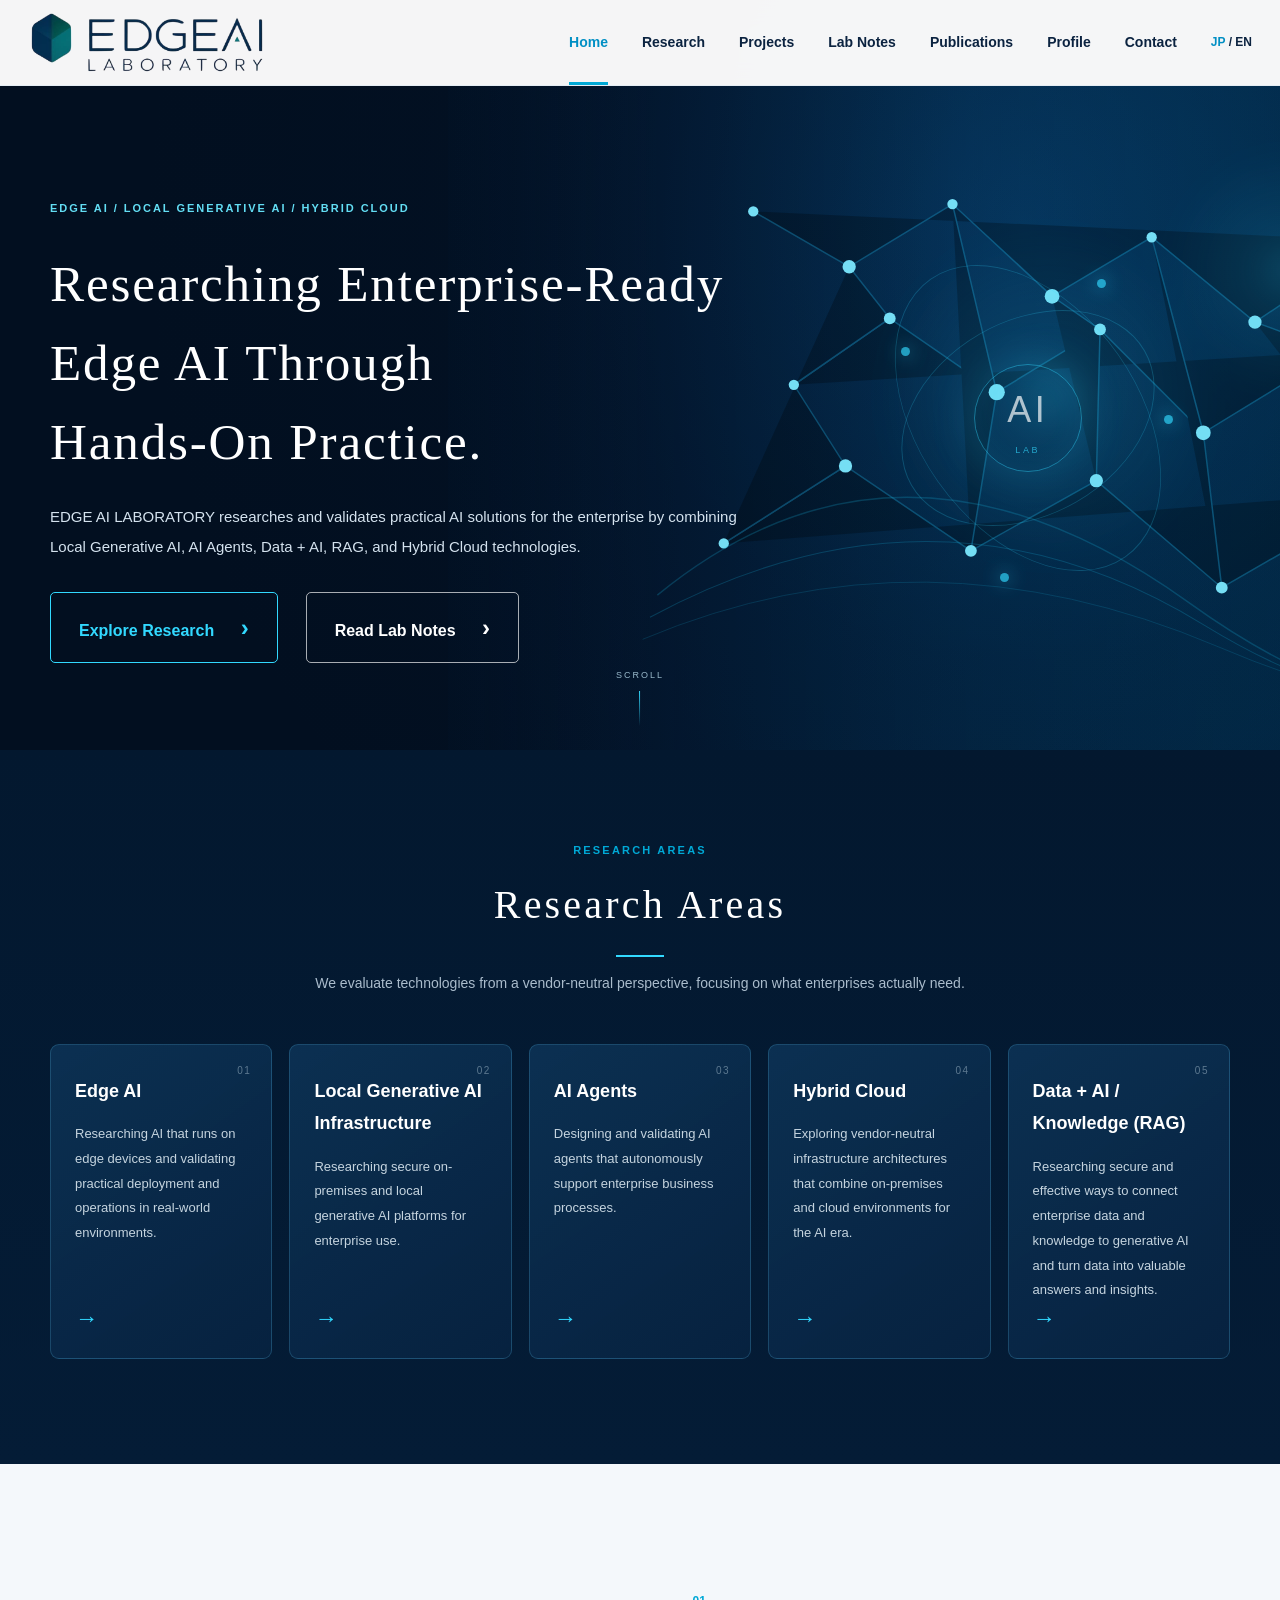
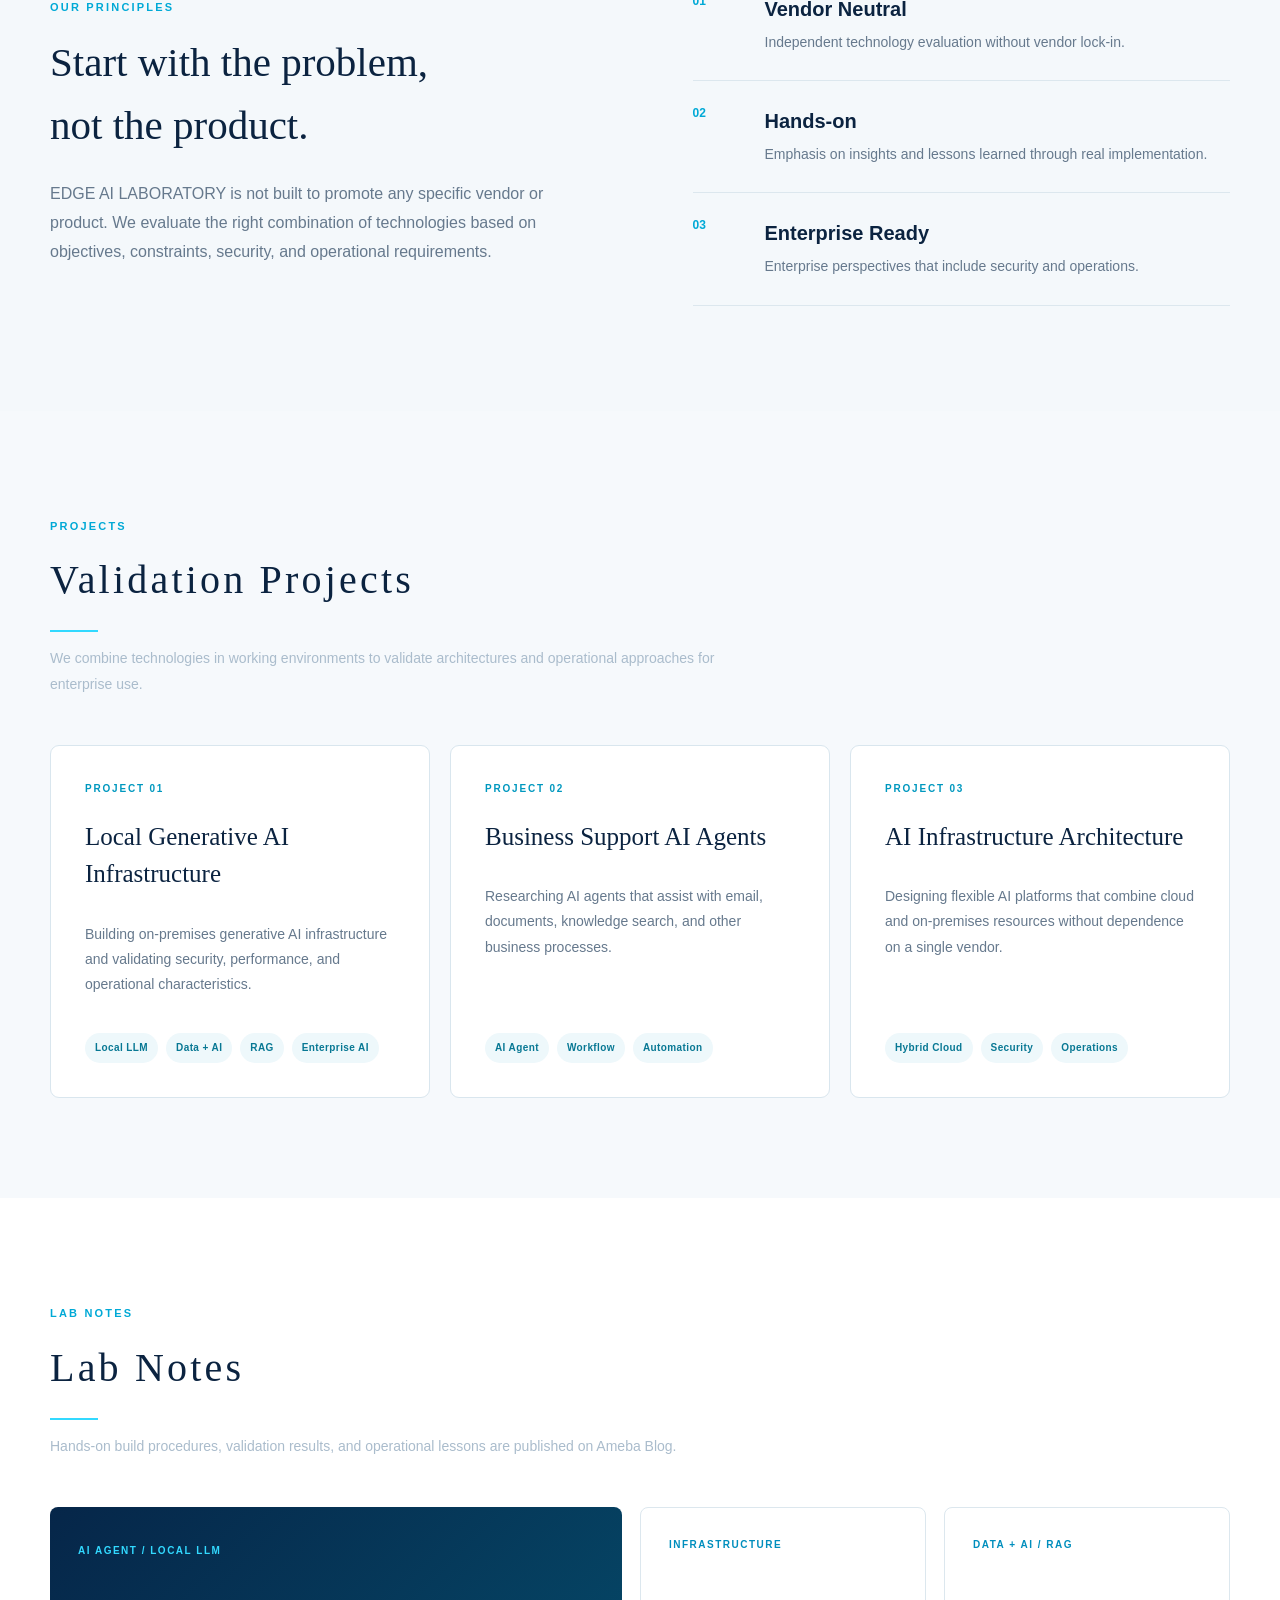
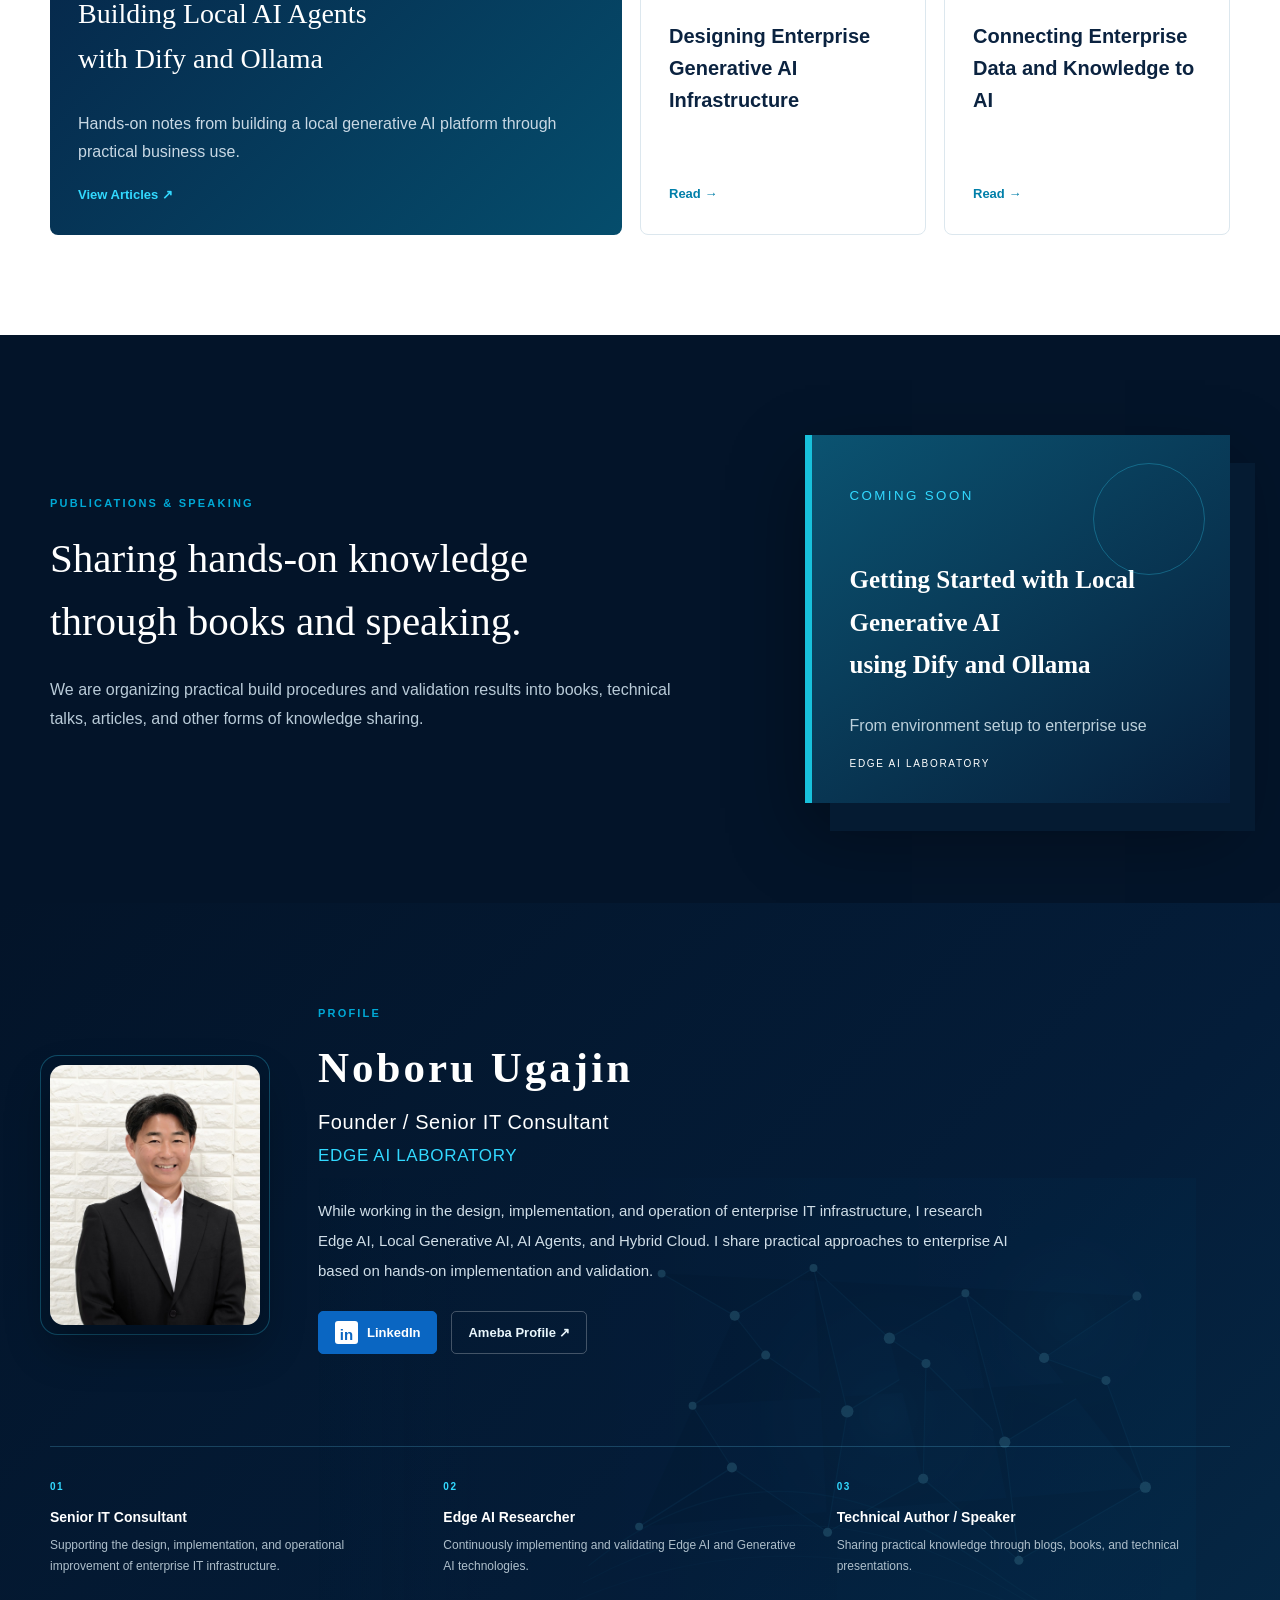
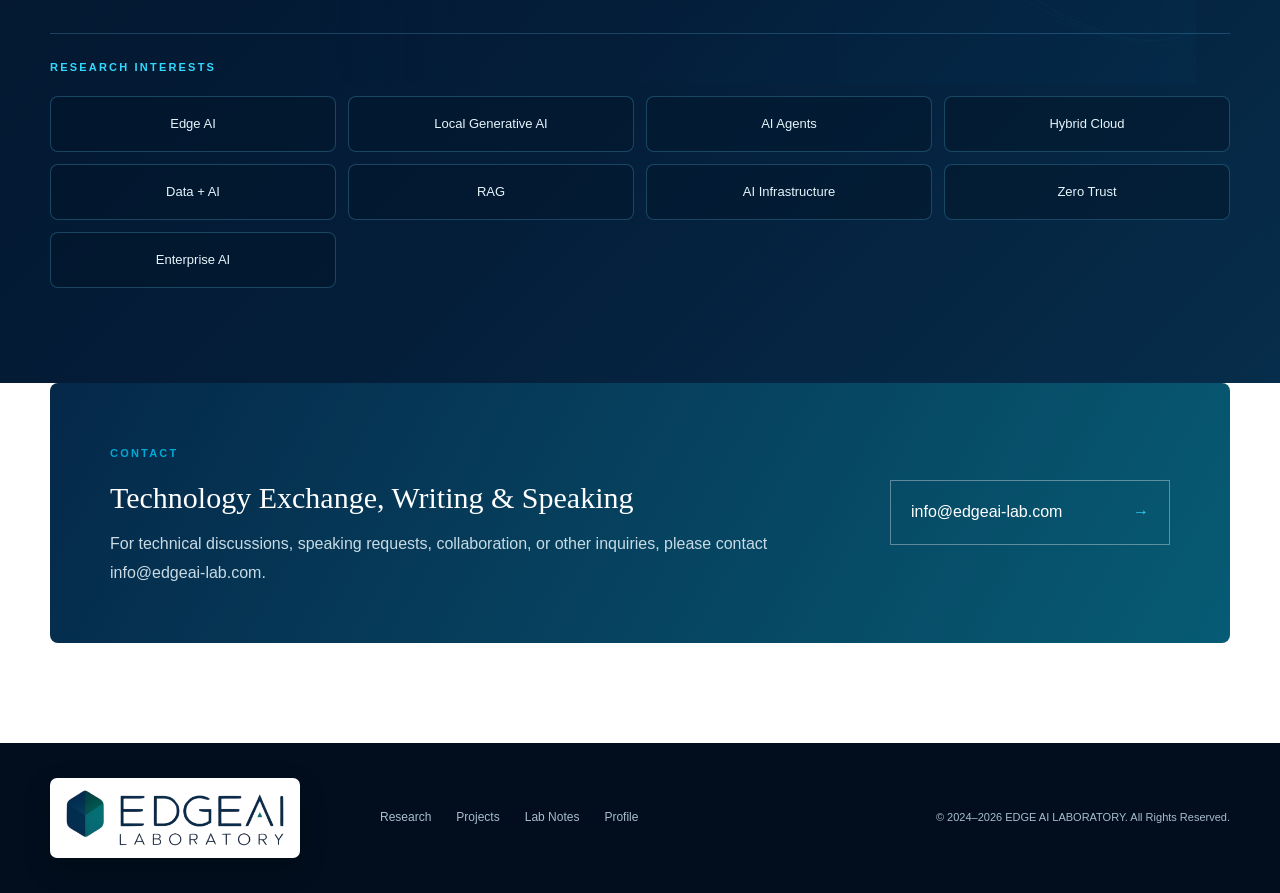
==== en/index.html @ ee23498b "feat: add English website" ====
<!doctype html>
<html lang="en">
<head>
  <meta charset="utf-8">
  <script async src="https://www.googletagmanager.com/gtag/js?id=G-TET77L7Z8R"></script>
  <script>window.dataLayer=window.dataLayer||[];function gtag(){dataLayer.push(arguments)}gtag('js',new Date());gtag('config','G-TET77L7Z8R');</script>
  <meta name="viewport" content="width=device-width,initial-scale=1">
  <title>EDGE AI LABORATORY | Practical Enterprise Edge AI Research</title>
  <meta name="description" content="EDGE AI LABORATORY researches and validates enterprise-ready Edge AI, Local Generative AI, AI Agents, Data + AI, RAG, and Hybrid Cloud through hands-on practice.">
  <meta name="keywords" content="Edge AI, Enterprise AI, Hybrid Cloud, AI Infrastructure, Generative AI, AI Agent, Data + AI, RAG, Dify, Ollama">
  <meta name="author" content="EDGE AI LABORATORY"><meta name="robots" content="index, follow, max-image-preview:large"><meta name="theme-color" content="#031429">
  <link rel="canonical" href="https://edgeai-lab.com/en/"><link rel="alternate" hreflang="ja" href="https://edgeai-lab.com/"><link rel="alternate" hreflang="en" href="https://edgeai-lab.com/en/"><link rel="alternate" hreflang="x-default" href="https://edgeai-lab.com/">
  <meta property="og:locale" content="en_US"><meta property="og:type" content="website"><meta property="og:site_name" content="EDGE AI LABORATORY"><meta property="og:title" content="EDGE AI LABORATORY | Practical Enterprise Edge AI Research"><meta property="og:description" content="Researching enterprise-ready Edge AI through hands-on practice."><meta property="og:url" content="https://edgeai-lab.com/en/"><meta property="og:image" content="https://edgeai-lab.com/assets/og-image.png">
  <meta name="twitter:card" content="summary_large_image"><meta name="twitter:title" content="EDGE AI LABORATORY | Practical Enterprise Edge AI Research"><meta name="twitter:description" content="Researching enterprise-ready Edge AI through hands-on practice."><meta name="twitter:image" content="https://edgeai-lab.com/assets/og-image.png">
  <link rel="icon" href="/favicon.ico" sizes="any"><link rel="icon" type="image/png" href="/assets/favicon-512.png"><link rel="apple-touch-icon" href="/assets/apple-touch-icon.png"><link rel="stylesheet" href="../style.css">
  <style>body{font-family:Arial,"Helvetica Neue",sans-serif}.hero h1,.section-heading h2,.principles-copy h2,.book-copy h2,.profile-copy h2,.article-card.featured h3,.book-mock h3,.project-card h3,.contact-panel h2{font-family:Georgia,"Times New Roman",serif}.language-switch{font-size:12px;font-weight:800;white-space:nowrap}.language-switch a{color:#008fc4}@media(max-width:1100px){.language-switch{margin-left:auto}}</style>
</head>
<body>
<header class="site-header"><div class="header-shell"><a class="brand" href="#home"><img src="../assets/edgeai-logo.png" alt="EDGE AI LABORATORY"></a><button class="menu-toggle" aria-expanded="false" aria-controls="main-nav"><span></span><span></span><span></span><b>MENU</b></button><nav id="main-nav" class="main-nav"><a class="active" href="#home">Home</a><a href="#research">Research</a><a href="#projects">Projects</a><a href="#articles">Lab Notes</a><a href="#publications">Publications</a><a href="#profile">Profile</a><a href="#contact">Contact</a></nav><div class="language-switch"><a href="/">JP</a> / <strong>EN</strong></div></div></header>
<main>
<section id="home" class="hero"><div class="hero-network" aria-hidden="true"></div><div class="hero-grid container"><div class="hero-copy reveal"><p class="hero-label">EDGE AI / LOCAL GENERATIVE AI / HYBRID CLOUD</p><h1>Researching Enterprise-Ready<br>Edge AI Through<br><em>Hands-On Practice.</em></h1><p>EDGE AI LABORATORY researches and validates practical AI solutions for the enterprise by combining Local Generative AI, AI Agents, Data + AI, RAG, and Hybrid Cloud technologies.</p><div class="hero-actions"><a href="#research" class="outline-button">Explore Research <span>›</span></a><a href="#articles" class="secondary-button">Read Lab Notes <span>›</span></a></div></div><div class="hero-orbit" aria-hidden="true"><div class="orbit orbit-a"></div><div class="orbit orbit-b"></div><div class="core"><span>AI</span><small>LAB</small></div><i class="node n1"></i><i class="node n2"></i><i class="node n3"></i><i class="node n4"></i></div></div><a class="scroll-guide" href="#research"><span>SCROLL</span><i></i></a></section>
<section id="research" class="research-section"><div class="container"><div class="section-heading reveal"><span>RESEARCH AREAS</span><h2>Research Areas</h2><p>We evaluate technologies from a vendor-neutral perspective, focusing on what enterprises actually need.</p></div><div class="research-grid"><article class="research-card reveal"><span class="card-no">01</span><h3>Edge AI</h3><p>Researching AI that runs on edge devices and validating practical deployment and operations in real-world environments.</p><a href="#articles">→</a></article><article class="research-card reveal"><span class="card-no">02</span><h3>Local Generative AI Infrastructure</h3><p>Researching secure on-premises and local generative AI platforms for enterprise use.</p><a href="#articles">→</a></article><article class="research-card reveal"><span class="card-no">03</span><h3>AI Agents</h3><p>Designing and validating AI agents that autonomously support enterprise business processes.</p><a href="#articles">→</a></article><article class="research-card reveal"><span class="card-no">04</span><h3>Hybrid Cloud</h3><p>Exploring vendor-neutral infrastructure architectures that combine on-premises and cloud environments for the AI era.</p><a href="#articles">→</a></article><article class="research-card reveal"><span class="card-no">05</span><h3>Data + AI / Knowledge (RAG)</h3><p>Researching secure and effective ways to connect enterprise data and knowledge to generative AI and turn data into valuable answers and insights.</p><a href="#articles">→</a></article></div></div></section>
<section class="principles"><div class="container principles-grid"><div class="principles-copy reveal"><span class="eyebrow">OUR PRINCIPLES</span><h2>Start with the problem,<br>not the product.</h2><p>EDGE AI LABORATORY is not built to promote any specific vendor or product. We evaluate the right combination of technologies based on objectives, constraints, security, and operational requirements.</p></div><div class="principle-list"><div class="reveal"><b>01</b><h3>Vendor Neutral</h3><p>Independent technology evaluation without vendor lock-in.</p></div><div class="reveal"><b>02</b><h3>Hands-on</h3><p>Emphasis on insights and lessons learned through real implementation.</p></div><div class="reveal"><b>03</b><h3>Enterprise Ready</h3><p>Enterprise perspectives that include security and operations.</p></div></div></div></section>
<section id="projects" class="projects-section"><div class="container"><div class="section-heading left reveal"><span>PROJECTS</span><h2>Validation Projects</h2><p>We combine technologies in working environments to validate architectures and operational approaches for enterprise use.</p></div><div class="project-grid"><article class="project-card reveal"><span>PROJECT 01</span><h3>Local Generative AI Infrastructure</h3><p>Building on-premises generative AI infrastructure and validating security, performance, and operational characteristics.</p><div><b>Local LLM</b><b>Data + AI</b><b>RAG</b><b>Enterprise AI</b></div></article><article class="project-card reveal"><span>PROJECT 02</span><h3>Business Support AI Agents</h3><p>Researching AI agents that assist with email, documents, knowledge search, and other business processes.</p><div><b>AI Agent</b><b>Workflow</b><b>Automation</b></div></article><article class="project-card reveal"><span>PROJECT 03</span><h3>AI Infrastructure Architecture</h3><p>Designing flexible AI platforms that combine cloud and on-premises resources without dependence on a single vendor.</p><div><b>Hybrid Cloud</b><b>Security</b><b>Operations</b></div></article></div></div></section>
<section id="articles" class="articles-section"><div class="container"><div class="section-heading left reveal"><span>LAB NOTES</span><h2>Lab Notes</h2><p>Hands-on build procedures, validation results, and operational lessons are published on Ameba Blog.</p></div><div class="article-grid"><a class="article-card featured reveal" href="https://www.ameba.jp/profile/general/ugajinnoboru/" target="_blank" rel="noopener"><div><span>AI AGENT / LOCAL LLM</span><h3>Building Local AI Agents<br>with Dify and Ollama</h3><p>Hands-on notes from building a local generative AI platform through practical business use.</p></div><b>View Articles ↗</b></a><a class="article-card reveal" href="https://www.ameba.jp/profile/general/ugajinnoboru/" target="_blank" rel="noopener"><span>INFRASTRUCTURE</span><h3>Designing Enterprise Generative AI Infrastructure</h3><b>Read →</b></a><a class="article-card reveal" href="https://www.ameba.jp/profile/general/ugajinnoboru/" target="_blank" rel="noopener"><span>DATA + AI / RAG</span><h3>Connecting Enterprise Data and Knowledge to AI</h3><b>Read →</b></a></div></div></section>
<section id="publications" class="book-section"><div class="container book-layout"><div class="book-copy reveal"><span class="eyebrow">PUBLICATIONS &amp; SPEAKING</span><h2>Sharing hands-on knowledge<br>through books and speaking.</h2><p>We are organizing practical build procedures and validation results into books, technical talks, articles, and other forms of knowledge sharing.</p></div><div class="book-mock reveal"><small>COMING SOON</small><h3>Getting Started with Local Generative AI<br>using Dify and Ollama</h3><p>From environment setup to enterprise use</p><i>EDGE AI LABORATORY</i></div></div></section>
<section id="profile" class="profile-section"><div class="container"><div class="profile-compact"><div class="profile-photo-small reveal"><img src="../assets/noboru-ugajin-profile.jpg" alt="Noboru Ugajin, Founder of EDGE AI LABORATORY"></div><div class="profile-copy reveal"><span class="eyebrow">PROFILE</span><h2>Noboru Ugajin</h2><h3>Founder / Senior IT Consultant</h3><h4>EDGE AI LABORATORY</h4><p>While working in the design, implementation, and operation of enterprise IT infrastructure, I research Edge AI, Local Generative AI, AI Agents, and Hybrid Cloud. I share practical approaches to enterprise AI based on hands-on implementation and validation.</p><div class="profile-links"><a class="linkedin-link" href="https://www.linkedin.com/in/%E7%99%BB-%E5%AE%87%E8%B3%80%E7%A5%9E-218330296/" target="_blank" rel="noopener"><span class="linkedin-icon">in</span> LinkedIn</a><a href="https://www.ameba.jp/profile/general/ugajinnoboru/" target="_blank" rel="noopener">Ameba Profile ↗</a></div></div></div><div class="role-grid compact-roles"><div class="reveal"><b>01</b><h5>Senior IT Consultant</h5><p>Supporting the design, implementation, and operational improvement of enterprise IT infrastructure.</p></div><div class="reveal"><b>02</b><h5>Edge AI Researcher</h5><p>Continuously implementing and validating Edge AI and Generative AI technologies.</p></div><div class="reveal"><b>03</b><h5>Technical Author / Speaker</h5><p>Sharing practical knowledge through blogs, books, and technical presentations.</p></div></div><div class="research-interests reveal"><span>RESEARCH INTERESTS</span><div class="interest-tags"><b>Edge AI</b><b>Local Generative AI</b><b>AI Agents</b><b>Hybrid Cloud</b><b>Data + AI</b><b>RAG</b><b>AI Infrastructure</b><b>Zero Trust</b><b>Enterprise AI</b></div></div></div></section>
<section id="contact" class="contact-section"><div class="container contact-panel reveal"><div><span class="eyebrow">CONTACT</span><h2>Technology Exchange, Writing &amp; Speaking</h2><p>For technical discussions, speaking requests, collaboration, or other inquiries, please contact <a href="mailto:info@edgeai-lab.com">info@edgeai-lab.com</a>.</p></div><a href="mailto:info@edgeai-lab.com">info@edgeai-lab.com <span>→</span></a></div></section>
</main>
<footer><div class="container footer-grid"><div class="footer-logo-plate"><img src="../assets/edgeai-logo.png" alt="EDGE AI LABORATORY"></div><div class="footer-nav" aria-label="Footer navigation"><a href="#research">Research</a><a href="#projects">Projects</a><a href="#articles">Lab Notes</a><a href="#profile">Profile</a></div><p class="footer-copyright">© <span id="year">2024–2026</span> EDGE AI LABORATORY. All Rights Reserved.</p></div></footer><script src="../script.js"></script></body></html>
---- style.css ----
:root{--navy:#031429;--navy2:#061e3a;--panel:#092746;--cyan:#32d9ff;--cyan2:#00a9d6;--white:#f6fbff;--text:#0b2340;--muted:#66798d;--line:rgba(50,217,255,.18)}
*{box-sizing:border-box}html{scroll-behavior:smooth}body{margin:0;font-family:"Yu Gothic","Hiragino Kaku Gothic ProN",Meiryo,sans-serif;color:var(--text);background:#fff;line-height:1.8}a{text-decoration:none;color:inherit}img{max-width:100%}.container{width:min(1180px,calc(100% - 48px));margin:auto}
.site-header{height:86px;position:fixed;z-index:30;top:0;left:0;right:0;background:rgba(255,255,255,.96);border-bottom:1px solid #e5edf4;backdrop-filter:blur(12px)}.header-shell{height:100%;width:min(1430px,calc(100% - 56px));margin:auto;display:flex;align-items:center;gap:34px}.brand{width:238px;display:block}.brand img{display:block;width:100%}.main-nav{margin-left:auto;height:100%;display:flex;align-items:center;gap:34px;font-size:14px;font-weight:700;white-space:nowrap}.main-nav a{height:100%;display:flex;align-items:center;position:relative}.main-nav a:after{content:"";position:absolute;left:50%;right:50%;bottom:0;height:3px;background:var(--cyan2);transition:.25s}.main-nav a:hover,.main-nav a.active{color:#008fc4}.main-nav a:hover:after,.main-nav a.active:after{left:0;right:0}.ameblo-button{background:#06264c;color:#fff;border-radius:7px;padding:12px 18px;font-size:13px;font-weight:700;box-shadow:0 8px 24px rgba(3,20,41,.14)}.ameblo-button span{color:var(--cyan)}.menu-toggle{display:none}
.hero{min-height:750px;padding-top:86px;position:relative;overflow:hidden;background:radial-gradient(circle at 80% 30%,#083762 0,#031a33 38%,#020f20 76%);color:#fff}.hero:before{content:"";position:absolute;inset:0;background:linear-gradient(90deg,rgba(2,15,32,.95) 0%,rgba(2,15,32,.83) 40%,rgba(2,15,32,.23) 75%,rgba(2,15,32,.38) 100%)}.hero-network{position:absolute;inset:86px 0 0 35%;background:url("assets/network-bg.svg") center/cover no-repeat;opacity:.95}.hero-grid{position:relative;z-index:2;min-height:664px;display:grid;grid-template-columns:1.15fr .65fr;align-items:center;gap:60px}.hero-copy{padding:62px 0}.hero-logo{width:455px;max-width:80%;filter:brightness(0) invert(1);opacity:.96;margin-bottom:14px}.hero-label{font-size:11px;letter-spacing:.18em;color:#63def4;font-weight:700}.hero h1{font-family:"Yu Mincho","Hiragino Mincho ProN",serif;font-size:clamp(36px,4vw,55px);line-height:1.55;letter-spacing:.035em;font-weight:500;margin:25px 0 20px}.hero h1 em{font-style:normal}.hero-copy>p:not(.hero-label){max-width:730px;color:#d4e2ee;font-size:15px;line-height:2}.hero-actions{margin-top:30px;display:flex;align-items:center;gap:28px;flex-wrap:wrap}.outline-button{border:1px solid var(--cyan);border-radius:5px;color:var(--cyan);padding:13px 28px;font-weight:700;transition:.25s}.outline-button:hover{background:var(--cyan);color:#02152a}.outline-button span{font-size:24px;margin-left:22px}.plain-link{font-size:13px;color:#dcebf4}.hero-orbit{width:340px;height:340px;position:relative;justify-self:center;opacity:.68}.core{position:absolute;left:50%;top:50%;transform:translate(-50%,-50%);width:108px;height:108px;border:1px solid rgba(50,217,255,.65);border-radius:50%;display:flex;flex-direction:column;align-items:center;justify-content:center;box-shadow:0 0 50px rgba(50,217,255,.25),inset 0 0 30px rgba(50,217,255,.1)}.core span{font-size:36px;font-weight:300;letter-spacing:.1em}.core small{font-size:9px;letter-spacing:.3em;color:var(--cyan)}.orbit{position:absolute;border:1px solid rgba(50,217,255,.32);border-radius:50%;inset:35px}.orbit-b{inset:0;transform:rotate(55deg) scaleY(.65)}.orbit-a{transform:rotate(-30deg) scaleY(.72)}.node{width:9px;height:9px;border-radius:50%;background:var(--cyan);position:absolute;box-shadow:0 0 18px var(--cyan)}.n1{left:43px;top:99px}.n2{right:25px;top:167px}.n3{left:142px;bottom:6px}.n4{right:92px;top:31px}.scroll-guide{position:absolute;z-index:3;bottom:24px;left:50%;transform:translateX(-50%);font-size:9px;letter-spacing:.22em;color:#98b8ca;display:flex;flex-direction:column;align-items:center}.scroll-guide i{width:1px;height:35px;margin-top:8px;background:linear-gradient(var(--cyan),transparent)}
.research-section{padding:85px 0 105px;color:#fff;background:linear-gradient(180deg,#03182f,#041c36)}.section-heading{text-align:center;max-width:720px;margin:0 auto 48px}.section-heading span,.eyebrow{font-size:11px;letter-spacing:.2em;color:var(--cyan2);font-weight:800}.section-heading h2{font-family:"Yu Mincho","Hiragino Mincho ProN",serif;font-size:40px;font-weight:500;letter-spacing:.08em;margin:5px 0 12px}.section-heading h2:after{content:"";display:block;width:48px;height:2px;background:var(--cyan);margin:14px auto}.section-heading p{color:#aabccc;font-size:14px}.research-grid{display:grid;grid-template-columns:repeat(5,1fr);gap:17px}.research-card{min-height:315px;padding:30px 24px 25px;position:relative;border:1px solid rgba(85,185,225,.25);border-radius:9px;background:linear-gradient(145deg,rgba(13,52,87,.86),rgba(7,34,64,.93));transition:.3s}.research-card:hover{transform:translateY(-7px);border-color:rgba(50,217,255,.7);box-shadow:0 20px 45px rgba(0,0,0,.24)}.research-card img{width:53px;height:53px;filter:invert(82%) sepia(65%) saturate(1457%) hue-rotate(149deg) brightness(100%);margin-bottom:18px}.card-no{position:absolute;right:20px;top:17px;font-size:10px;letter-spacing:.15em;color:#5d7990}.research-card h3{font-size:18px;margin:0 0 15px}.research-card p{font-size:13px;color:#c5d4df;line-height:1.9;margin:0}.research-card a{position:absolute;bottom:19px;left:24px;color:var(--cyan);font-size:23px}
.principles{padding:105px 0;background:#f4f8fb}.principles-grid{display:grid;grid-template-columns:1fr 1fr;gap:105px;align-items:center}.principles-copy h2,.book-copy h2,.profile-copy h2{font-family:"Yu Mincho","Hiragino Mincho ProN",serif;font-size:41px;line-height:1.55;margin:10px 0 22px;font-weight:500}.principles-copy p,.book-copy p,.profile-copy p{color:var(--muted)}.principle-list>div{display:grid;grid-template-columns:54px 1fr;column-gap:18px;padding:22px 0;border-bottom:1px solid #dce7ee}.principle-list b{grid-row:1/3;font-size:12px;color:var(--cyan2)}.principle-list h3{margin:0;font-size:20px}.principle-list p{margin:3px 0;color:var(--muted);font-size:14px}
.articles-section{padding:100px 0}.section-heading.left{text-align:left;margin-left:0}.section-heading.left h2:after{margin-left:0}.article-grid{display:grid;grid-template-columns:1.5fr .75fr .75fr;gap:18px}.article-card{min-height:270px;padding:28px;border:1px solid #dce7ee;border-radius:8px;display:flex;flex-direction:column;justify-content:space-between;transition:.3s;background:#fff}.article-card:hover{transform:translateY(-5px);box-shadow:0 18px 45px rgba(4,28,54,.1)}.article-card span{color:#008ebd;font-size:10px;letter-spacing:.15em;font-weight:800}.article-card h3{font-size:20px;line-height:1.6}.article-card p{color:var(--muted)}.article-card b{font-size:13px;color:#007fa9}.article-card.featured{color:#fff;border:0;background:linear-gradient(135deg,#062649,#054d6c)}.article-card.featured span,.article-card.featured b{color:var(--cyan)}.article-card.featured h3{font-family:"Yu Mincho",serif;font-size:28px;font-weight:500}.article-card.featured p{color:#c8d8e4}
.book-section{padding:100px 0;color:#fff;background:#031429}.book-layout{display:grid;grid-template-columns:1fr .65fr;gap:100px;align-items:center}.book-copy p{color:#b9cbd8}.book-mock{min-height:360px;padding:46px 38px;position:relative;background:linear-gradient(145deg,#0b5371,#061e3a);box-shadow:25px 28px 0 #051b32,0 30px 70px rgba(0,0,0,.35);border-left:7px solid #18c1dc}.book-mock:before{content:"";position:absolute;right:25px;top:28px;width:110px;height:110px;border-radius:50%;border:1px solid rgba(50,217,255,.28)}.book-mock small{color:var(--cyan);letter-spacing:.18em}.book-mock h3{font-family:"Yu Mincho",serif;font-size:25px;line-height:1.7;margin-top:50px}.book-mock p{color:#bcd0db}.book-mock i{position:absolute;bottom:30px;font-style:normal;font-size:10px;letter-spacing:.17em}
.profile-section{padding:105px 0}.profile-layout{display:grid;grid-template-columns:250px 1fr;gap:75px;align-items:center;max-width:930px}.profile-mark{width:215px;height:215px;background:linear-gradient(145deg,#06395d,#008e9d);clip-path:polygon(25% 0,75% 0,100% 25%,100% 75%,75% 100%,25% 100%,0 75%,0 25%);display:grid;place-items:center;color:#fff;font-family:serif;font-size:56px;letter-spacing:.08em}.profile-copy h2{margin-bottom:0}.profile-copy h3{font-size:14px;color:#33728d;margin:0 0 20px}.profile-copy a{color:#008fbf;font-weight:700;font-size:13px}
.contact-section{padding:0 0 100px}.contact-panel{padding:55px 60px;background:linear-gradient(120deg,#052849,#075b74);color:#fff;display:flex;justify-content:space-between;align-items:center;gap:30px;border-radius:8px}.contact-panel h2{font-family:"Yu Mincho",serif;font-size:30px;font-weight:500;margin:5px 0}.contact-panel p{color:#c7dbe5;margin:0}.contact-panel>a{min-width:280px;padding:17px 20px;border:1px solid rgba(255,255,255,.35);display:flex;justify-content:space-between}.contact-panel>a span{color:var(--cyan)}
footer{padding:35px 0;background:#020e1d;color:#a9bdcc}.footer-grid{display:grid;grid-template-columns:280px 1fr auto;gap:50px;align-items:center}.footer-grid img{width:230px;filter:brightness(0) invert(1);opacity:.88}.footer-grid div{display:flex;gap:25px;font-size:12px}.footer-grid p{font-size:11px}
.reveal{opacity:0;transform:translateY(22px);transition:opacity .7s ease,transform .7s ease}.reveal.visible{opacity:1;transform:none}
@media(max-width:1100px){.main-nav{gap:18px}.ameblo-button{display:none}.research-grid{grid-template-columns:repeat(3,1fr)}.article-grid{grid-template-columns:1fr 1fr}.article-card.featured{grid-column:1/3}.hero-orbit{display:none}.hero-grid{grid-template-columns:1fr}.hero-copy{max-width:820px}.hero-network{left:25%;opacity:.58}}
@media(max-width:780px){.container{width:min(100% - 30px,1180px)}.site-header{height:72px}.header-shell{width:calc(100% - 28px)}.brand{width:190px}.menu-toggle{display:flex;margin-left:auto;border:0;background:none;flex-direction:column;gap:4px;align-items:flex-end}.menu-toggle span{display:block;width:26px;height:2px;background:#073052}.menu-toggle b{font-size:8px;color:#47667c}.main-nav{position:absolute;display:none;top:72px;left:0;right:0;height:auto;padding:22px;background:#fff;flex-direction:column;align-items:stretch;box-shadow:0 14px 30px rgba(0,0,0,.12)}.main-nav.open{display:flex}.main-nav a{height:auto;padding:8px}.hero{padding-top:72px;min-height:720px}.hero-grid{min-height:648px}.hero-copy{padding:55px 0}.hero-logo{max-width:95%}.hero h1{font-size:34px}.hero-network{inset:72px -250px 0 20%;opacity:.4}.research-grid{grid-template-columns:1fr 1fr}.principles-grid,.book-layout,.profile-layout{grid-template-columns:1fr;gap:45px}.profile-mark{width:160px;height:160px}.article-grid{grid-template-columns:1fr}.article-card.featured{grid-column:auto}.contact-panel{padding:38px 27px;align-items:flex-start;flex-direction:column}.contact-panel>a{min-width:0;width:100%}.footer-grid{grid-template-columns:1fr}.footer-grid div{flex-wrap:wrap}}
@media(max-width:520px){.research-grid{grid-template-columns:1fr}.hero-label{font-size:9px}.hero h1{font-size:29px}.hero-copy>p:not(.hero-label){font-size:14px}.hero-actions{align-items:flex-start;flex-direction:column}.section-heading h2,.principles-copy h2,.book-copy h2,.profile-copy h2{font-size:32px}.book-mock{min-height:330px}.profile-layout{text-align:center}.profile-mark{margin:auto}.footer-grid{text-align:center}.footer-grid img{margin:auto}.footer-grid div{justify-content:center}}


/* v3: Projects, enhanced profile and social links */
.projects-section{padding:100px 0;background:#f6f9fc}
.project-grid{display:grid;grid-template-columns:repeat(3,1fr);gap:20px}
.project-card{min-height:320px;padding:34px;border:1px solid #d9e6ee;border-radius:9px;background:#fff;display:flex;flex-direction:column;transition:.3s}
.project-card:hover{transform:translateY(-6px);box-shadow:0 20px 50px rgba(4,28,54,.10);border-color:#71cce2}
.project-card>span{font-size:10px;letter-spacing:.18em;color:#0098bf;font-weight:800}
.project-card h3{font-family:"Yu Mincho","Hiragino Mincho ProN",serif;font-size:25px;font-weight:500;line-height:1.5;margin:20px 0 15px}
.project-card p{color:var(--muted);font-size:14px;flex:1}
.project-card div{display:flex;gap:8px;flex-wrap:wrap;margin-top:22px}
.project-card div b{font-size:10px;letter-spacing:.04em;padding:6px 10px;border-radius:20px;background:#eef8fb;color:#087894}

.profile-section{position:relative;padding:105px 0;background:linear-gradient(135deg,#031429 0%,#041d39 58%,#062d4b 100%);color:#fff;overflow:hidden}
.profile-section:before{content:"";position:absolute;inset:0;background:url("assets/network-bg.svg") 72% 40%/1050px auto no-repeat;opacity:.24}
.profile-section .container{position:relative;z-index:1}
.profile-hero{display:grid;grid-template-columns:1.05fr .75fr;gap:85px;align-items:center}
.profile-copy h2{font-family:"Yu Gothic","Hiragino Kaku Gothic ProN",sans-serif;font-size:51px;letter-spacing:.08em;font-weight:700;margin:9px 0 4px}
.profile-copy h3{font-size:22px;color:#fff;font-weight:500;margin:0 0 2px;letter-spacing:.03em}
.profile-copy h4{font-size:19px;color:var(--cyan);font-weight:500;margin:0 0 30px;letter-spacing:.04em}
.profile-copy>p{max-width:690px;color:#d0dee8;font-size:15px;line-height:2}
.profile-links{display:flex;gap:14px;align-items:center;margin:30px 0 38px;flex-wrap:wrap}
.profile-links a{display:inline-flex;align-items:center;gap:9px;min-height:45px;padding:9px 17px;border:1px solid rgba(255,255,255,.25);border-radius:5px;color:#e9f6fc;font-size:13px;font-weight:700;transition:.25s}
.profile-links a:hover{border-color:var(--cyan);color:var(--cyan)}
.profile-links .linkedin-link{background:#0a66c2;border-color:#0a66c2;color:#fff}
.linkedin-icon{display:grid;place-items:center;width:23px;height:23px;border-radius:3px;background:#fff;color:#0a66c2;font-family:Arial,sans-serif;font-weight:800;font-size:15px}
.role-grid{display:grid;grid-template-columns:repeat(3,1fr);gap:0;border-top:1px solid rgba(85,185,225,.26)}
.role-grid>div{padding:24px 22px 0 0}
.role-grid b{font-size:10px;color:var(--cyan);letter-spacing:.15em}
.role-grid h5{font-size:14px;margin:5px 0;color:#fff}
.role-grid p{font-size:12px;line-height:1.75;color:#aebfcb;margin:0}
.profile-photo-wrap{height:610px;position:relative;display:flex;align-items:flex-end;justify-content:center}
.profile-photo-wrap:before{content:"";position:absolute;inset:45px 0 0;border:1px solid rgba(50,217,255,.25);border-radius:32px;background:linear-gradient(180deg,rgba(3,27,52,.08),rgba(3,20,41,.48));box-shadow:inset 0 0 70px rgba(50,217,255,.05)}
.profile-photo-wrap img{position:relative;z-index:2;width:min(100%,455px);height:570px;object-fit:cover;object-position:center 20%;border-radius:26px 26px 12px 12px;box-shadow:0 30px 70px rgba(0,0,0,.35)}
.profile-photo-grid{position:absolute;z-index:1;inset:15% -8% 0 18%;border-radius:50%;background:radial-gradient(circle,rgba(50,217,255,.18),transparent 66%);filter:blur(7px)}
.research-interests{margin-top:68px;padding-top:27px;border-top:1px solid rgba(85,185,225,.25)}
.research-interests>span{display:block;font-size:11px;letter-spacing:.2em;color:var(--cyan);font-weight:800;margin-bottom:18px}
.interest-tags{display:grid;grid-template-columns:repeat(4,1fr);gap:12px}
.interest-tags b{min-height:60px;display:flex;align-items:center;justify-content:center;text-align:center;padding:11px;border:1px solid rgba(85,185,225,.28);border-radius:8px;background:rgba(3,23,44,.54);font-size:13px;font-weight:500;color:#e6f5fb;transition:.25s}
.interest-tags b:hover{border-color:var(--cyan);background:rgba(5,55,82,.72)}

@media(max-width:1100px){
  .project-grid{grid-template-columns:1fr 1fr}
  .profile-hero{grid-template-columns:1fr .72fr;gap:45px}
  .role-grid{grid-template-columns:1fr}
  .role-grid>div{padding-bottom:16px}
}
@media(max-width:780px){
  .project-grid{grid-template-columns:1fr}
  .profile-hero{grid-template-columns:1fr}
  .profile-photo-wrap{height:520px;order:-1}
  .profile-photo-wrap img{height:500px;width:min(100%,400px)}
  .profile-copy{text-align:left}
  .role-grid{grid-template-columns:1fr}
  .interest-tags{grid-template-columns:1fr 1fr}
}
@media(max-width:520px){
  .profile-section{padding:78px 0}
  .profile-photo-wrap{height:430px}
  .profile-photo-wrap img{height:410px}
  .profile-copy h2{font-size:38px}
  .profile-copy h3{font-size:17px}
  .profile-copy h4{font-size:16px}
  .profile-links{align-items:stretch;flex-direction:column}
  .profile-links a{justify-content:center}
  .interest-tags{grid-template-columns:1fr}
}


/* v5: V3 color palette, clean hero, compact profile */
.hero-copy{padding-top:88px}
.hero-copy .hero-label{margin-top:0}
.secondary-button{
  border:1px solid rgba(255,255,255,.66);
  border-radius:5px;
  color:#fff;
  padding:13px 28px;
  font-weight:700;
  transition:.25s
}
.secondary-button:hover{
  border-color:var(--cyan);
  color:var(--cyan);
  background:rgba(3,31,55,.45)
}
.secondary-button span{font-size:24px;margin-left:22px}

.profile-section{
  position:relative;
  padding:95px 0;
  background:linear-gradient(135deg,#031429 0%,#041d39 58%,#062d4b 100%);
  color:#fff;
  overflow:hidden
}
.profile-section:before{
  content:"";
  position:absolute;
  inset:0;
  background:url("assets/network-bg.svg") 78% 48%/900px auto no-repeat;
  opacity:.16
}
.profile-section .container{position:relative;z-index:1}
.profile-compact{
  display:grid;
  grid-template-columns:220px 1fr;
  gap:48px;
  align-items:center;
  max-width:980px
}
.profile-photo-small{
  width:210px;
  height:260px;
  position:relative
}
.profile-photo-small:before{
  content:"";
  position:absolute;
  inset:-10px;
  border:1px solid rgba(50,217,255,.28);
  border-radius:18px;
  background:rgba(3,24,46,.35)
}
.profile-photo-small img{
  position:relative;
  z-index:1;
  width:100%;
  height:100%;
  object-fit:cover;
  object-position:center 18%;
  border-radius:14px;
  box-shadow:0 20px 45px rgba(0,0,0,.32)
}
.profile-copy h2{
  font-family:"Yu Gothic","Hiragino Kaku Gothic ProN",sans-serif;
  font-size:43px;
  letter-spacing:.07em;
  font-weight:700;
  margin:8px 0 3px
}
.profile-copy h3{
  font-size:20px;
  color:#fff;
  font-weight:500;
  margin:0 0 1px
}
.profile-copy h4{
  font-size:17px;
  color:var(--cyan);
  font-weight:500;
  margin:0 0 24px
}
.profile-copy>p{
  color:#d0dee8;
  font-size:15px;
  line-height:2;
  max-width:700px
}
.profile-links{
  display:flex;
  gap:14px;
  align-items:center;
  margin-top:25px;
  flex-wrap:wrap
}
.profile-links a{
  display:inline-flex;
  align-items:center;
  gap:9px;
  min-height:43px;
  padding:8px 16px;
  border:1px solid rgba(255,255,255,.25);
  border-radius:5px;
  color:#e9f6fc;
  font-size:13px;
  font-weight:700;
  transition:.25s
}
.profile-links a:hover{border-color:var(--cyan);color:var(--cyan)}
.profile-links .linkedin-link{
  background:#0a66c2;
  border-color:#0a66c2;
  color:#fff
}
.linkedin-icon{
  display:grid;
  place-items:center;
  width:23px;
  height:23px;
  border-radius:3px;
  background:#fff;
  color:#0a66c2;
  font-family:Arial,sans-serif;
  font-weight:800;
  font-size:15px
}
.compact-roles{
  margin-top:54px;
  border-top:1px solid rgba(85,185,225,.26);
  display:grid;
  grid-template-columns:repeat(3,1fr)
}
.compact-roles>div{
  padding:24px 28px 0 0
}
.compact-roles b{
  font-size:10px;
  color:var(--cyan);
  letter-spacing:.15em
}
.compact-roles h5{
  font-size:14px;
  margin:5px 0;
  color:#fff
}
.compact-roles p{
  font-size:12px;
  line-height:1.75;
  color:#aebfcb;
  margin:0
}
.research-interests{
  margin-top:56px;
  padding-top:24px;
  border-top:1px solid rgba(85,185,225,.25)
}
.research-interests>span{
  display:block;
  font-size:11px;
  letter-spacing:.2em;
  color:var(--cyan);
  font-weight:800;
  margin-bottom:18px
}
.interest-tags{
  display:grid;
  grid-template-columns:repeat(4,1fr);
  gap:12px
}
.interest-tags b{
  min-height:56px;
  display:flex;
  align-items:center;
  justify-content:center;
  text-align:center;
  padding:10px;
  border:1px solid rgba(85,185,225,.28);
  border-radius:8px;
  background:rgba(3,23,44,.54);
  font-size:13px;
  font-weight:500;
  color:#e6f5fb
}

@media(max-width:780px){
  .profile-compact{
    grid-template-columns:1fr;
    gap:30px
  }
  .profile-photo-small{
    width:170px;
    height:210px
  }
  .compact-roles{
    grid-template-columns:1fr
  }
  .interest-tags{
    grid-template-columns:1fr 1fr
  }
}
@media(max-width:520px){
  .hero-copy{padding-top:56px}
  .outline-button,.secondary-button{
    width:100%;
    display:flex;
    justify-content:space-between;
    align-items:center
  }
  .profile-photo-small{
    width:145px;
    height:180px
  }
  .profile-copy h2{font-size:36px}
  .profile-copy h3{font-size:17px}
  .profile-copy h4{font-size:15px}
  .profile-links{
    align-items:stretch;
    flex-direction:column
  }
  .profile-links a{justify-content:center}
  .interest-tags{grid-template-columns:1fr}
}


/* v5.1 footer refinements */
.footer-logo-plate{
  width:250px;
  padding:9px 13px;
  border-radius:7px;
  background:#fff;
  box-shadow:0 10px 28px rgba(0,0,0,.18);
}
.footer-logo-plate img{
  display:block;
  width:100%;
  filter:none!important;
  opacity:1!important;
}
.footer-grid p{
  white-space:nowrap;
}
@media(max-width:780px){
  .footer-logo-plate{
    width:230px;
  }
  .footer-grid p{
    white-space:normal;
  }
}
@media(max-width:520px){
  .footer-logo-plate{
    margin:auto;
    width:215px;
  }
}


/* v1.1.1 footer restoration */
.footer-logo-plate{
  width:250px;
  padding:9px 13px;
  border-radius:7px;
  background:#fff;
  box-shadow:0 10px 28px rgba(0,0,0,.18);
}
.footer-logo-plate img{
  display:block;
  width:100%;
  height:auto;
  filter:none!important;
  opacity:1!important;
}
.footer-nav{
  display:flex;
  flex-wrap:wrap;
  gap:10px 22px;
}
.footer-nav a{
  display:inline-block;
}
.footer-copyright{
  white-space:nowrap;
}
@media(max-width:780px){
  .footer-logo-plate{width:230px}
  .footer-nav{justify-content:center}
  .footer-copyright{white-space:normal}
}
@media(max-width:520px){
  .footer-logo-plate{
    width:215px;
    margin-inline:auto;
  }
}


/* 2026-08-14 brand/content refinements */
.profile-name-en{
  font-size:.62em;
  font-weight:500;
  letter-spacing:.025em;
  color:#d5e5ed;
  white-space:nowrap;
}
@media(max-width:780px){
  .profile-name-en{
    display:block;
    margin-top:6px;
    font-size:.52em;
  }
}
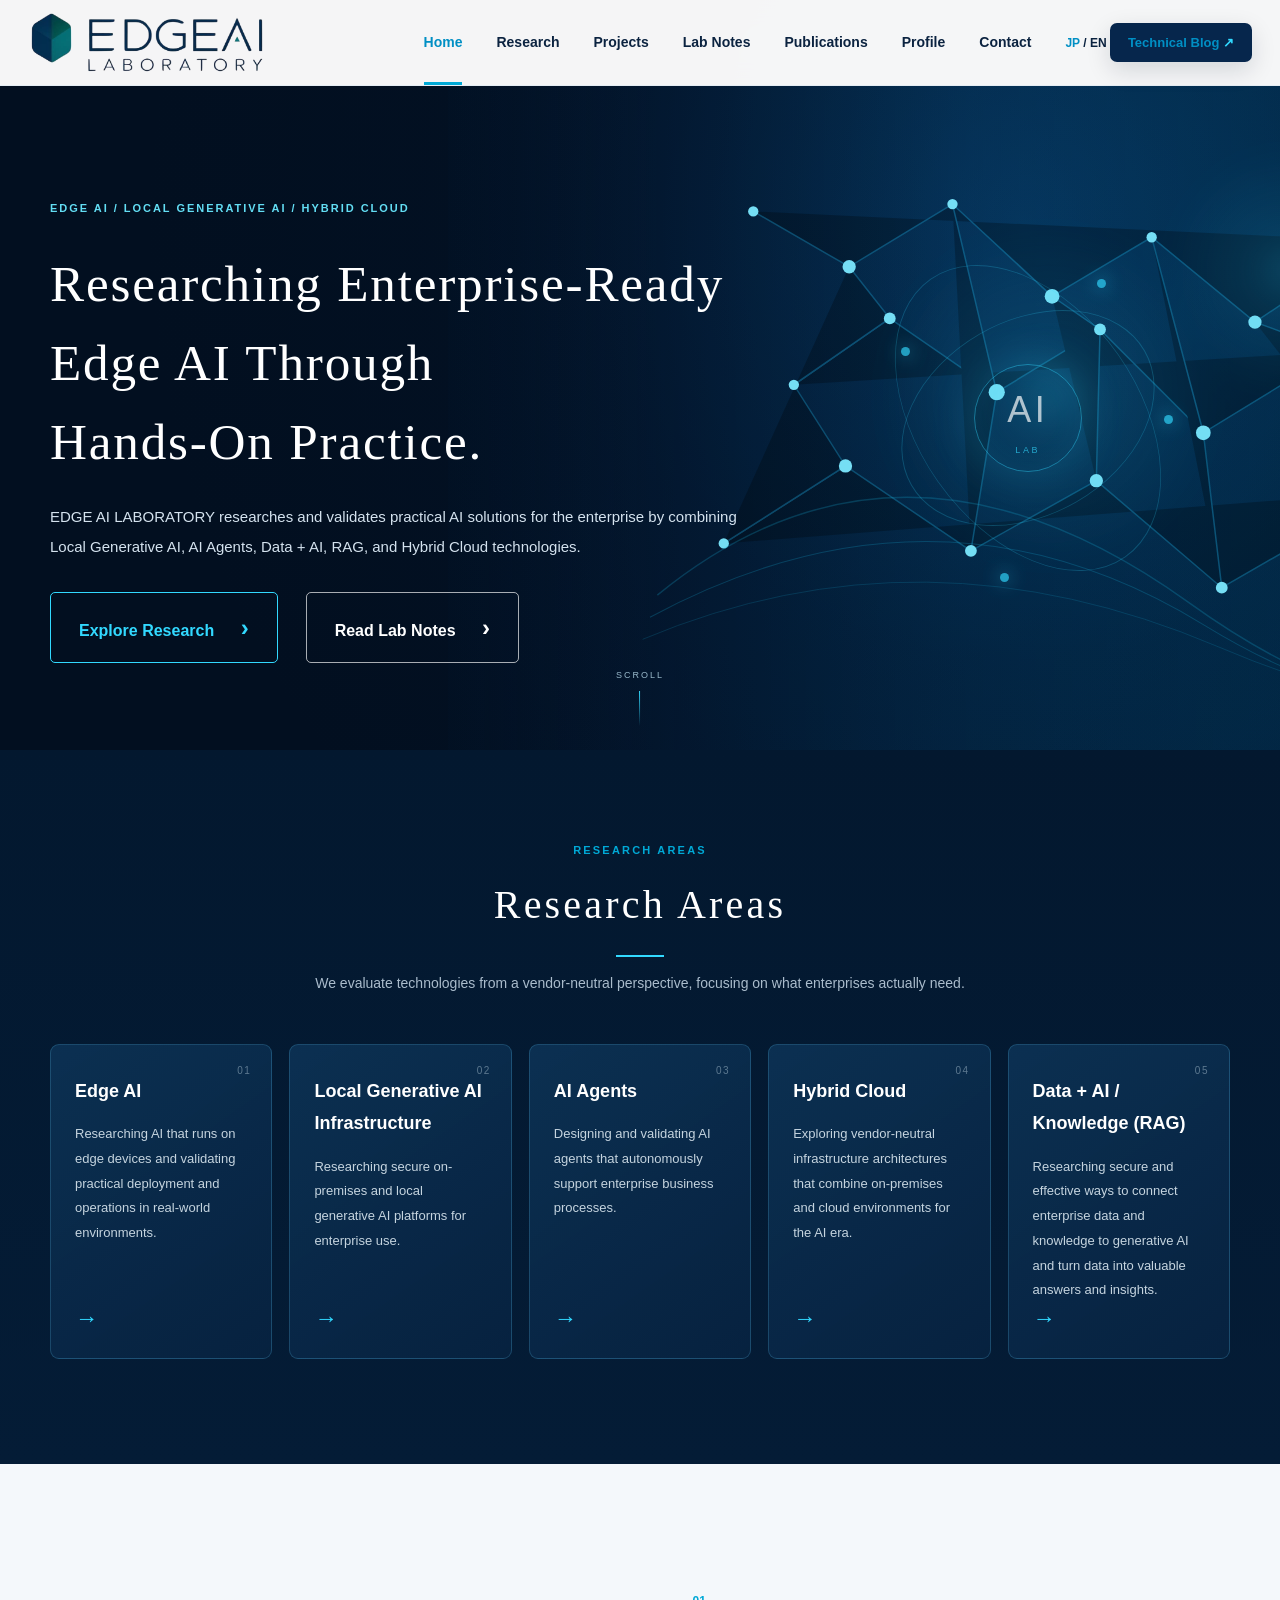
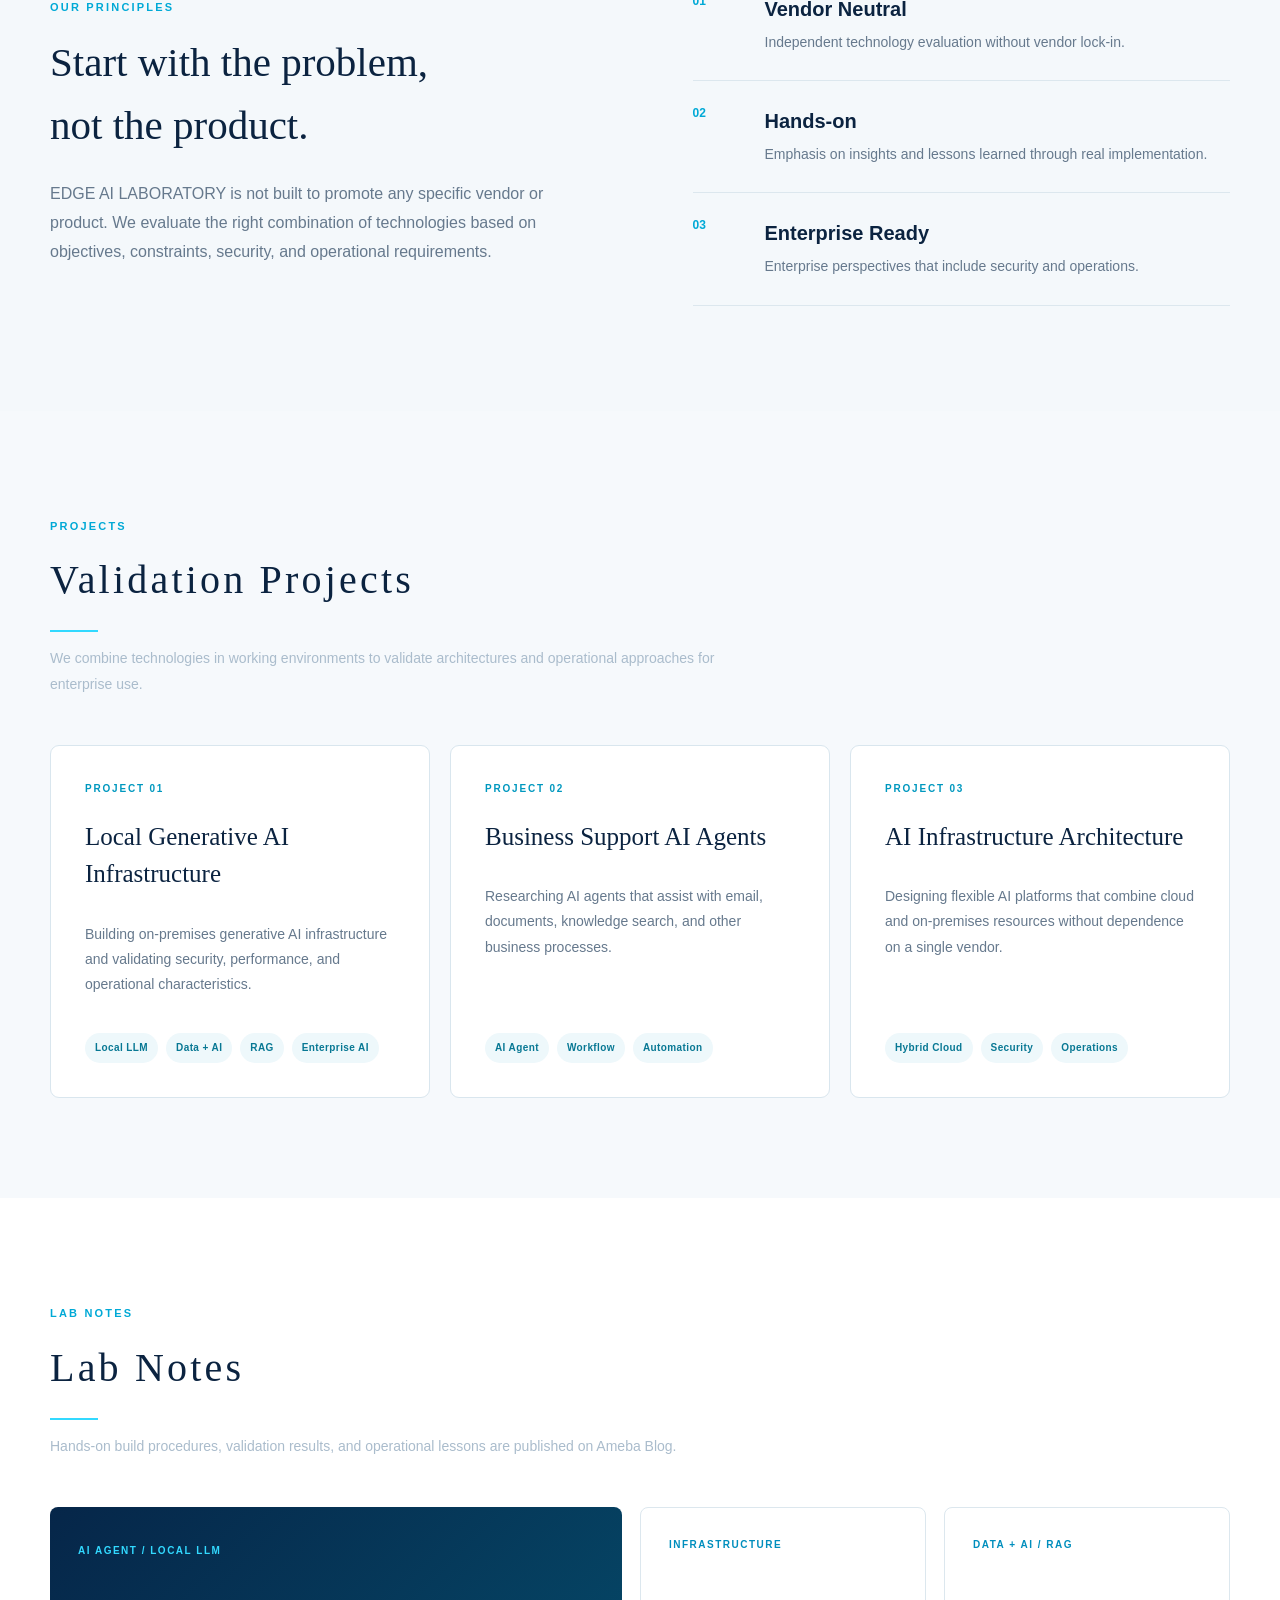
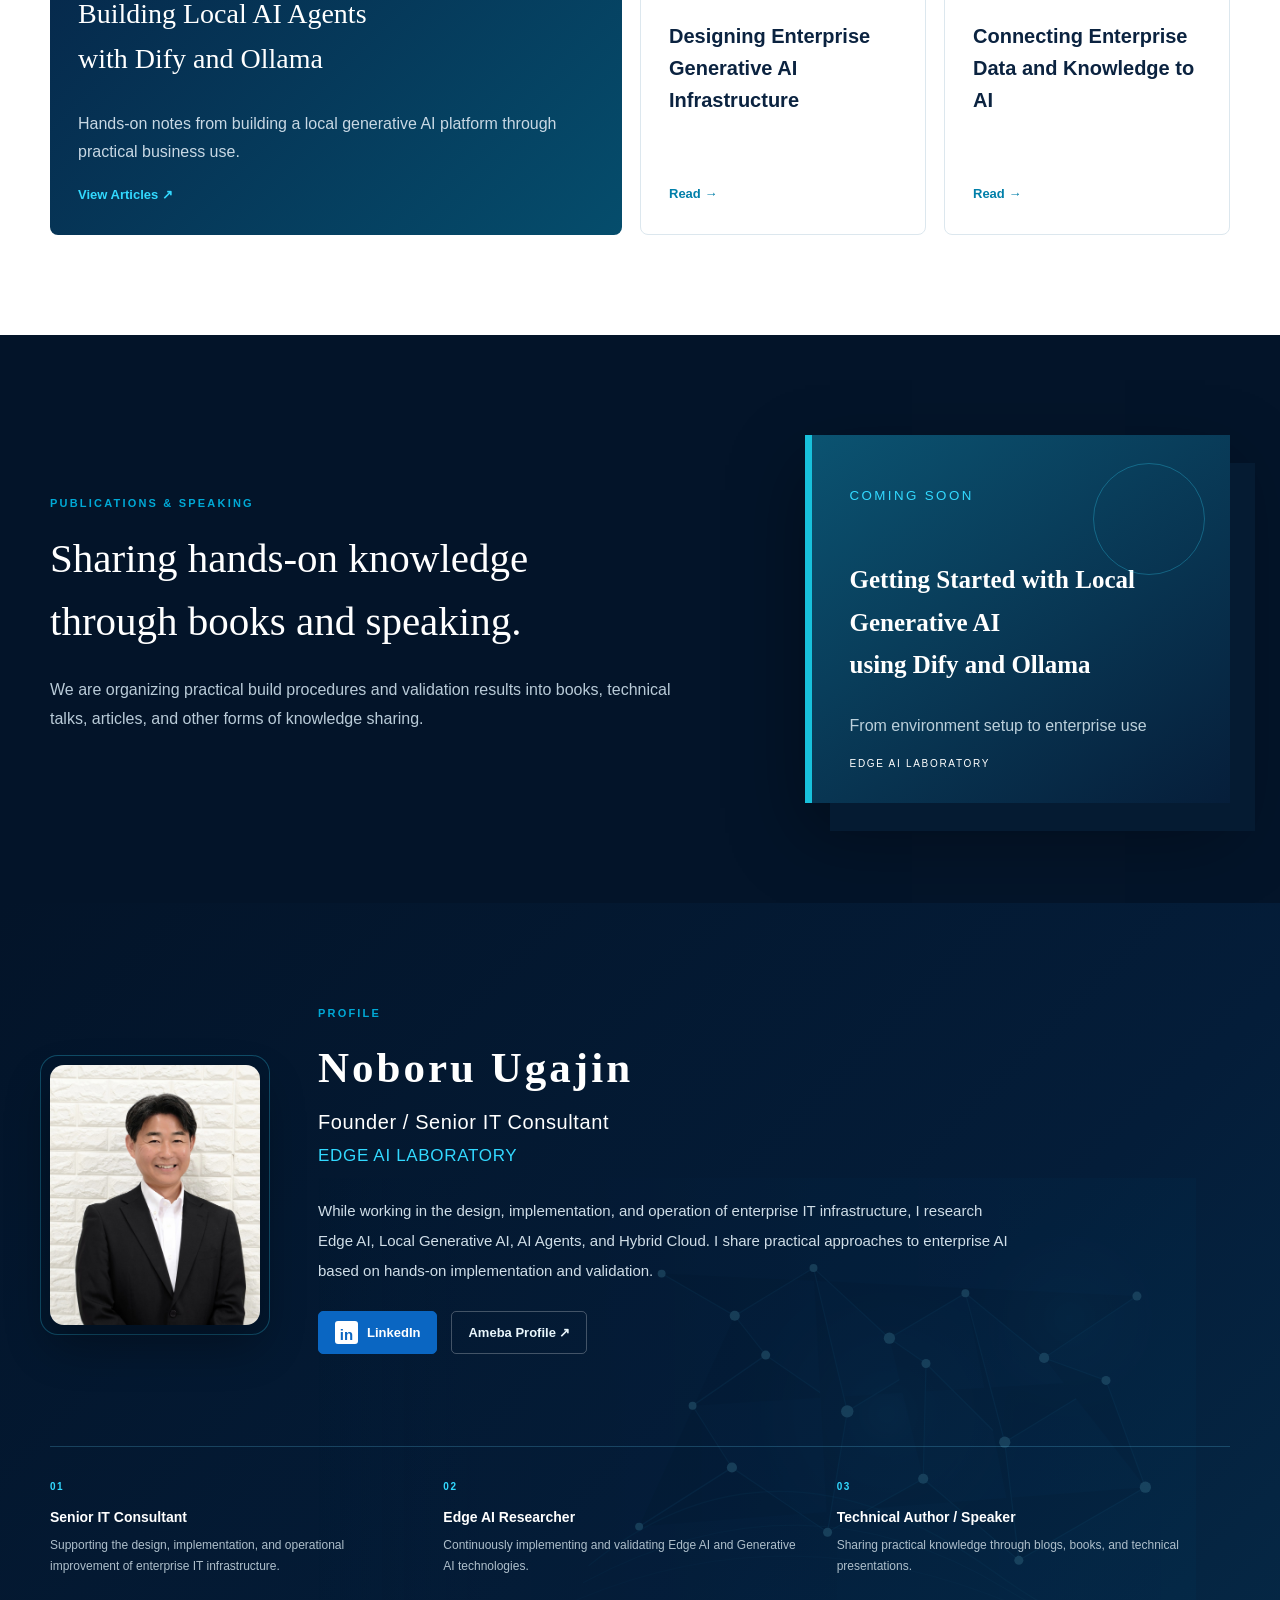
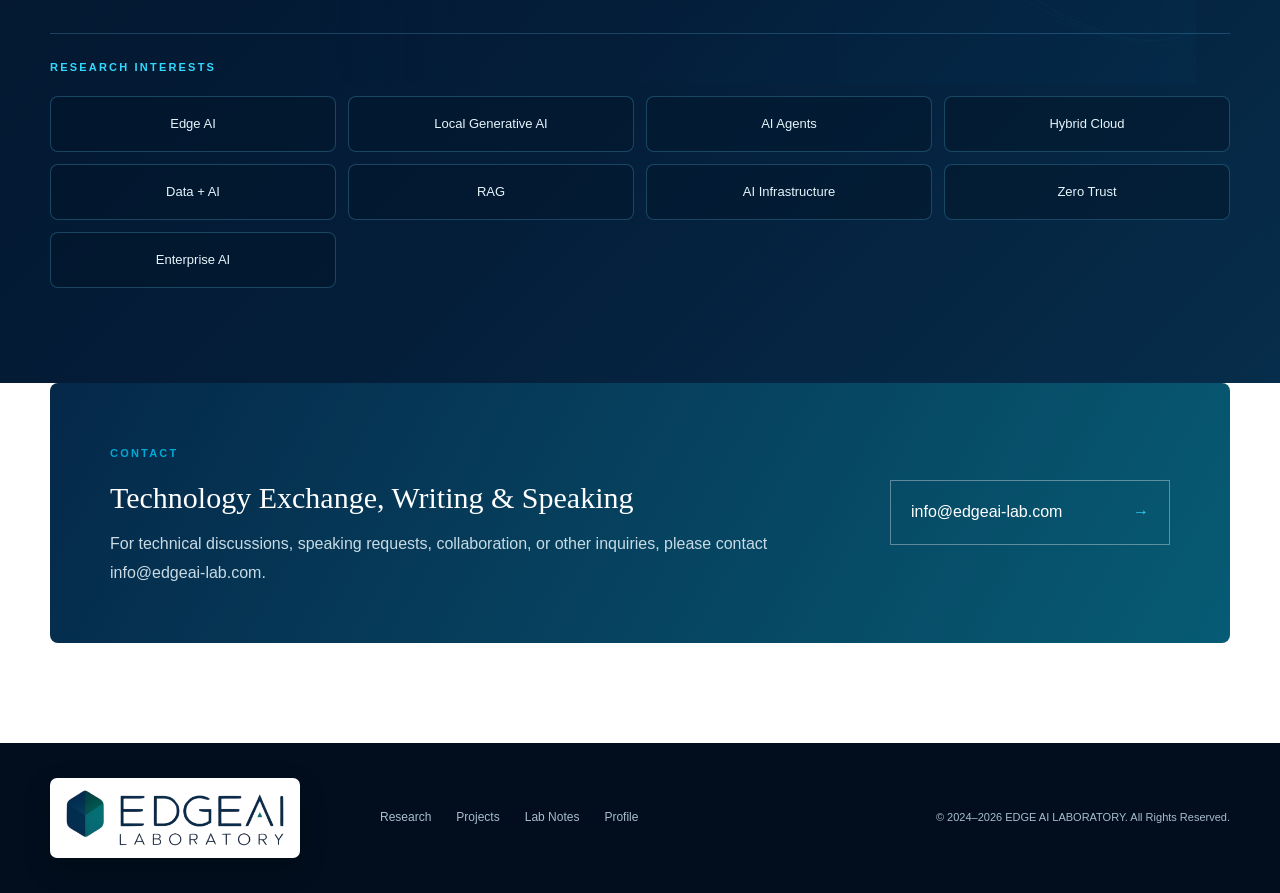
==== commit 16db2051: "feat: add Technical Blog link to English site" ====
--- a/en/index.html
+++ b/en/index.html
@@ -16,7 +16,14 @@
   <style>body{font-family:Arial,"Helvetica Neue",sans-serif}.hero h1,.section-heading h2,.principles-copy h2,.book-copy h2,.profile-copy h2,.article-card.featured h3,.book-mock h3,.project-card h3,.contact-panel h2{font-family:Georgia,"Times New Roman",serif}.language-switch{font-size:12px;font-weight:800;white-space:nowrap}.language-switch a{color:#008fc4}@media(max-width:1100px){.language-switch{margin-left:auto}}</style>
 </head>
 <body>
-<header class="site-header"><div class="header-shell"><a class="brand" href="#home"><img src="../assets/edgeai-logo.png" alt="EDGE AI LABORATORY"></a><button class="menu-toggle" aria-expanded="false" aria-controls="main-nav"><span></span><span></span><span></span><b>MENU</b></button><nav id="main-nav" class="main-nav"><a class="active" href="#home">Home</a><a href="#research">Research</a><a href="#projects">Projects</a><a href="#articles">Lab Notes</a><a href="#publications">Publications</a><a href="#profile">Profile</a><a href="#contact">Contact</a></nav><div class="language-switch"><a href="/">JP</a> / <strong>EN</strong></div></div></header>
+<header class="site-header"><div class="header-shell"><a class="brand" href="#home"><img src="../assets/edgeai-logo.png" alt="EDGE AI LABORATORY"></a><button class="menu-toggle" aria-expanded="false" aria-controls="main-nav"><span></span><span></span><span></span><b>MENU</b></button><nav id="main-nav" class="main-nav"><a class="active" href="#home">Home</a><a href="#research">Research</a><a href="#projects">Projects</a><a href="#articles">Lab Notes</a><a href="#publications">Publications</a><a href="#profile">Profile</a><a href="#contact">Contact</a></nav><div class="language-switch"><a href="/">JP</a> / <strong>EN</strong>
+<a class="ameblo-button"
+   href="https://www.ameba.jp/profile/general/ugajinnoboru/"
+   target="_blank"
+   rel="noopener">
+  Technical Blog <span>↗</span>
+</a>
+</div></div></header>
 <main>
 <section id="home" class="hero"><div class="hero-network" aria-hidden="true"></div><div class="hero-grid container"><div class="hero-copy reveal"><p class="hero-label">EDGE AI / LOCAL GENERATIVE AI / HYBRID CLOUD</p><h1>Researching Enterprise-Ready<br>Edge AI Through<br><em>Hands-On Practice.</em></h1><p>EDGE AI LABORATORY researches and validates practical AI solutions for the enterprise by combining Local Generative AI, AI Agents, Data + AI, RAG, and Hybrid Cloud technologies.</p><div class="hero-actions"><a href="#research" class="outline-button">Explore Research <span>›</span></a><a href="#articles" class="secondary-button">Read Lab Notes <span>›</span></a></div></div><div class="hero-orbit" aria-hidden="true"><div class="orbit orbit-a"></div><div class="orbit orbit-b"></div><div class="core"><span>AI</span><small>LAB</small></div><i class="node n1"></i><i class="node n2"></i><i class="node n3"></i><i class="node n4"></i></div></div><a class="scroll-guide" href="#research"><span>SCROLL</span><i></i></a></section>
 <section id="research" class="research-section"><div class="container"><div class="section-heading reveal"><span>RESEARCH AREAS</span><h2>Research Areas</h2><p>We evaluate technologies from a vendor-neutral perspective, focusing on what enterprises actually need.</p></div><div class="research-grid"><article class="research-card reveal"><span class="card-no">01</span><h3>Edge AI</h3><p>Researching AI that runs on edge devices and validating practical deployment and operations in real-world environments.</p><a href="#articles">→</a></article><article class="research-card reveal"><span class="card-no">02</span><h3>Local Generative AI Infrastructure</h3><p>Researching secure on-premises and local generative AI platforms for enterprise use.</p><a href="#articles">→</a></article><article class="research-card reveal"><span class="card-no">03</span><h3>AI Agents</h3><p>Designing and validating AI agents that autonomously support enterprise business processes.</p><a href="#articles">→</a></article><article class="research-card reveal"><span class="card-no">04</span><h3>Hybrid Cloud</h3><p>Exploring vendor-neutral infrastructure architectures that combine on-premises and cloud environments for the AI era.</p><a href="#articles">→</a></article><article class="research-card reveal"><span class="card-no">05</span><h3>Data + AI / Knowledge (RAG)</h3><p>Researching secure and effective ways to connect enterprise data and knowledge to generative AI and turn data into valuable answers and insights.</p><a href="#articles">→</a></article></div></div></section>
@@ -27,4 +34,4 @@
 <section id="profile" class="profile-section"><div class="container"><div class="profile-compact"><div class="profile-photo-small reveal"><img src="../assets/noboru-ugajin-profile.jpg" alt="Noboru Ugajin, Founder of EDGE AI LABORATORY"></div><div class="profile-copy reveal"><span class="eyebrow">PROFILE</span><h2>Noboru Ugajin</h2><h3>Founder / Senior IT Consultant</h3><h4>EDGE AI LABORATORY</h4><p>While working in the design, implementation, and operation of enterprise IT infrastructure, I research Edge AI, Local Generative AI, AI Agents, and Hybrid Cloud. I share practical approaches to enterprise AI based on hands-on implementation and validation.</p><div class="profile-links"><a class="linkedin-link" href="https://www.linkedin.com/in/%E7%99%BB-%E5%AE%87%E8%B3%80%E7%A5%9E-218330296/" target="_blank" rel="noopener"><span class="linkedin-icon">in</span> LinkedIn</a><a href="https://www.ameba.jp/profile/general/ugajinnoboru/" target="_blank" rel="noopener">Ameba Profile ↗</a></div></div></div><div class="role-grid compact-roles"><div class="reveal"><b>01</b><h5>Senior IT Consultant</h5><p>Supporting the design, implementation, and operational improvement of enterprise IT infrastructure.</p></div><div class="reveal"><b>02</b><h5>Edge AI Researcher</h5><p>Continuously implementing and validating Edge AI and Generative AI technologies.</p></div><div class="reveal"><b>03</b><h5>Technical Author / Speaker</h5><p>Sharing practical knowledge through blogs, books, and technical presentations.</p></div></div><div class="research-interests reveal"><span>RESEARCH INTERESTS</span><div class="interest-tags"><b>Edge AI</b><b>Local Generative AI</b><b>AI Agents</b><b>Hybrid Cloud</b><b>Data + AI</b><b>RAG</b><b>AI Infrastructure</b><b>Zero Trust</b><b>Enterprise AI</b></div></div></div></section>
 <section id="contact" class="contact-section"><div class="container contact-panel reveal"><div><span class="eyebrow">CONTACT</span><h2>Technology Exchange, Writing &amp; Speaking</h2><p>For technical discussions, speaking requests, collaboration, or other inquiries, please contact <a href="mailto:info@edgeai-lab.com">info@edgeai-lab.com</a>.</p></div><a href="mailto:info@edgeai-lab.com">info@edgeai-lab.com <span>→</span></a></div></section>
 </main>
-<footer><div class="container footer-grid"><div class="footer-logo-plate"><img src="../assets/edgeai-logo.png" alt="EDGE AI LABORATORY"></div><div class="footer-nav" aria-label="Footer navigation"><a href="#research">Research</a><a href="#projects">Projects</a><a href="#articles">Lab Notes</a><a href="#profile">Profile</a></div><p class="footer-copyright">© <span id="year">2024–2026</span> EDGE AI LABORATORY. All Rights Reserved.</p></div></footer><script src="../script.js"></script></body></html>+<footer><div class="container footer-grid"><div class="footer-logo-plate"><img src="../assets/edgeai-logo.png" alt="EDGE AI LABORATORY"></div><div class="footer-nav" aria-label="Footer navigation"><a href="#research">Research</a><a href="#projects">Projects</a><a href="#articles">Lab Notes</a><a href="#profile">Profile</a></div><p class="footer-copyright">© <span id="year">2024–2026</span> EDGE AI LABORATORY. All Rights Reserved.</p></div></footer><script src="../script.js"></script></body></html>
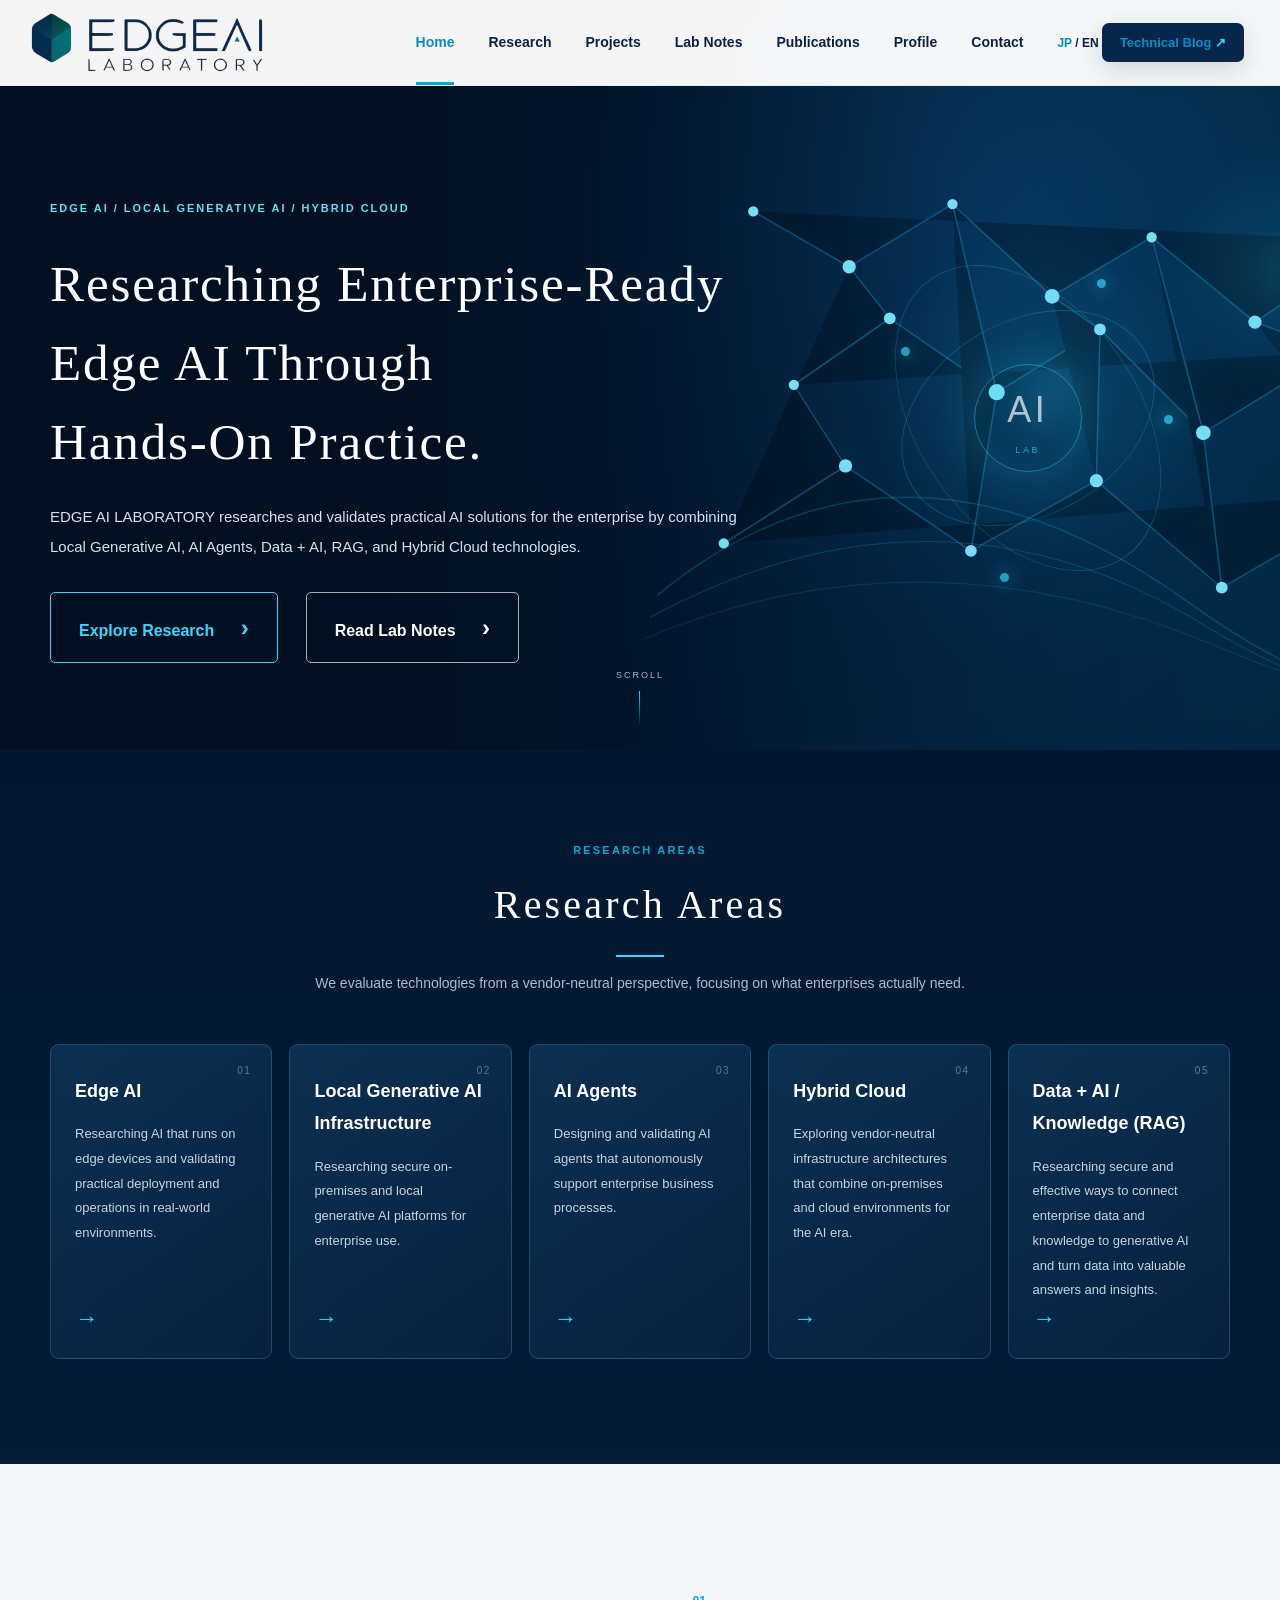
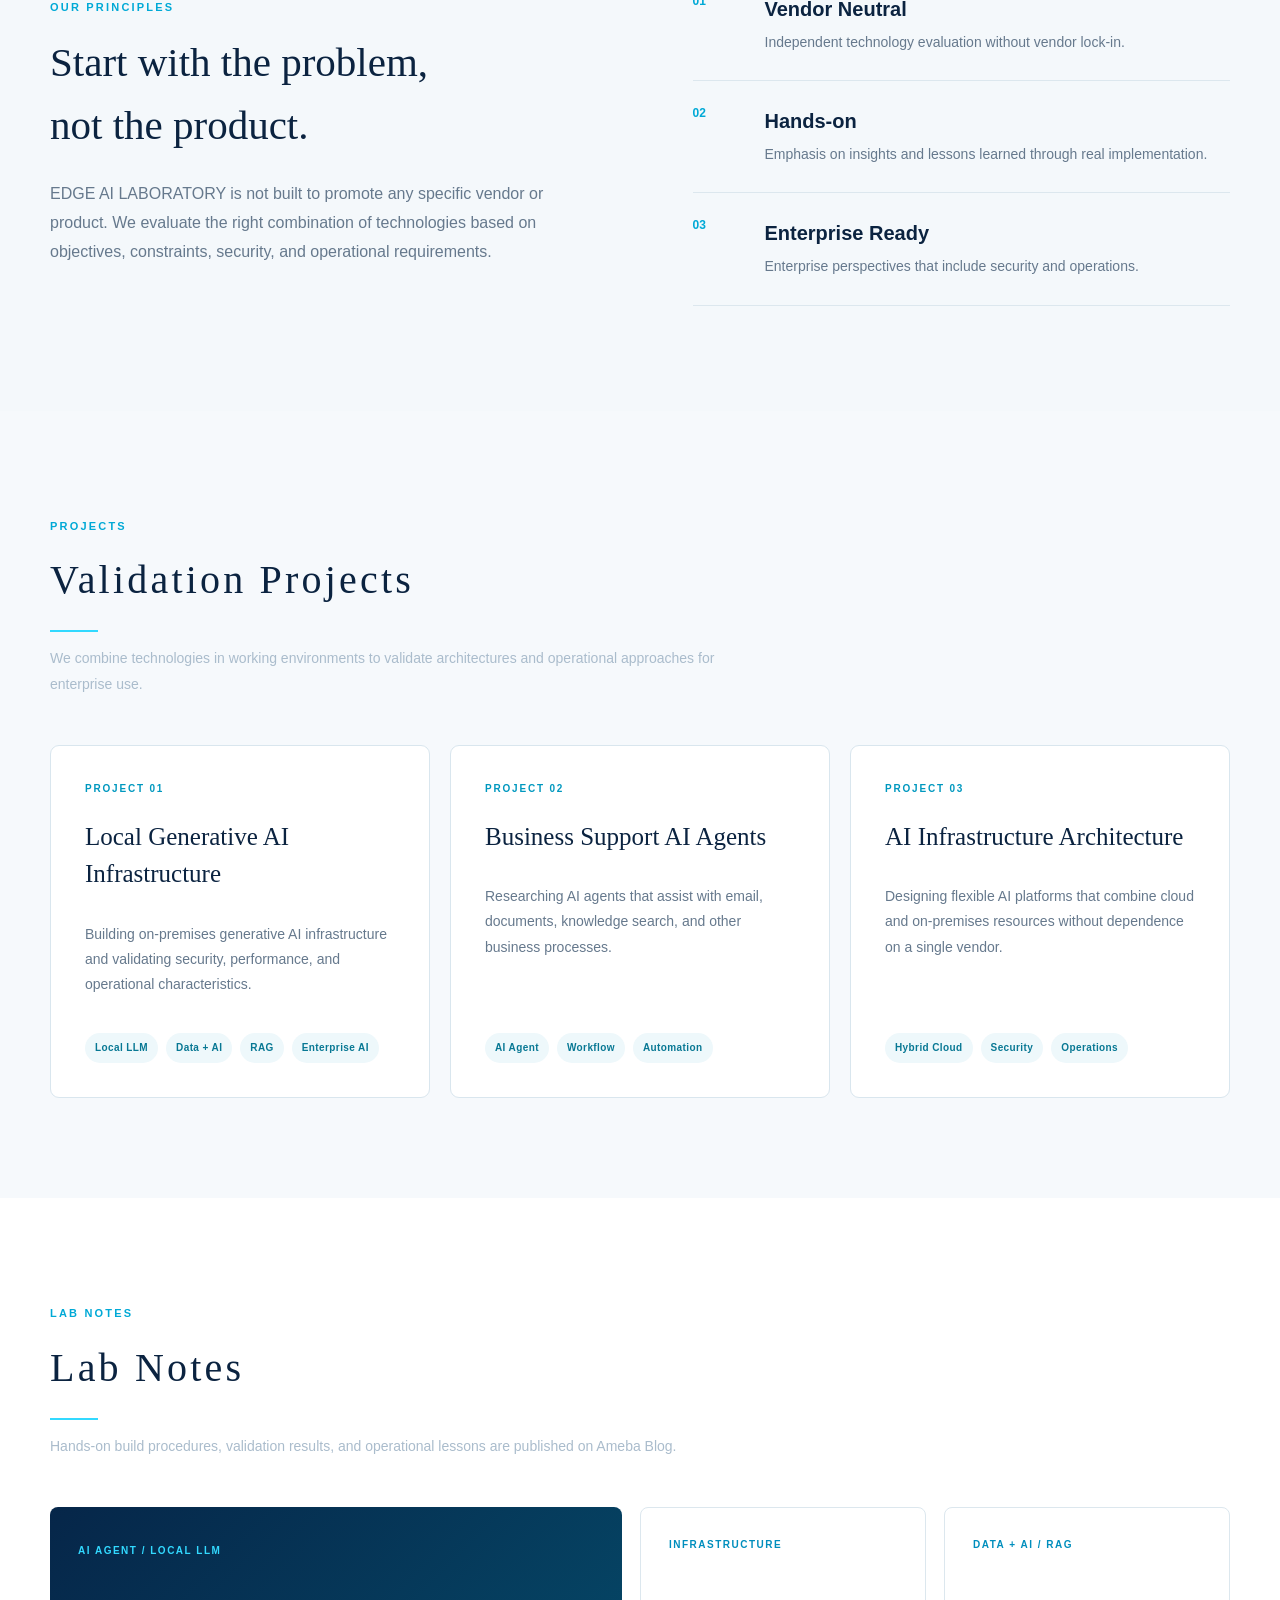
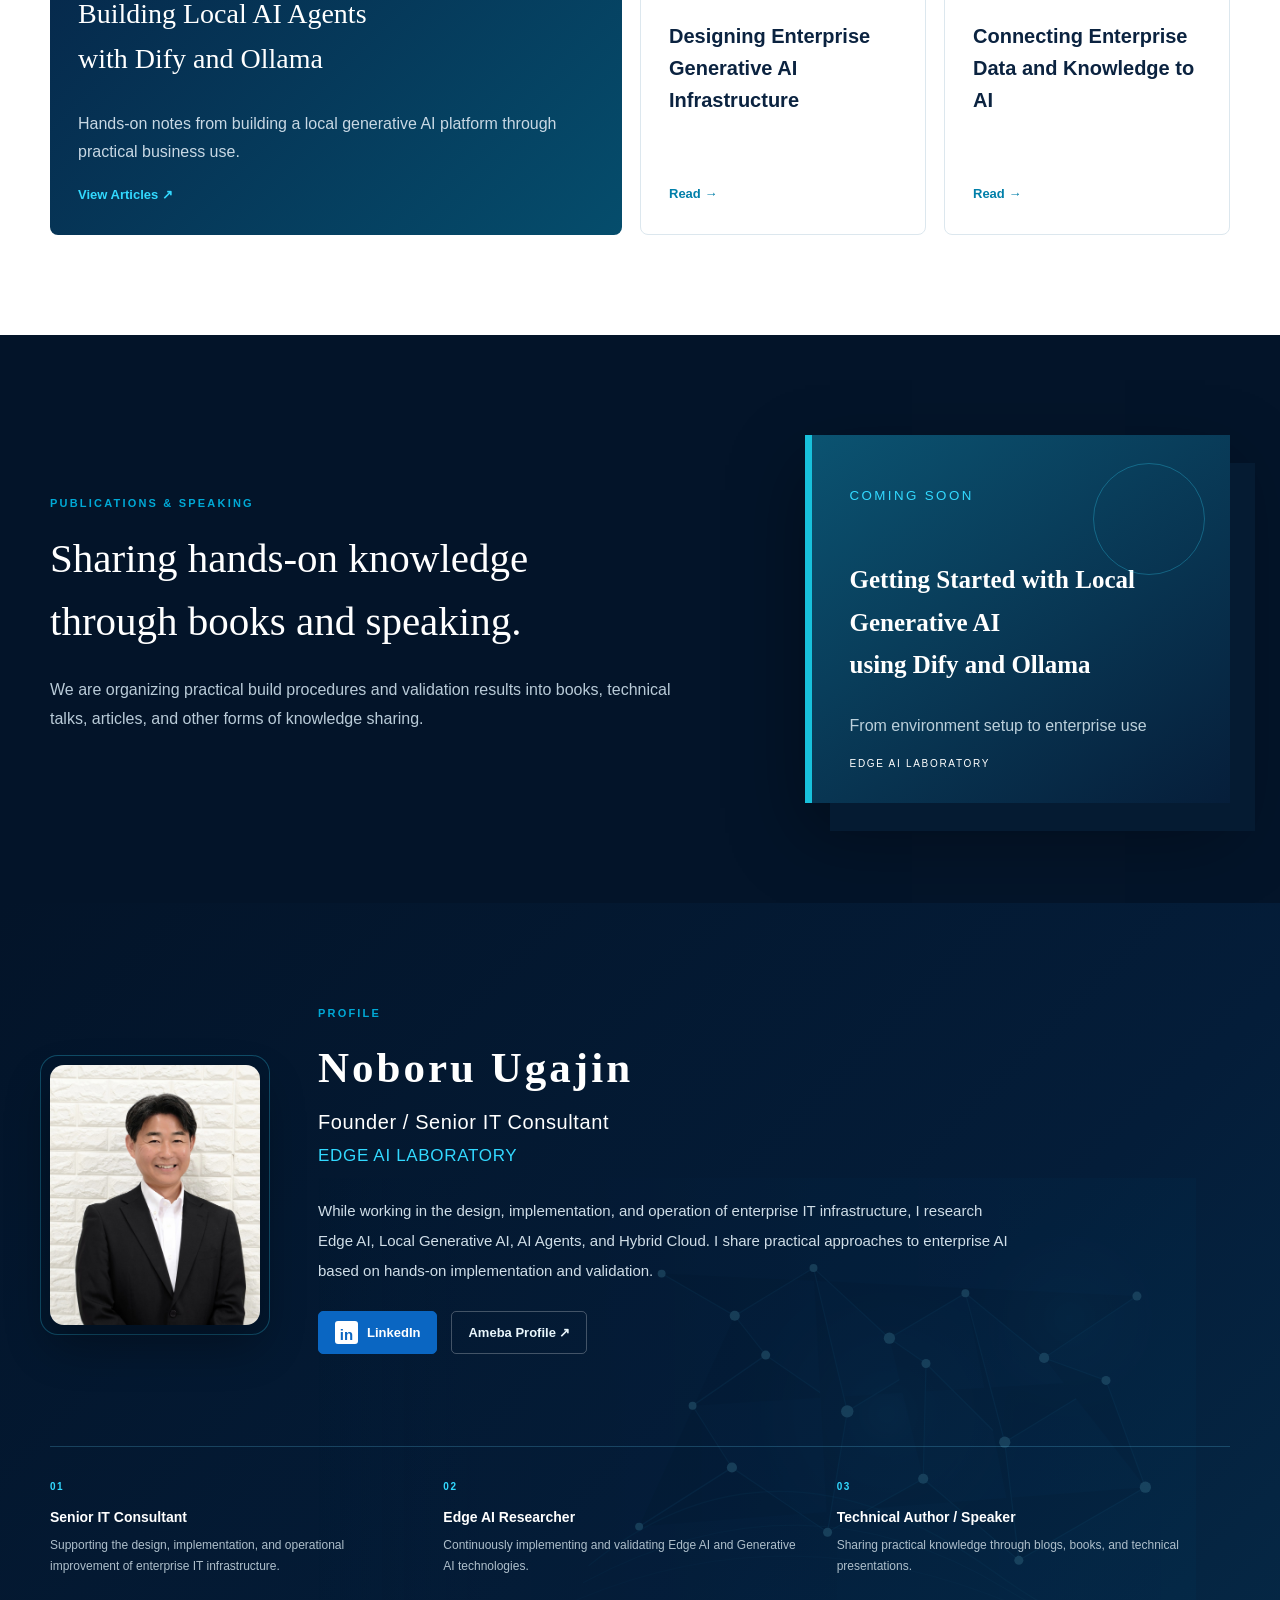
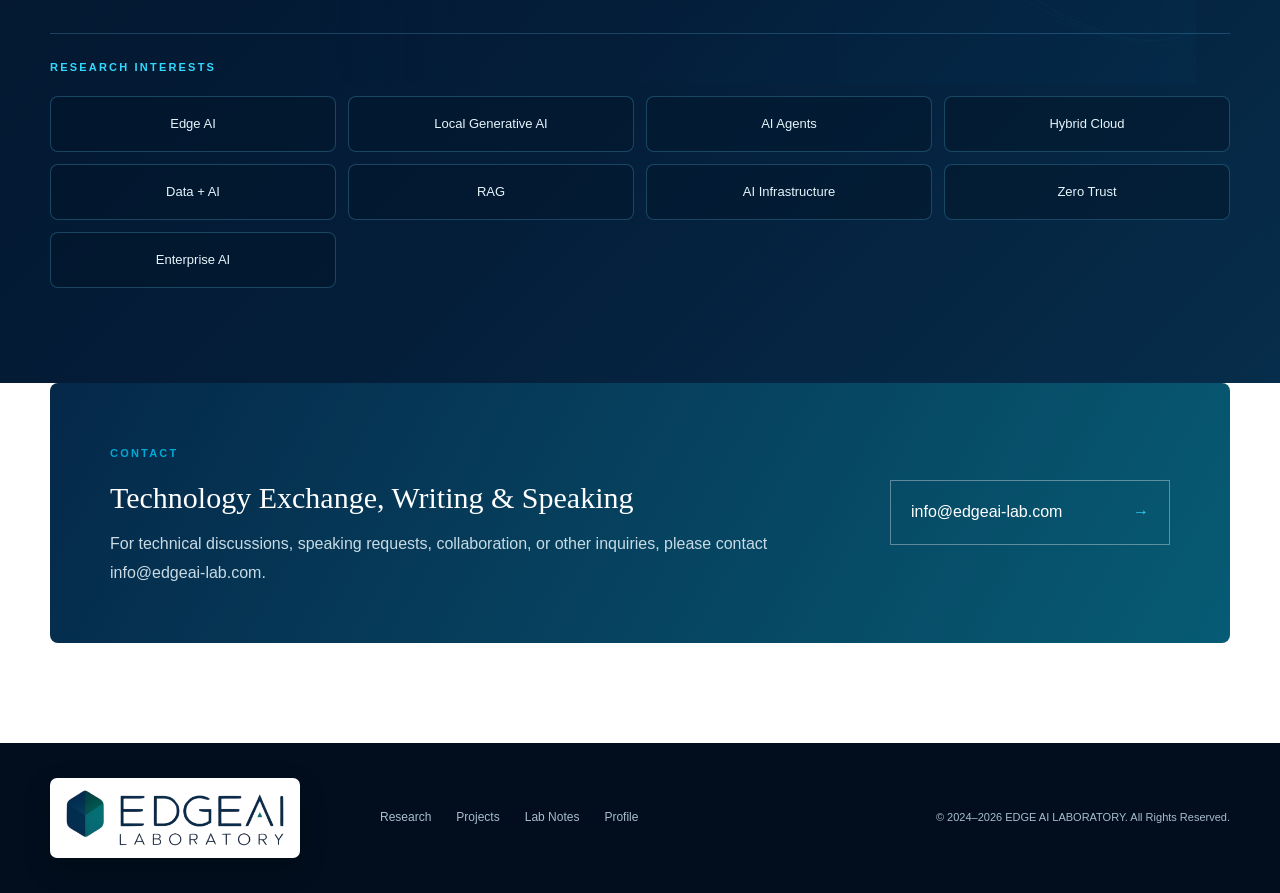
==== commit aa0ea06e: "fix: adjust English header spacing" ====
--- a/en/index.html
+++ b/en/index.html
@@ -13,7 +13,7 @@
   <meta property="og:locale" content="en_US"><meta property="og:type" content="website"><meta property="og:site_name" content="EDGE AI LABORATORY"><meta property="og:title" content="EDGE AI LABORATORY | Practical Enterprise Edge AI Research"><meta property="og:description" content="Researching enterprise-ready Edge AI through hands-on practice."><meta property="og:url" content="https://edgeai-lab.com/en/"><meta property="og:image" content="https://edgeai-lab.com/assets/og-image.png">
   <meta name="twitter:card" content="summary_large_image"><meta name="twitter:title" content="EDGE AI LABORATORY | Practical Enterprise Edge AI Research"><meta name="twitter:description" content="Researching enterprise-ready Edge AI through hands-on practice."><meta name="twitter:image" content="https://edgeai-lab.com/assets/og-image.png">
   <link rel="icon" href="/favicon.ico" sizes="any"><link rel="icon" type="image/png" href="/assets/favicon-512.png"><link rel="apple-touch-icon" href="/assets/apple-touch-icon.png"><link rel="stylesheet" href="../style.css">
-  <style>body{font-family:Arial,"Helvetica Neue",sans-serif}.hero h1,.section-heading h2,.principles-copy h2,.book-copy h2,.profile-copy h2,.article-card.featured h3,.book-mock h3,.project-card h3,.contact-panel h2{font-family:Georgia,"Times New Roman",serif}.language-switch{font-size:12px;font-weight:800;white-space:nowrap}.language-switch a{color:#008fc4}@media(max-width:1100px){.language-switch{margin-left:auto}}</style>
+  <style>body{font-family:Arial,"Helvetica Neue",sans-serif}.hero h1,.section-heading h2,.principles-copy h2,.book-copy h2,.profile-copy h2,.article-card.featured h3,.book-mock h3,.project-card h3,.contact-panel h2{font-family:Georgia,"Times New Roman",serif}.language-switch{font-size:12px;font-weight:800;white-space:nowrap;margin-right:8px;}.language-switch a{color:#008fc4}@media(max-width:1100px){.language-switch{margin-left:auto}}</style>
 </head>
 <body>
 <header class="site-header"><div class="header-shell"><a class="brand" href="#home"><img src="../assets/edgeai-logo.png" alt="EDGE AI LABORATORY"></a><button class="menu-toggle" aria-expanded="false" aria-controls="main-nav"><span></span><span></span><span></span><b>MENU</b></button><nav id="main-nav" class="main-nav"><a class="active" href="#home">Home</a><a href="#research">Research</a><a href="#projects">Projects</a><a href="#articles">Lab Notes</a><a href="#publications">Publications</a><a href="#profile">Profile</a><a href="#contact">Contact</a></nav><div class="language-switch"><a href="/">JP</a> / <strong>EN</strong>
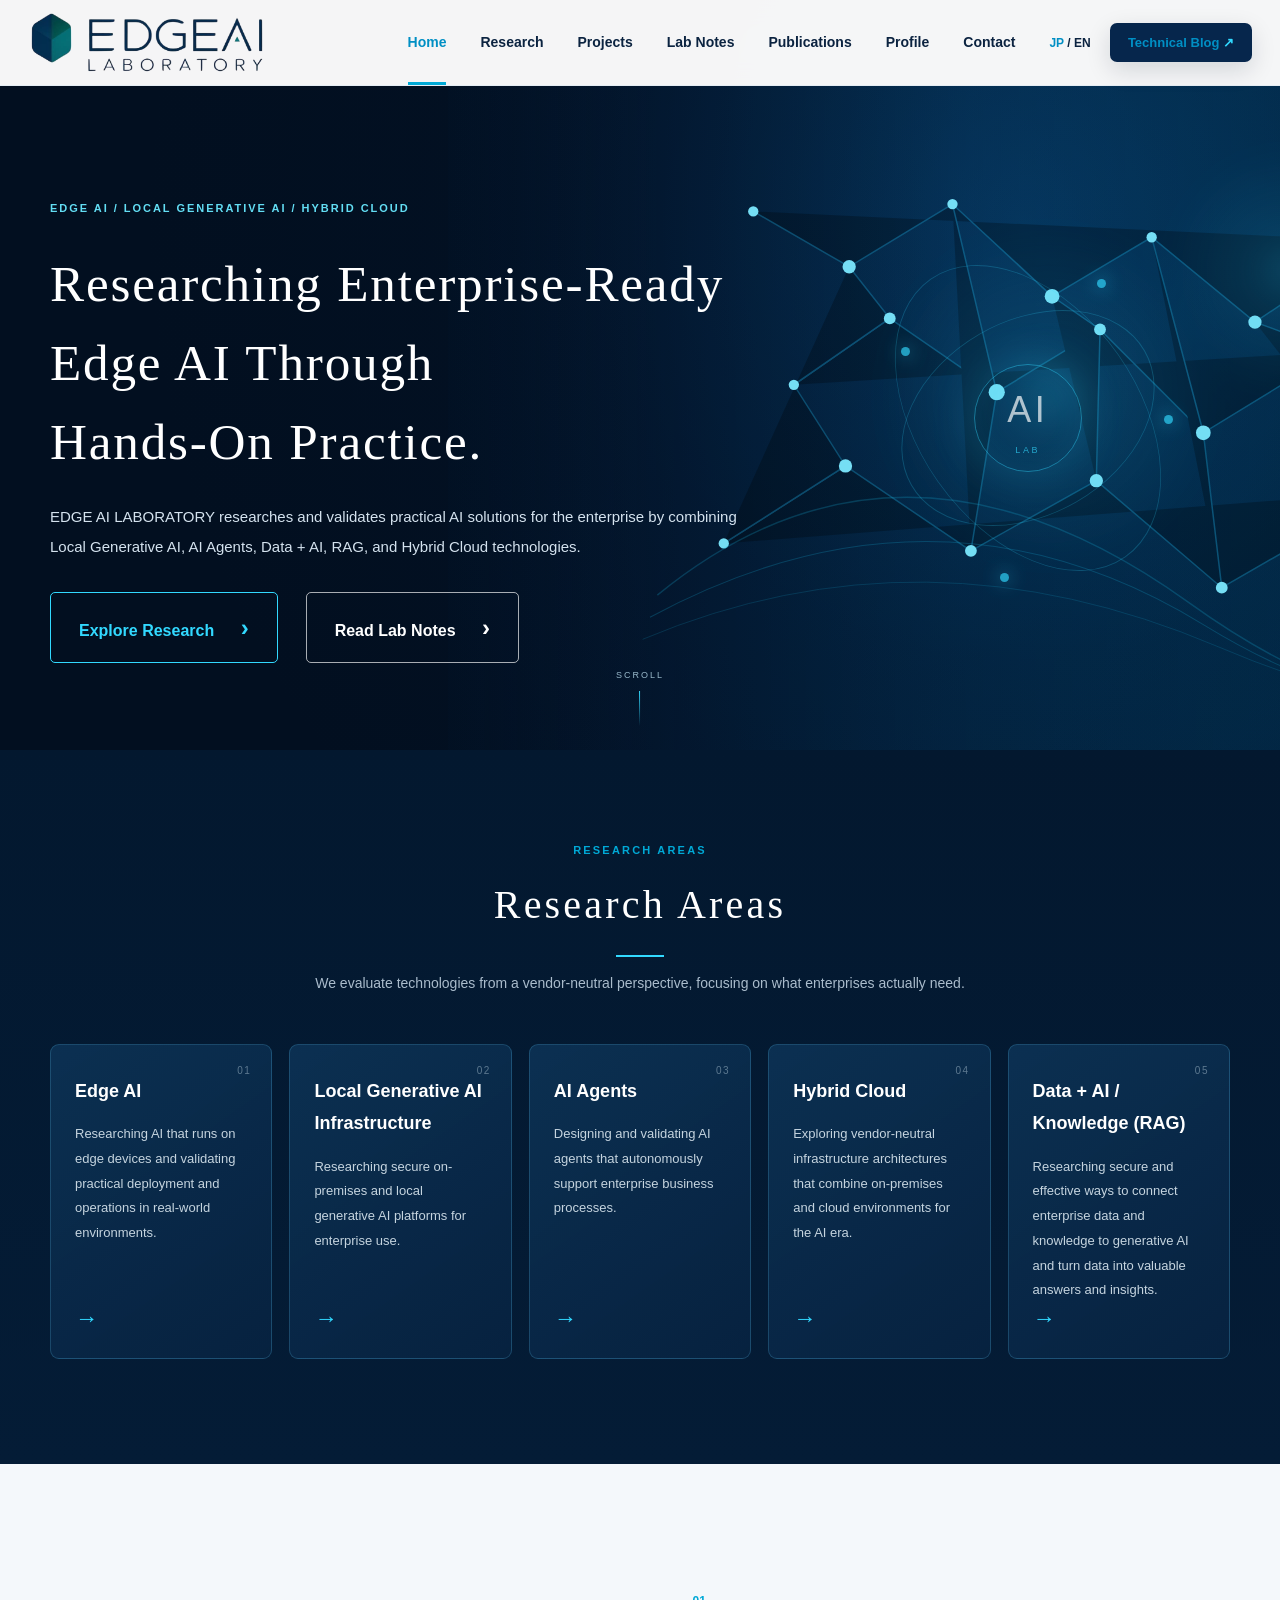
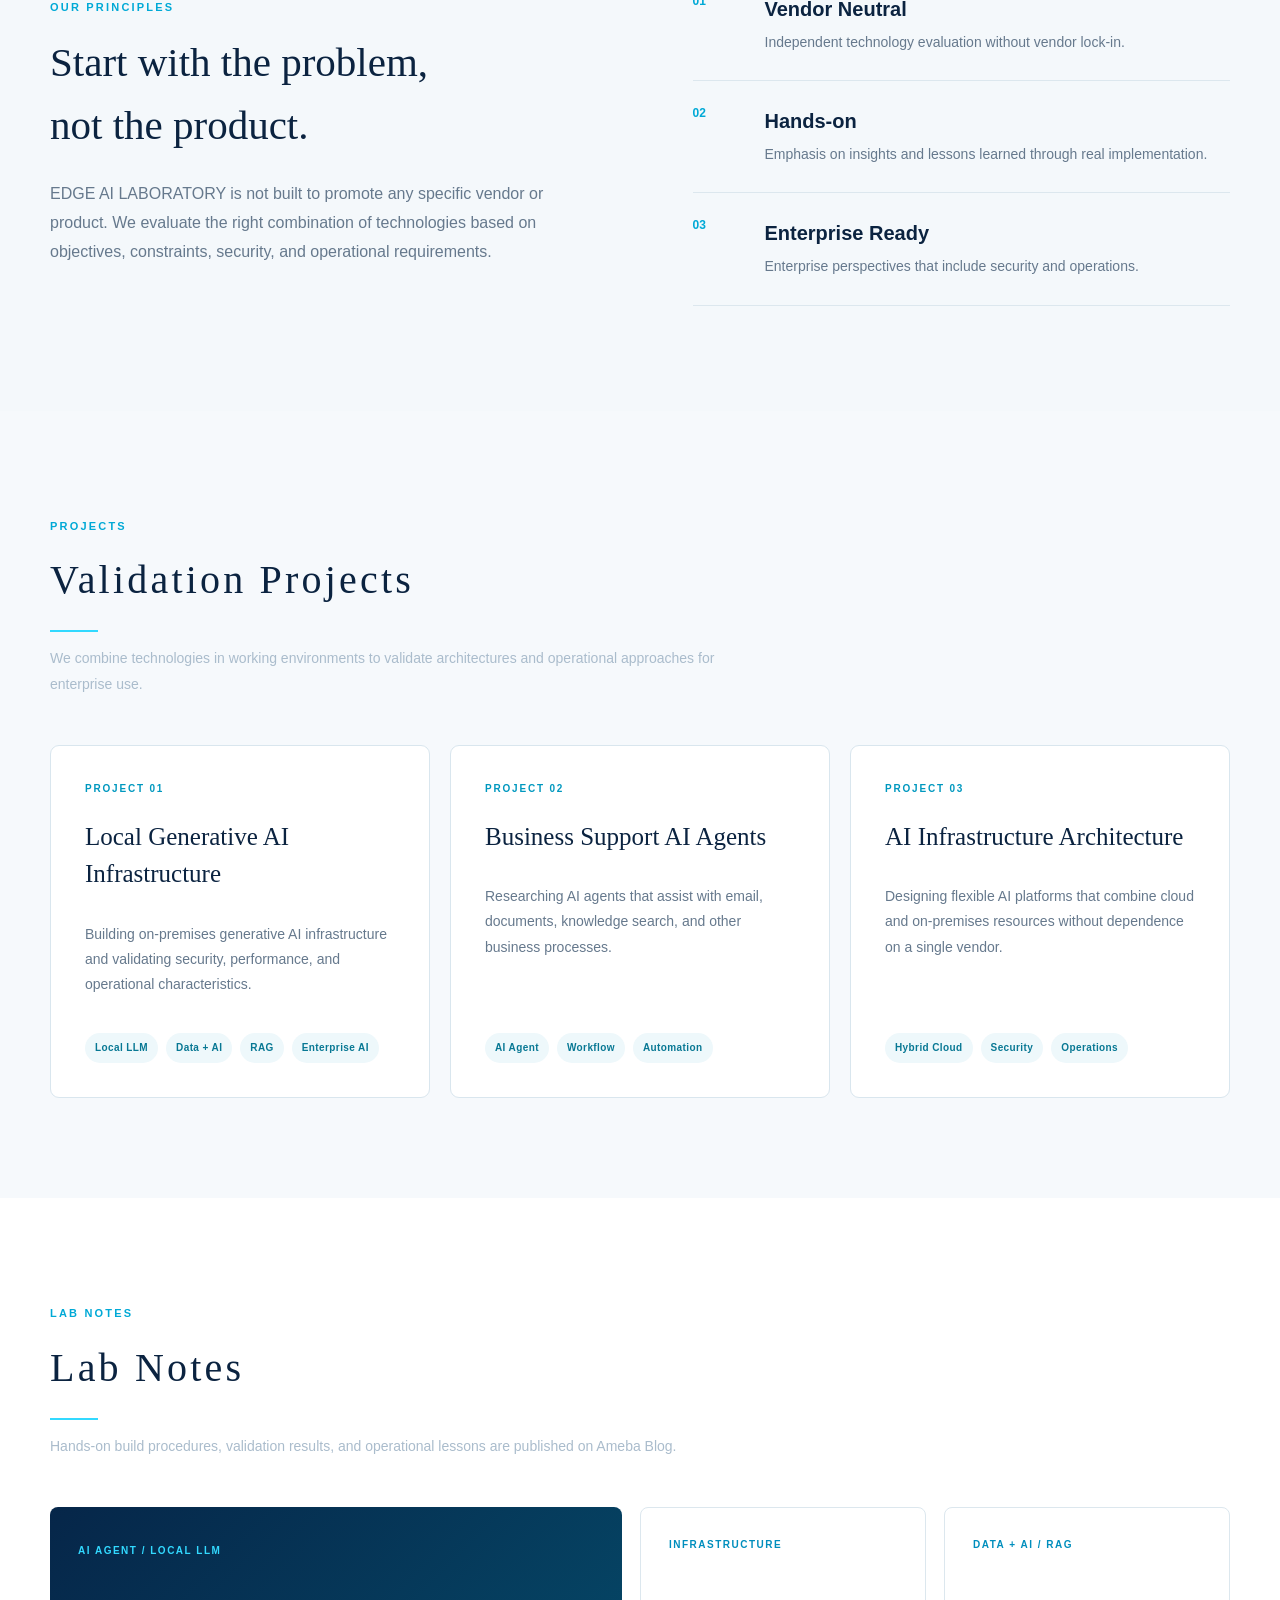
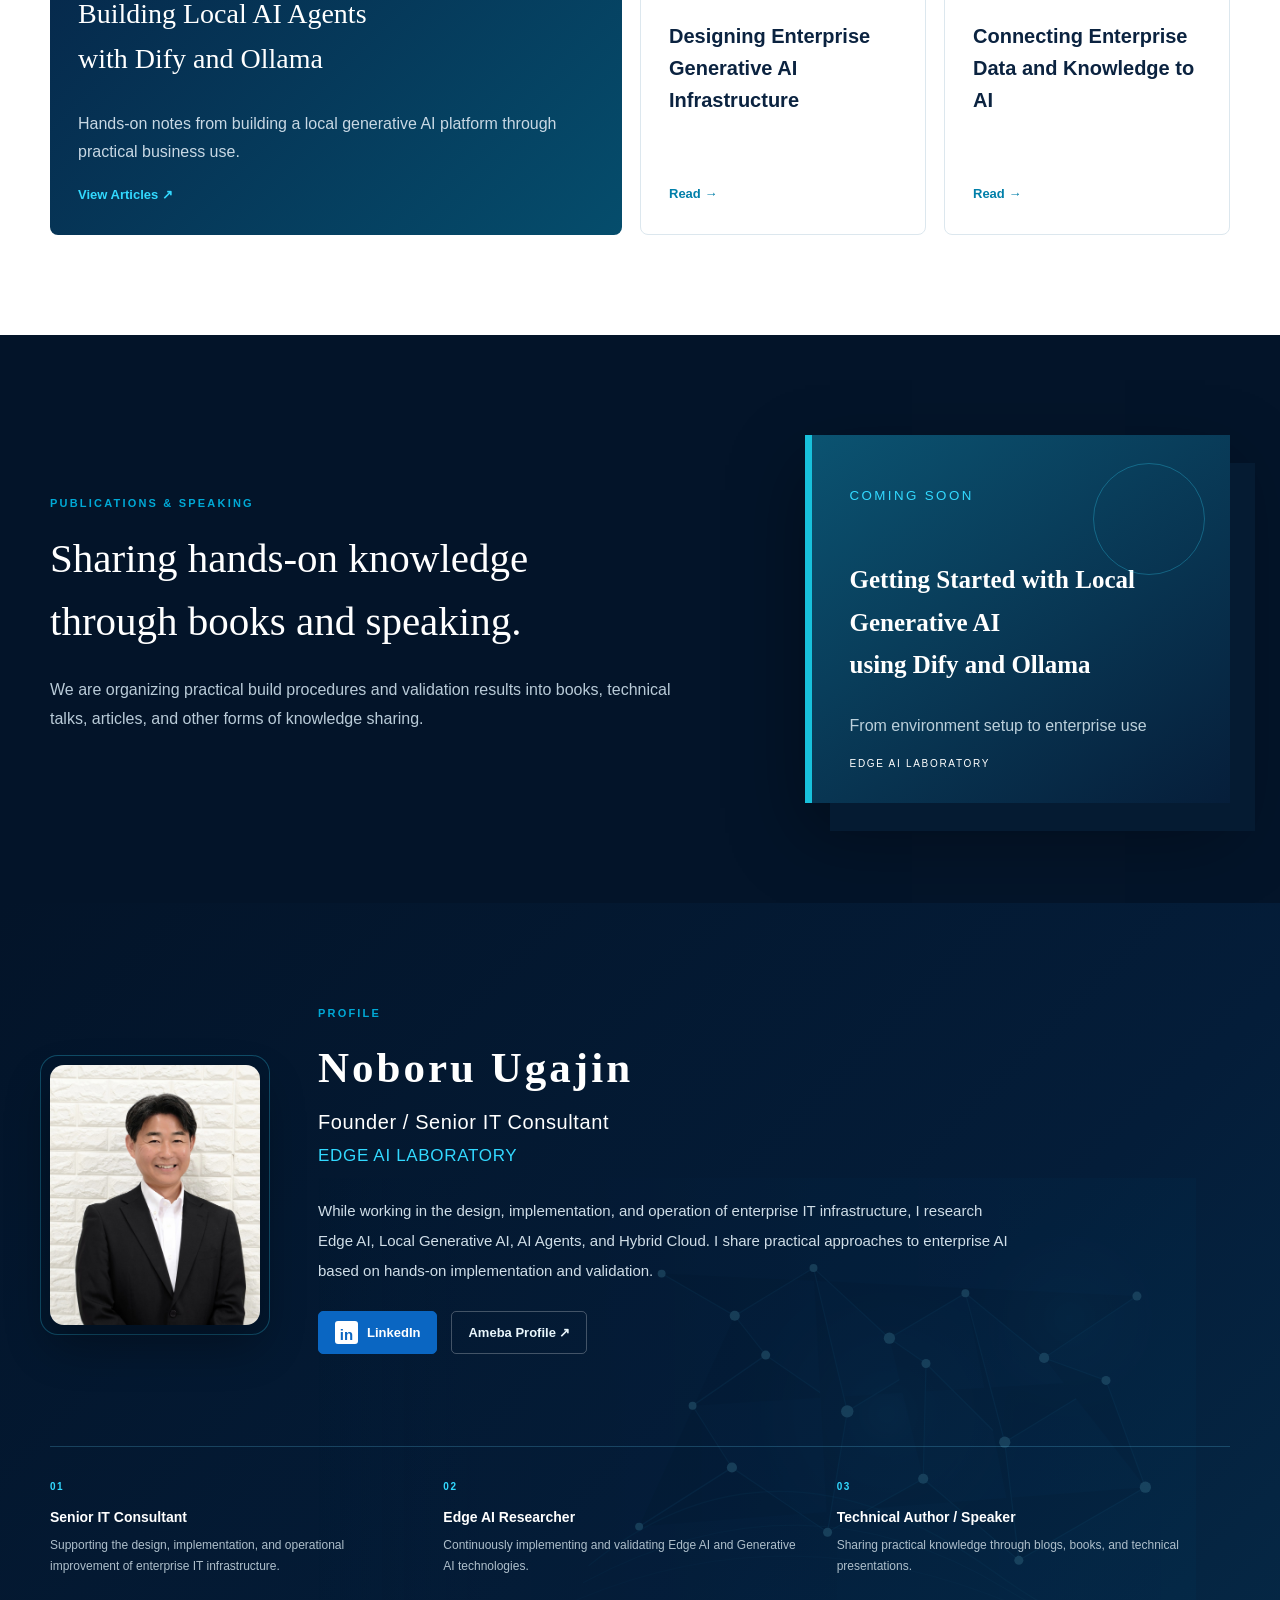
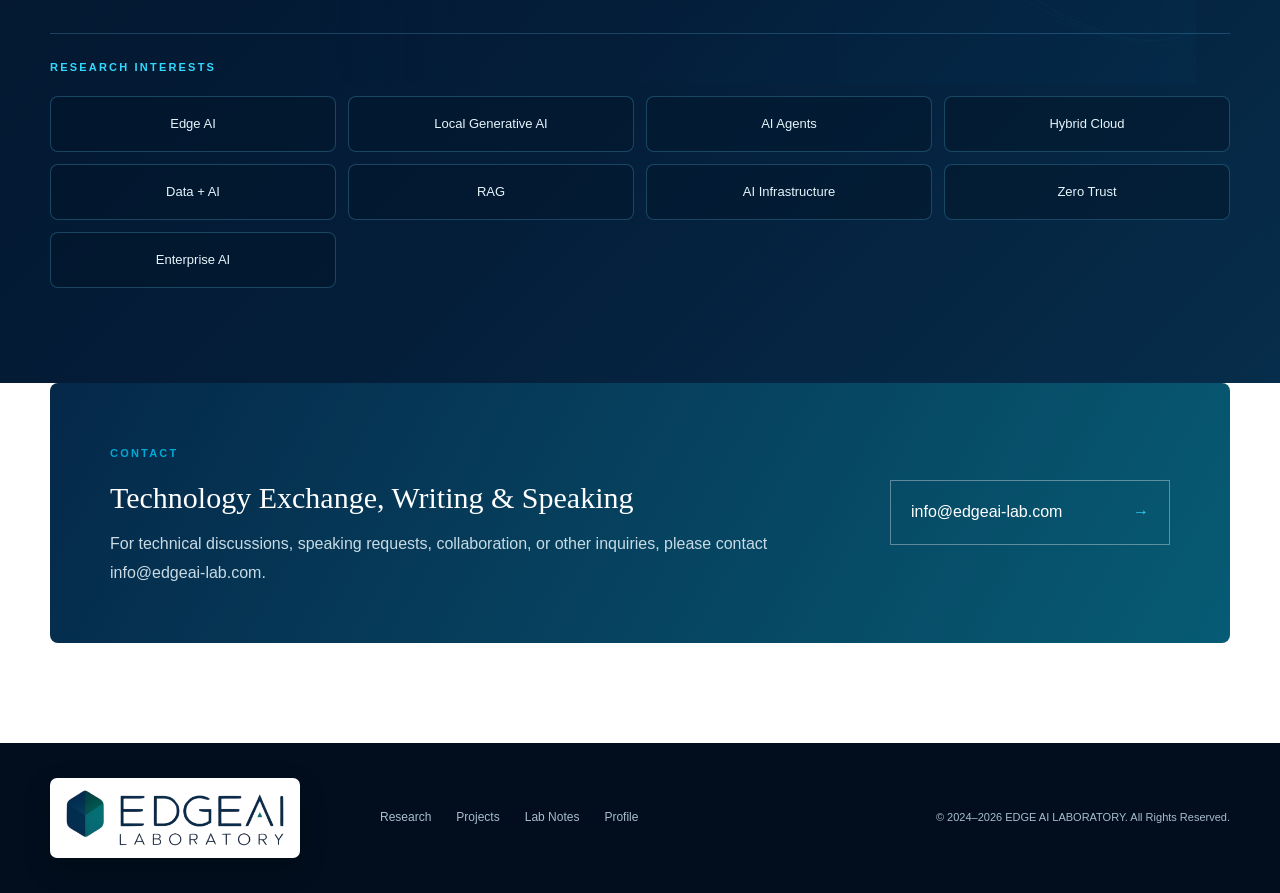
==== commit 0c33ca30: "fix: improve Technical Blog button spacing" ====
--- a/en/index.html
+++ b/en/index.html
@@ -13,7 +13,7 @@
   <meta property="og:locale" content="en_US"><meta property="og:type" content="website"><meta property="og:site_name" content="EDGE AI LABORATORY"><meta property="og:title" content="EDGE AI LABORATORY | Practical Enterprise Edge AI Research"><meta property="og:description" content="Researching enterprise-ready Edge AI through hands-on practice."><meta property="og:url" content="https://edgeai-lab.com/en/"><meta property="og:image" content="https://edgeai-lab.com/assets/og-image.png">
   <meta name="twitter:card" content="summary_large_image"><meta name="twitter:title" content="EDGE AI LABORATORY | Practical Enterprise Edge AI Research"><meta name="twitter:description" content="Researching enterprise-ready Edge AI through hands-on practice."><meta name="twitter:image" content="https://edgeai-lab.com/assets/og-image.png">
   <link rel="icon" href="/favicon.ico" sizes="any"><link rel="icon" type="image/png" href="/assets/favicon-512.png"><link rel="apple-touch-icon" href="/assets/apple-touch-icon.png"><link rel="stylesheet" href="../style.css">
-  <style>body{font-family:Arial,"Helvetica Neue",sans-serif}.hero h1,.section-heading h2,.principles-copy h2,.book-copy h2,.profile-copy h2,.article-card.featured h3,.book-mock h3,.project-card h3,.contact-panel h2{font-family:Georgia,"Times New Roman",serif}.language-switch{font-size:12px;font-weight:800;white-space:nowrap;margin-right:8px;}.language-switch a{color:#008fc4}@media(max-width:1100px){.language-switch{margin-left:auto}}</style>
+  <style>body{font-family:Arial,"Helvetica Neue",sans-serif}.hero h1,.section-heading h2,.principles-copy h2,.book-copy h2,.profile-copy h2,.article-card.featured h3,.book-mock h3,.project-card h3,.contact-panel h2{font-family:Georgia,"Times New Roman",serif}.language-switch{font-size:12px;font-weight:800;white-space:nowrap;}.language-switch a{color:#008fc4}.ameblo-button{margin-left:16px;}@media(max-width:1100px){.language-switch{margin-left:auto}}</style>
 </head>
 <body>
 <header class="site-header"><div class="header-shell"><a class="brand" href="#home"><img src="../assets/edgeai-logo.png" alt="EDGE AI LABORATORY"></a><button class="menu-toggle" aria-expanded="false" aria-controls="main-nav"><span></span><span></span><span></span><b>MENU</b></button><nav id="main-nav" class="main-nav"><a class="active" href="#home">Home</a><a href="#research">Research</a><a href="#projects">Projects</a><a href="#articles">Lab Notes</a><a href="#publications">Publications</a><a href="#profile">Profile</a><a href="#contact">Contact</a></nav><div class="language-switch"><a href="/">JP</a> / <strong>EN</strong>
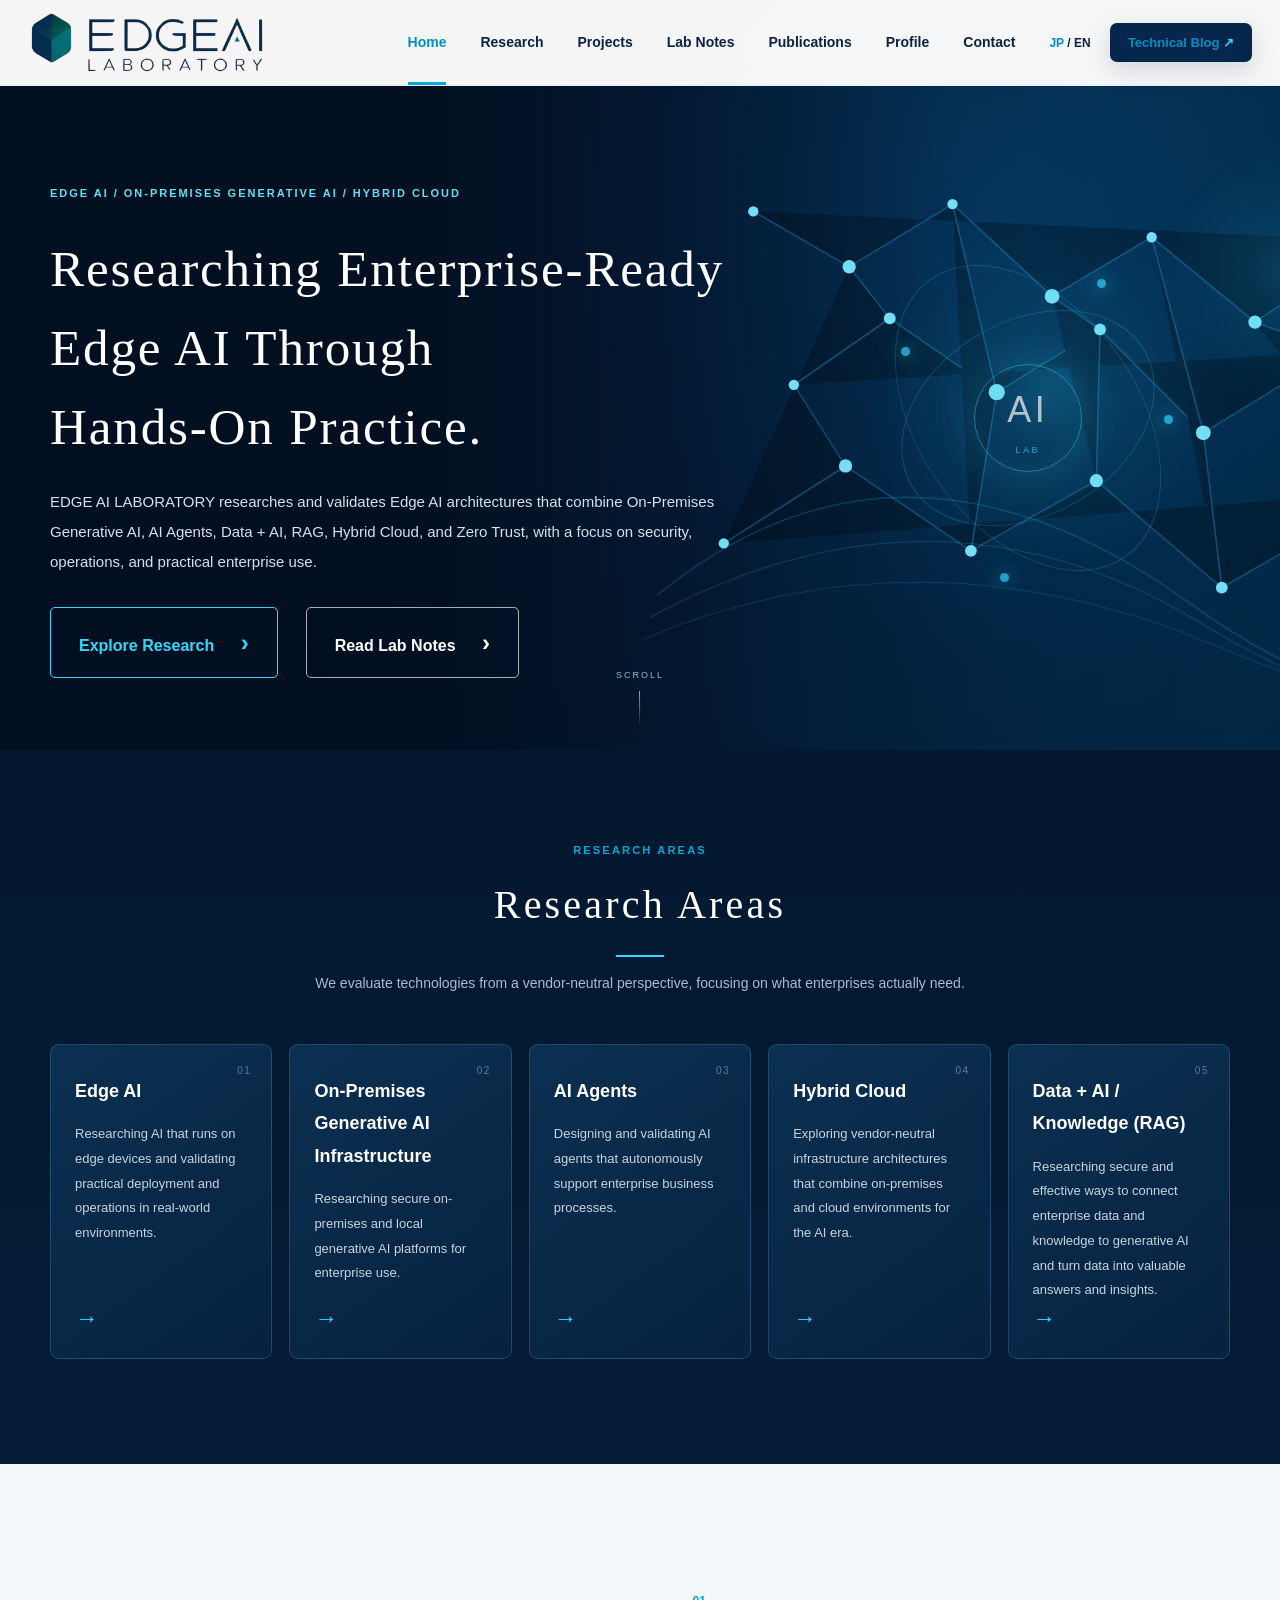
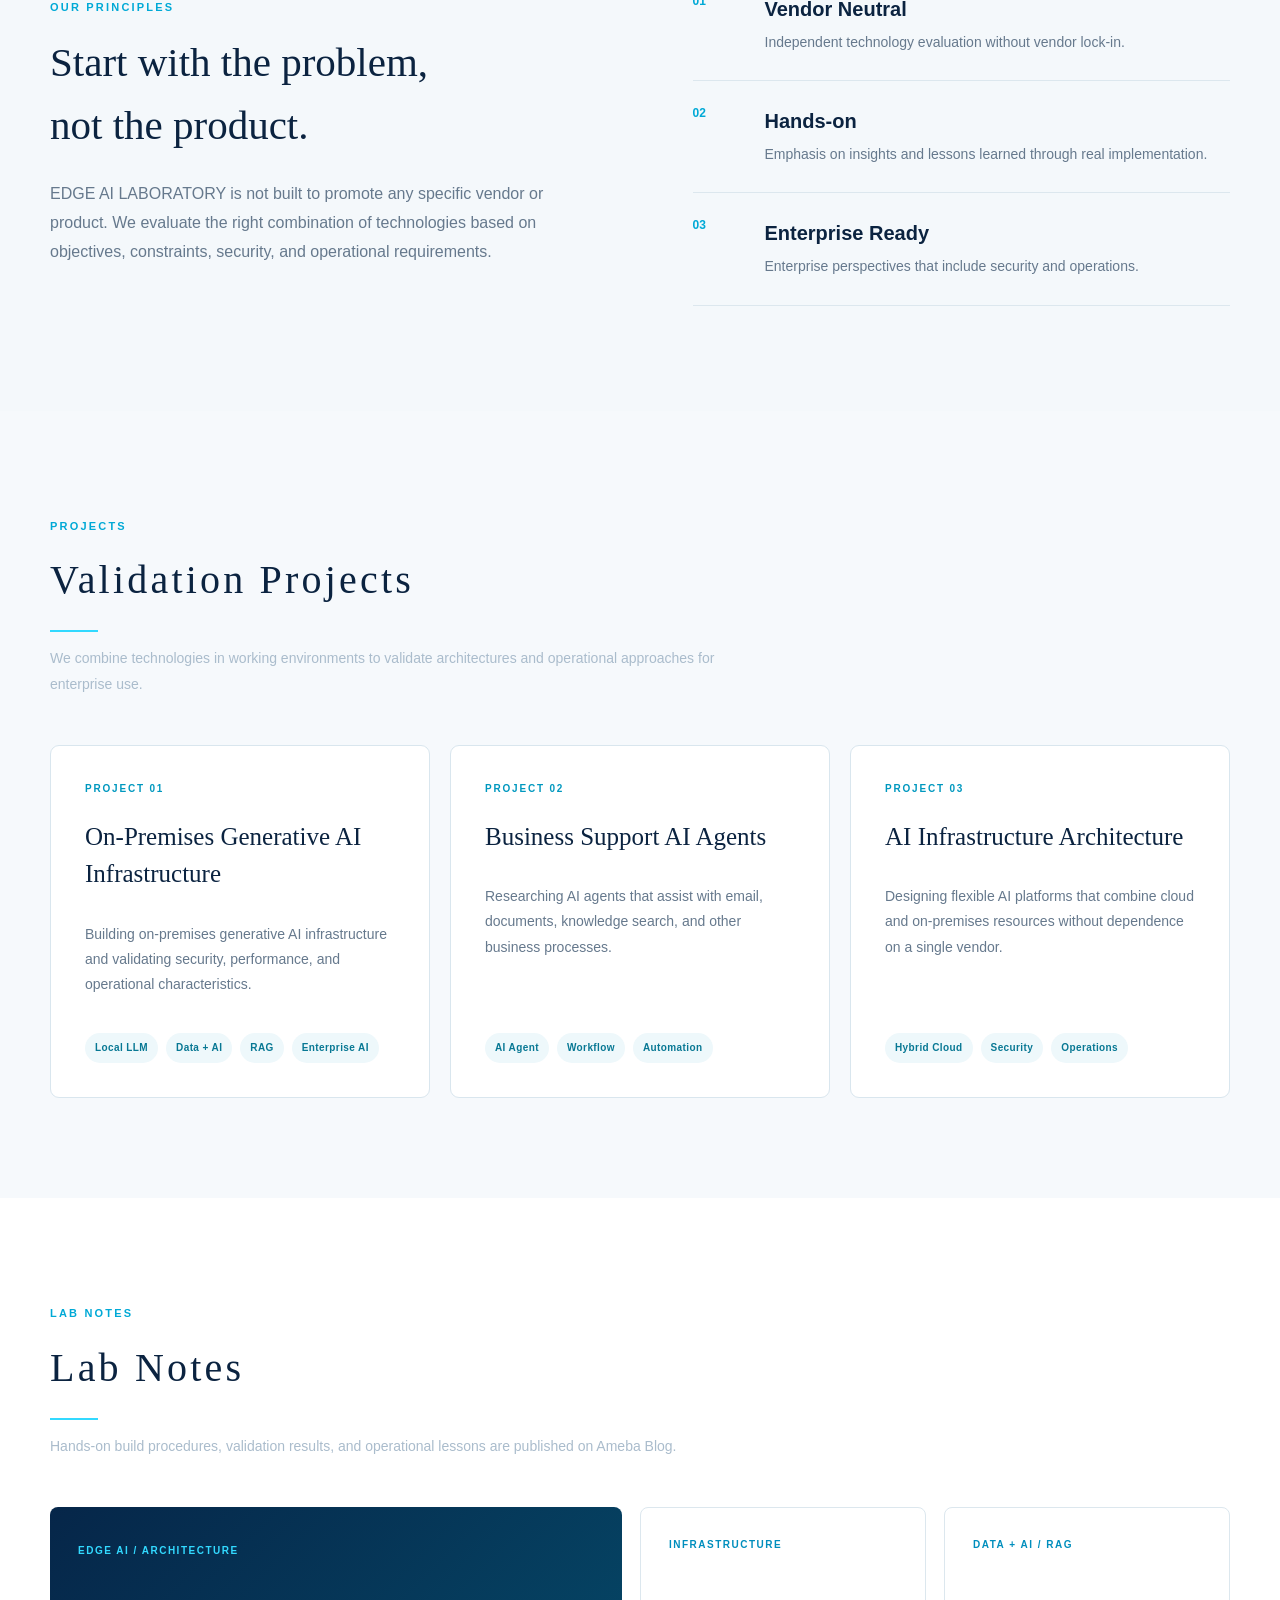
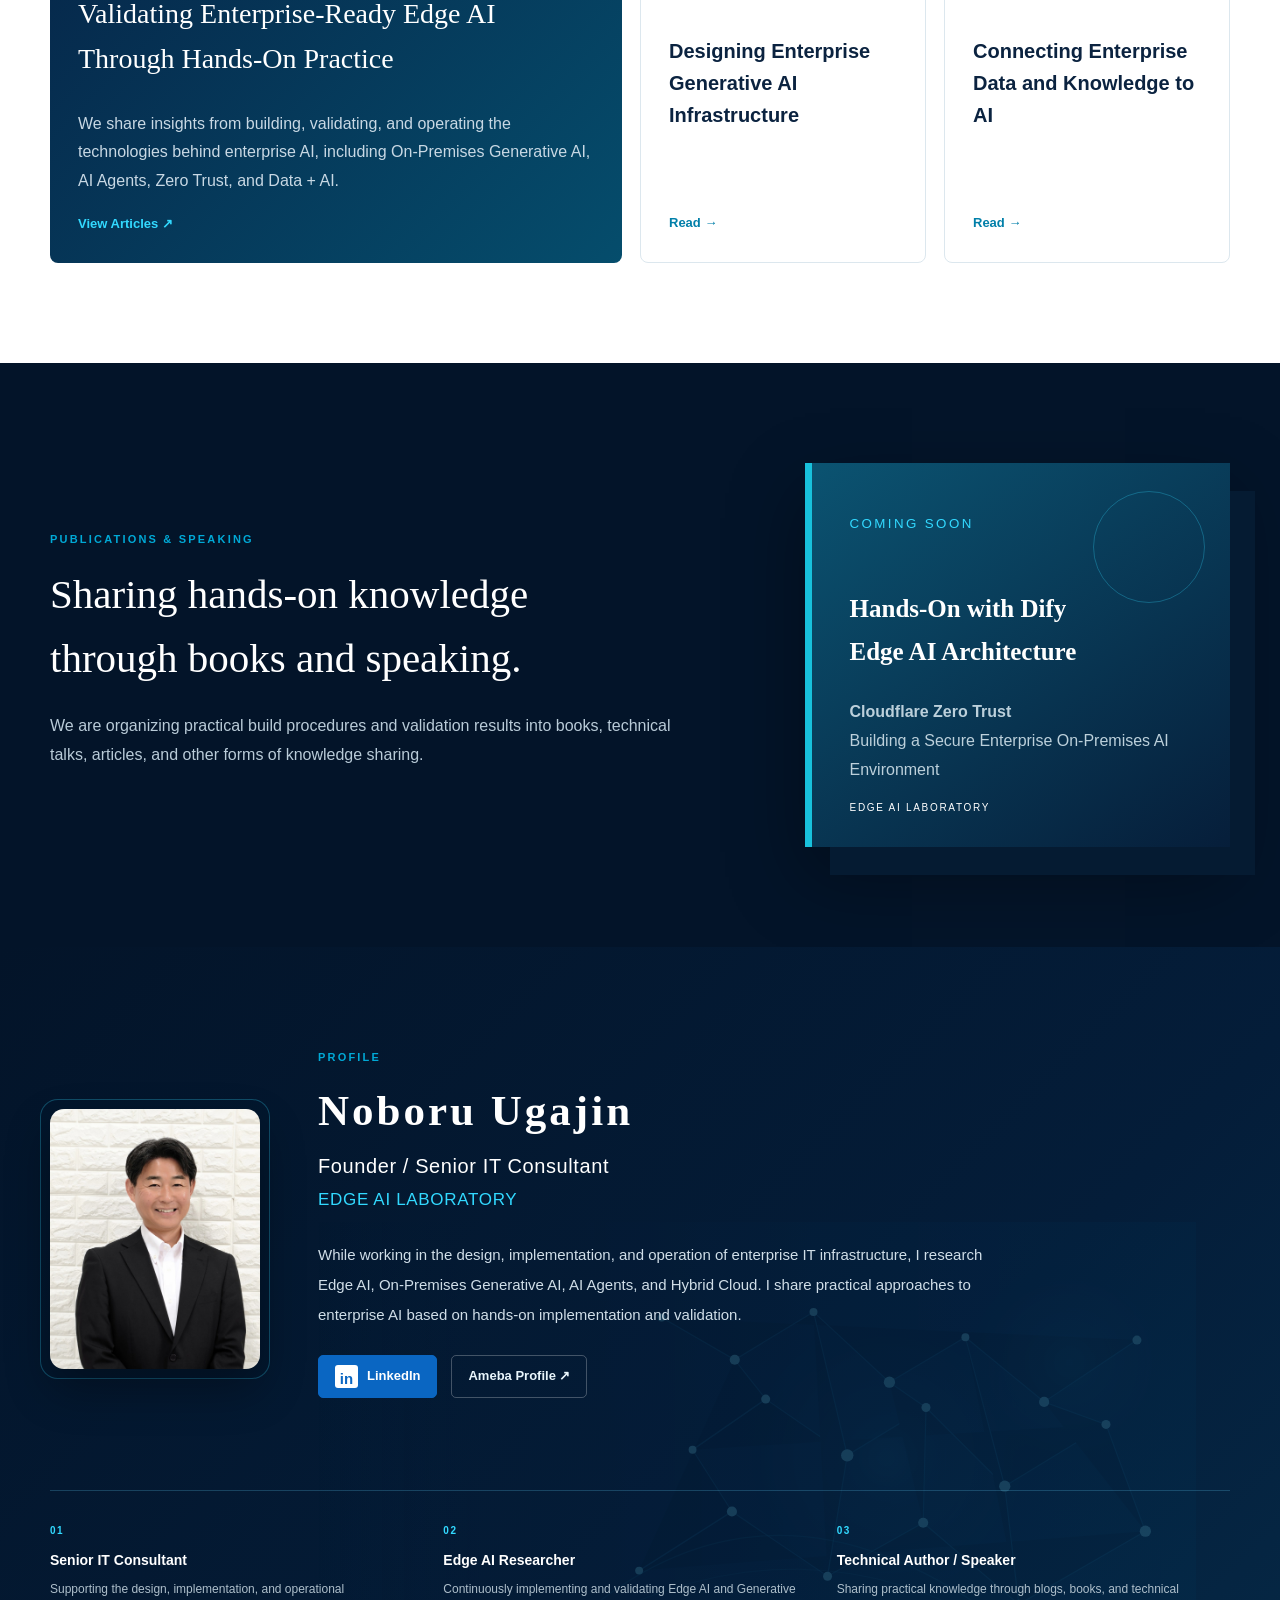
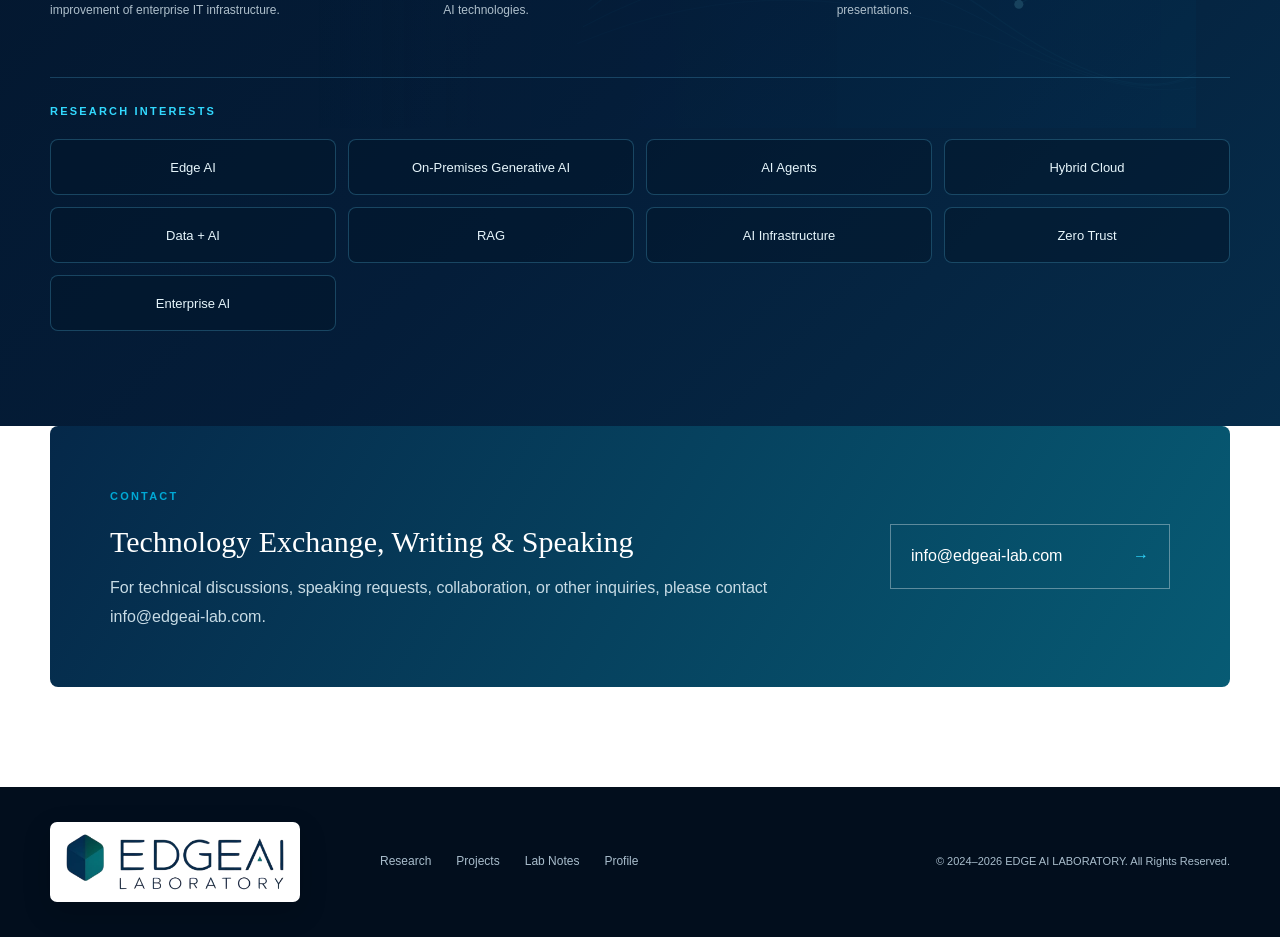
==== commit 16f26fbf: "Update EN site: Edge AI Architecture and Zero Trust" ====
--- a/en/index.html
+++ b/en/index.html
@@ -6,7 +6,7 @@
   <script>window.dataLayer=window.dataLayer||[];function gtag(){dataLayer.push(arguments)}gtag('js',new Date());gtag('config','G-TET77L7Z8R');</script>
   <meta name="viewport" content="width=device-width,initial-scale=1">
   <title>EDGE AI LABORATORY | Practical Enterprise Edge AI Research</title>
-  <meta name="description" content="EDGE AI LABORATORY researches and validates enterprise-ready Edge AI, Local Generative AI, AI Agents, Data + AI, RAG, and Hybrid Cloud through hands-on practice.">
+  <meta name="description" content="EDGE AI LABORATORY researches and validates enterprise-ready Edge AI, On-Premises Generative AI, AI Agents, Data + AI, RAG, and Hybrid Cloud through hands-on practice.">
   <meta name="keywords" content="Edge AI, Enterprise AI, Hybrid Cloud, AI Infrastructure, Generative AI, AI Agent, Data + AI, RAG, Dify, Ollama">
   <meta name="author" content="EDGE AI LABORATORY"><meta name="robots" content="index, follow, max-image-preview:large"><meta name="theme-color" content="#031429">
   <link rel="canonical" href="https://edgeai-lab.com/en/"><link rel="alternate" hreflang="ja" href="https://edgeai-lab.com/"><link rel="alternate" hreflang="en" href="https://edgeai-lab.com/en/"><link rel="alternate" hreflang="x-default" href="https://edgeai-lab.com/">
@@ -25,13 +25,13 @@
 </a>
 </div></div></header>
 <main>
-<section id="home" class="hero"><div class="hero-network" aria-hidden="true"></div><div class="hero-grid container"><div class="hero-copy reveal"><p class="hero-label">EDGE AI / LOCAL GENERATIVE AI / HYBRID CLOUD</p><h1>Researching Enterprise-Ready<br>Edge AI Through<br><em>Hands-On Practice.</em></h1><p>EDGE AI LABORATORY researches and validates practical AI solutions for the enterprise by combining Local Generative AI, AI Agents, Data + AI, RAG, and Hybrid Cloud technologies.</p><div class="hero-actions"><a href="#research" class="outline-button">Explore Research <span>›</span></a><a href="#articles" class="secondary-button">Read Lab Notes <span>›</span></a></div></div><div class="hero-orbit" aria-hidden="true"><div class="orbit orbit-a"></div><div class="orbit orbit-b"></div><div class="core"><span>AI</span><small>LAB</small></div><i class="node n1"></i><i class="node n2"></i><i class="node n3"></i><i class="node n4"></i></div></div><a class="scroll-guide" href="#research"><span>SCROLL</span><i></i></a></section>
-<section id="research" class="research-section"><div class="container"><div class="section-heading reveal"><span>RESEARCH AREAS</span><h2>Research Areas</h2><p>We evaluate technologies from a vendor-neutral perspective, focusing on what enterprises actually need.</p></div><div class="research-grid"><article class="research-card reveal"><span class="card-no">01</span><h3>Edge AI</h3><p>Researching AI that runs on edge devices and validating practical deployment and operations in real-world environments.</p><a href="#articles">→</a></article><article class="research-card reveal"><span class="card-no">02</span><h3>Local Generative AI Infrastructure</h3><p>Researching secure on-premises and local generative AI platforms for enterprise use.</p><a href="#articles">→</a></article><article class="research-card reveal"><span class="card-no">03</span><h3>AI Agents</h3><p>Designing and validating AI agents that autonomously support enterprise business processes.</p><a href="#articles">→</a></article><article class="research-card reveal"><span class="card-no">04</span><h3>Hybrid Cloud</h3><p>Exploring vendor-neutral infrastructure architectures that combine on-premises and cloud environments for the AI era.</p><a href="#articles">→</a></article><article class="research-card reveal"><span class="card-no">05</span><h3>Data + AI / Knowledge (RAG)</h3><p>Researching secure and effective ways to connect enterprise data and knowledge to generative AI and turn data into valuable answers and insights.</p><a href="#articles">→</a></article></div></div></section>
+<section id="home" class="hero"><div class="hero-network" aria-hidden="true"></div><div class="hero-grid container"><div class="hero-copy reveal"><p class="hero-label">EDGE AI / ON-PREMISES GENERATIVE AI / HYBRID CLOUD</p><h1>Researching Enterprise-Ready<br>Edge AI Through<br><em>Hands-On Practice.</em></h1><p>EDGE AI LABORATORY researches and validates Edge AI architectures that combine On-Premises Generative AI, AI Agents, Data + AI, RAG, Hybrid Cloud, and Zero Trust, with a focus on security, operations, and practical enterprise use.</p><div class="hero-actions"><a href="#research" class="outline-button">Explore Research <span>›</span></a><a href="#articles" class="secondary-button">Read Lab Notes <span>›</span></a></div></div><div class="hero-orbit" aria-hidden="true"><div class="orbit orbit-a"></div><div class="orbit orbit-b"></div><div class="core"><span>AI</span><small>LAB</small></div><i class="node n1"></i><i class="node n2"></i><i class="node n3"></i><i class="node n4"></i></div></div><a class="scroll-guide" href="#research"><span>SCROLL</span><i></i></a></section>
+<section id="research" class="research-section"><div class="container"><div class="section-heading reveal"><span>RESEARCH AREAS</span><h2>Research Areas</h2><p>We evaluate technologies from a vendor-neutral perspective, focusing on what enterprises actually need.</p></div><div class="research-grid"><article class="research-card reveal"><span class="card-no">01</span><h3>Edge AI</h3><p>Researching AI that runs on edge devices and validating practical deployment and operations in real-world environments.</p><a href="#articles">→</a></article><article class="research-card reveal"><span class="card-no">02</span><h3>On-Premises Generative AI Infrastructure</h3><p>Researching secure on-premises and local generative AI platforms for enterprise use.</p><a href="#articles">→</a></article><article class="research-card reveal"><span class="card-no">03</span><h3>AI Agents</h3><p>Designing and validating AI agents that autonomously support enterprise business processes.</p><a href="#articles">→</a></article><article class="research-card reveal"><span class="card-no">04</span><h3>Hybrid Cloud</h3><p>Exploring vendor-neutral infrastructure architectures that combine on-premises and cloud environments for the AI era.</p><a href="#articles">→</a></article><article class="research-card reveal"><span class="card-no">05</span><h3>Data + AI / Knowledge (RAG)</h3><p>Researching secure and effective ways to connect enterprise data and knowledge to generative AI and turn data into valuable answers and insights.</p><a href="#articles">→</a></article></div></div></section>
 <section class="principles"><div class="container principles-grid"><div class="principles-copy reveal"><span class="eyebrow">OUR PRINCIPLES</span><h2>Start with the problem,<br>not the product.</h2><p>EDGE AI LABORATORY is not built to promote any specific vendor or product. We evaluate the right combination of technologies based on objectives, constraints, security, and operational requirements.</p></div><div class="principle-list"><div class="reveal"><b>01</b><h3>Vendor Neutral</h3><p>Independent technology evaluation without vendor lock-in.</p></div><div class="reveal"><b>02</b><h3>Hands-on</h3><p>Emphasis on insights and lessons learned through real implementation.</p></div><div class="reveal"><b>03</b><h3>Enterprise Ready</h3><p>Enterprise perspectives that include security and operations.</p></div></div></div></section>
-<section id="projects" class="projects-section"><div class="container"><div class="section-heading left reveal"><span>PROJECTS</span><h2>Validation Projects</h2><p>We combine technologies in working environments to validate architectures and operational approaches for enterprise use.</p></div><div class="project-grid"><article class="project-card reveal"><span>PROJECT 01</span><h3>Local Generative AI Infrastructure</h3><p>Building on-premises generative AI infrastructure and validating security, performance, and operational characteristics.</p><div><b>Local LLM</b><b>Data + AI</b><b>RAG</b><b>Enterprise AI</b></div></article><article class="project-card reveal"><span>PROJECT 02</span><h3>Business Support AI Agents</h3><p>Researching AI agents that assist with email, documents, knowledge search, and other business processes.</p><div><b>AI Agent</b><b>Workflow</b><b>Automation</b></div></article><article class="project-card reveal"><span>PROJECT 03</span><h3>AI Infrastructure Architecture</h3><p>Designing flexible AI platforms that combine cloud and on-premises resources without dependence on a single vendor.</p><div><b>Hybrid Cloud</b><b>Security</b><b>Operations</b></div></article></div></div></section>
-<section id="articles" class="articles-section"><div class="container"><div class="section-heading left reveal"><span>LAB NOTES</span><h2>Lab Notes</h2><p>Hands-on build procedures, validation results, and operational lessons are published on Ameba Blog.</p></div><div class="article-grid"><a class="article-card featured reveal" href="https://www.ameba.jp/profile/general/ugajinnoboru/" target="_blank" rel="noopener"><div><span>AI AGENT / LOCAL LLM</span><h3>Building Local AI Agents<br>with Dify and Ollama</h3><p>Hands-on notes from building a local generative AI platform through practical business use.</p></div><b>View Articles ↗</b></a><a class="article-card reveal" href="https://www.ameba.jp/profile/general/ugajinnoboru/" target="_blank" rel="noopener"><span>INFRASTRUCTURE</span><h3>Designing Enterprise Generative AI Infrastructure</h3><b>Read →</b></a><a class="article-card reveal" href="https://www.ameba.jp/profile/general/ugajinnoboru/" target="_blank" rel="noopener"><span>DATA + AI / RAG</span><h3>Connecting Enterprise Data and Knowledge to AI</h3><b>Read →</b></a></div></div></section>
-<section id="publications" class="book-section"><div class="container book-layout"><div class="book-copy reveal"><span class="eyebrow">PUBLICATIONS &amp; SPEAKING</span><h2>Sharing hands-on knowledge<br>through books and speaking.</h2><p>We are organizing practical build procedures and validation results into books, technical talks, articles, and other forms of knowledge sharing.</p></div><div class="book-mock reveal"><small>COMING SOON</small><h3>Getting Started with Local Generative AI<br>using Dify and Ollama</h3><p>From environment setup to enterprise use</p><i>EDGE AI LABORATORY</i></div></div></section>
-<section id="profile" class="profile-section"><div class="container"><div class="profile-compact"><div class="profile-photo-small reveal"><img src="../assets/noboru-ugajin-profile.jpg" alt="Noboru Ugajin, Founder of EDGE AI LABORATORY"></div><div class="profile-copy reveal"><span class="eyebrow">PROFILE</span><h2>Noboru Ugajin</h2><h3>Founder / Senior IT Consultant</h3><h4>EDGE AI LABORATORY</h4><p>While working in the design, implementation, and operation of enterprise IT infrastructure, I research Edge AI, Local Generative AI, AI Agents, and Hybrid Cloud. I share practical approaches to enterprise AI based on hands-on implementation and validation.</p><div class="profile-links"><a class="linkedin-link" href="https://www.linkedin.com/in/%E7%99%BB-%E5%AE%87%E8%B3%80%E7%A5%9E-218330296/" target="_blank" rel="noopener"><span class="linkedin-icon">in</span> LinkedIn</a><a href="https://www.ameba.jp/profile/general/ugajinnoboru/" target="_blank" rel="noopener">Ameba Profile ↗</a></div></div></div><div class="role-grid compact-roles"><div class="reveal"><b>01</b><h5>Senior IT Consultant</h5><p>Supporting the design, implementation, and operational improvement of enterprise IT infrastructure.</p></div><div class="reveal"><b>02</b><h5>Edge AI Researcher</h5><p>Continuously implementing and validating Edge AI and Generative AI technologies.</p></div><div class="reveal"><b>03</b><h5>Technical Author / Speaker</h5><p>Sharing practical knowledge through blogs, books, and technical presentations.</p></div></div><div class="research-interests reveal"><span>RESEARCH INTERESTS</span><div class="interest-tags"><b>Edge AI</b><b>Local Generative AI</b><b>AI Agents</b><b>Hybrid Cloud</b><b>Data + AI</b><b>RAG</b><b>AI Infrastructure</b><b>Zero Trust</b><b>Enterprise AI</b></div></div></div></section>
+<section id="projects" class="projects-section"><div class="container"><div class="section-heading left reveal"><span>PROJECTS</span><h2>Validation Projects</h2><p>We combine technologies in working environments to validate architectures and operational approaches for enterprise use.</p></div><div class="project-grid"><article class="project-card reveal"><span>PROJECT 01</span><h3>On-Premises Generative AI Infrastructure</h3><p>Building on-premises generative AI infrastructure and validating security, performance, and operational characteristics.</p><div><b>Local LLM</b><b>Data + AI</b><b>RAG</b><b>Enterprise AI</b></div></article><article class="project-card reveal"><span>PROJECT 02</span><h3>Business Support AI Agents</h3><p>Researching AI agents that assist with email, documents, knowledge search, and other business processes.</p><div><b>AI Agent</b><b>Workflow</b><b>Automation</b></div></article><article class="project-card reveal"><span>PROJECT 03</span><h3>AI Infrastructure Architecture</h3><p>Designing flexible AI platforms that combine cloud and on-premises resources without dependence on a single vendor.</p><div><b>Hybrid Cloud</b><b>Security</b><b>Operations</b></div></article></div></div></section>
+<section id="articles" class="articles-section"><div class="container"><div class="section-heading left reveal"><span>LAB NOTES</span><h2>Lab Notes</h2><p>Hands-on build procedures, validation results, and operational lessons are published on Ameba Blog.</p></div><div class="article-grid"><a class="article-card featured reveal" href="https://www.ameba.jp/profile/general/ugajinnoboru/" target="_blank" rel="noopener"><div><span>EDGE AI / ARCHITECTURE</span><h3>Validating Enterprise-Ready Edge AI<br>Through Hands-On Practice</h3><p>We share insights from building, validating, and operating the technologies behind enterprise AI, including On-Premises Generative AI, AI Agents, Zero Trust, and Data + AI.</p></div><b>View Articles ↗</b></a><a class="article-card reveal" href="https://www.ameba.jp/profile/general/ugajinnoboru/" target="_blank" rel="noopener"><span>INFRASTRUCTURE</span><h3>Designing Enterprise Generative AI Infrastructure</h3><b>Read →</b></a><a class="article-card reveal" href="https://www.ameba.jp/profile/general/ugajinnoboru/" target="_blank" rel="noopener"><span>DATA + AI / RAG</span><h3>Connecting Enterprise Data and Knowledge to AI</h3><b>Read →</b></a></div></div></section>
+<section id="publications" class="book-section"><div class="container book-layout"><div class="book-copy reveal"><span class="eyebrow">PUBLICATIONS &amp; SPEAKING</span><h2>Sharing hands-on knowledge<br>through books and speaking.</h2><p>We are organizing practical build procedures and validation results into books, technical talks, articles, and other forms of knowledge sharing.</p></div><div class="book-mock reveal"><small>COMING SOON</small><h3>Hands-On with Dify<br>Edge AI Architecture</h3><p><strong>Cloudflare Zero Trust</strong><br>Building a Secure Enterprise On-Premises AI Environment</p><i>EDGE AI LABORATORY</i></div></div></section>
+<section id="profile" class="profile-section"><div class="container"><div class="profile-compact"><div class="profile-photo-small reveal"><img src="../assets/noboru-ugajin-profile.jpg" alt="Noboru Ugajin, Founder of EDGE AI LABORATORY"></div><div class="profile-copy reveal"><span class="eyebrow">PROFILE</span><h2>Noboru Ugajin</h2><h3>Founder / Senior IT Consultant</h3><h4>EDGE AI LABORATORY</h4><p>While working in the design, implementation, and operation of enterprise IT infrastructure, I research Edge AI, On-Premises Generative AI, AI Agents, and Hybrid Cloud. I share practical approaches to enterprise AI based on hands-on implementation and validation.</p><div class="profile-links"><a class="linkedin-link" href="https://www.linkedin.com/in/%E7%99%BB-%E5%AE%87%E8%B3%80%E7%A5%9E-218330296/" target="_blank" rel="noopener"><span class="linkedin-icon">in</span> LinkedIn</a><a href="https://www.ameba.jp/profile/general/ugajinnoboru/" target="_blank" rel="noopener">Ameba Profile ↗</a></div></div></div><div class="role-grid compact-roles"><div class="reveal"><b>01</b><h5>Senior IT Consultant</h5><p>Supporting the design, implementation, and operational improvement of enterprise IT infrastructure.</p></div><div class="reveal"><b>02</b><h5>Edge AI Researcher</h5><p>Continuously implementing and validating Edge AI and Generative AI technologies.</p></div><div class="reveal"><b>03</b><h5>Technical Author / Speaker</h5><p>Sharing practical knowledge through blogs, books, and technical presentations.</p></div></div><div class="research-interests reveal"><span>RESEARCH INTERESTS</span><div class="interest-tags"><b>Edge AI</b><b>On-Premises Generative AI</b><b>AI Agents</b><b>Hybrid Cloud</b><b>Data + AI</b><b>RAG</b><b>AI Infrastructure</b><b>Zero Trust</b><b>Enterprise AI</b></div></div></div></section>
 <section id="contact" class="contact-section"><div class="container contact-panel reveal"><div><span class="eyebrow">CONTACT</span><h2>Technology Exchange, Writing &amp; Speaking</h2><p>For technical discussions, speaking requests, collaboration, or other inquiries, please contact <a href="mailto:info@edgeai-lab.com">info@edgeai-lab.com</a>.</p></div><a href="mailto:info@edgeai-lab.com">info@edgeai-lab.com <span>→</span></a></div></section>
 </main>
 <footer><div class="container footer-grid"><div class="footer-logo-plate"><img src="../assets/edgeai-logo.png" alt="EDGE AI LABORATORY"></div><div class="footer-nav" aria-label="Footer navigation"><a href="#research">Research</a><a href="#projects">Projects</a><a href="#articles">Lab Notes</a><a href="#profile">Profile</a></div><p class="footer-copyright">© <span id="year">2024–2026</span> EDGE AI LABORATORY. All Rights Reserved.</p></div></footer><script src="../script.js"></script></body></html>
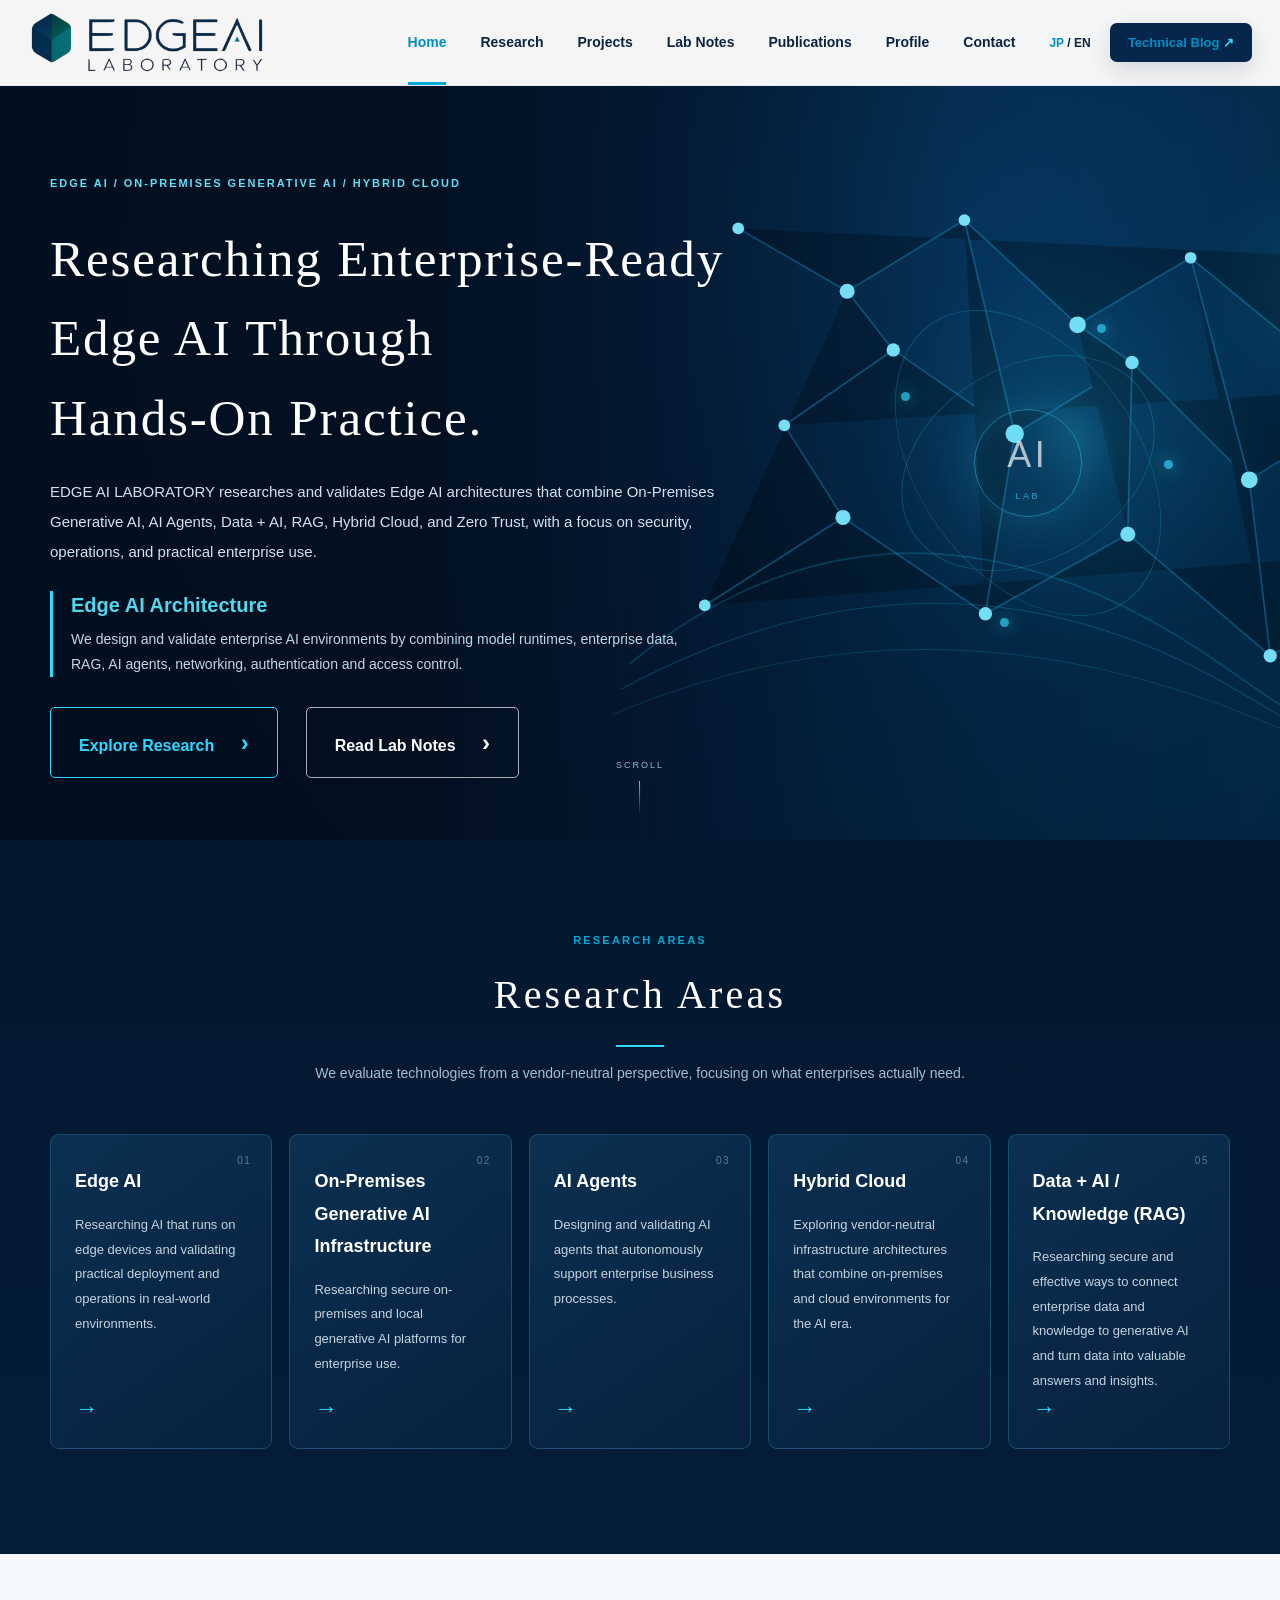
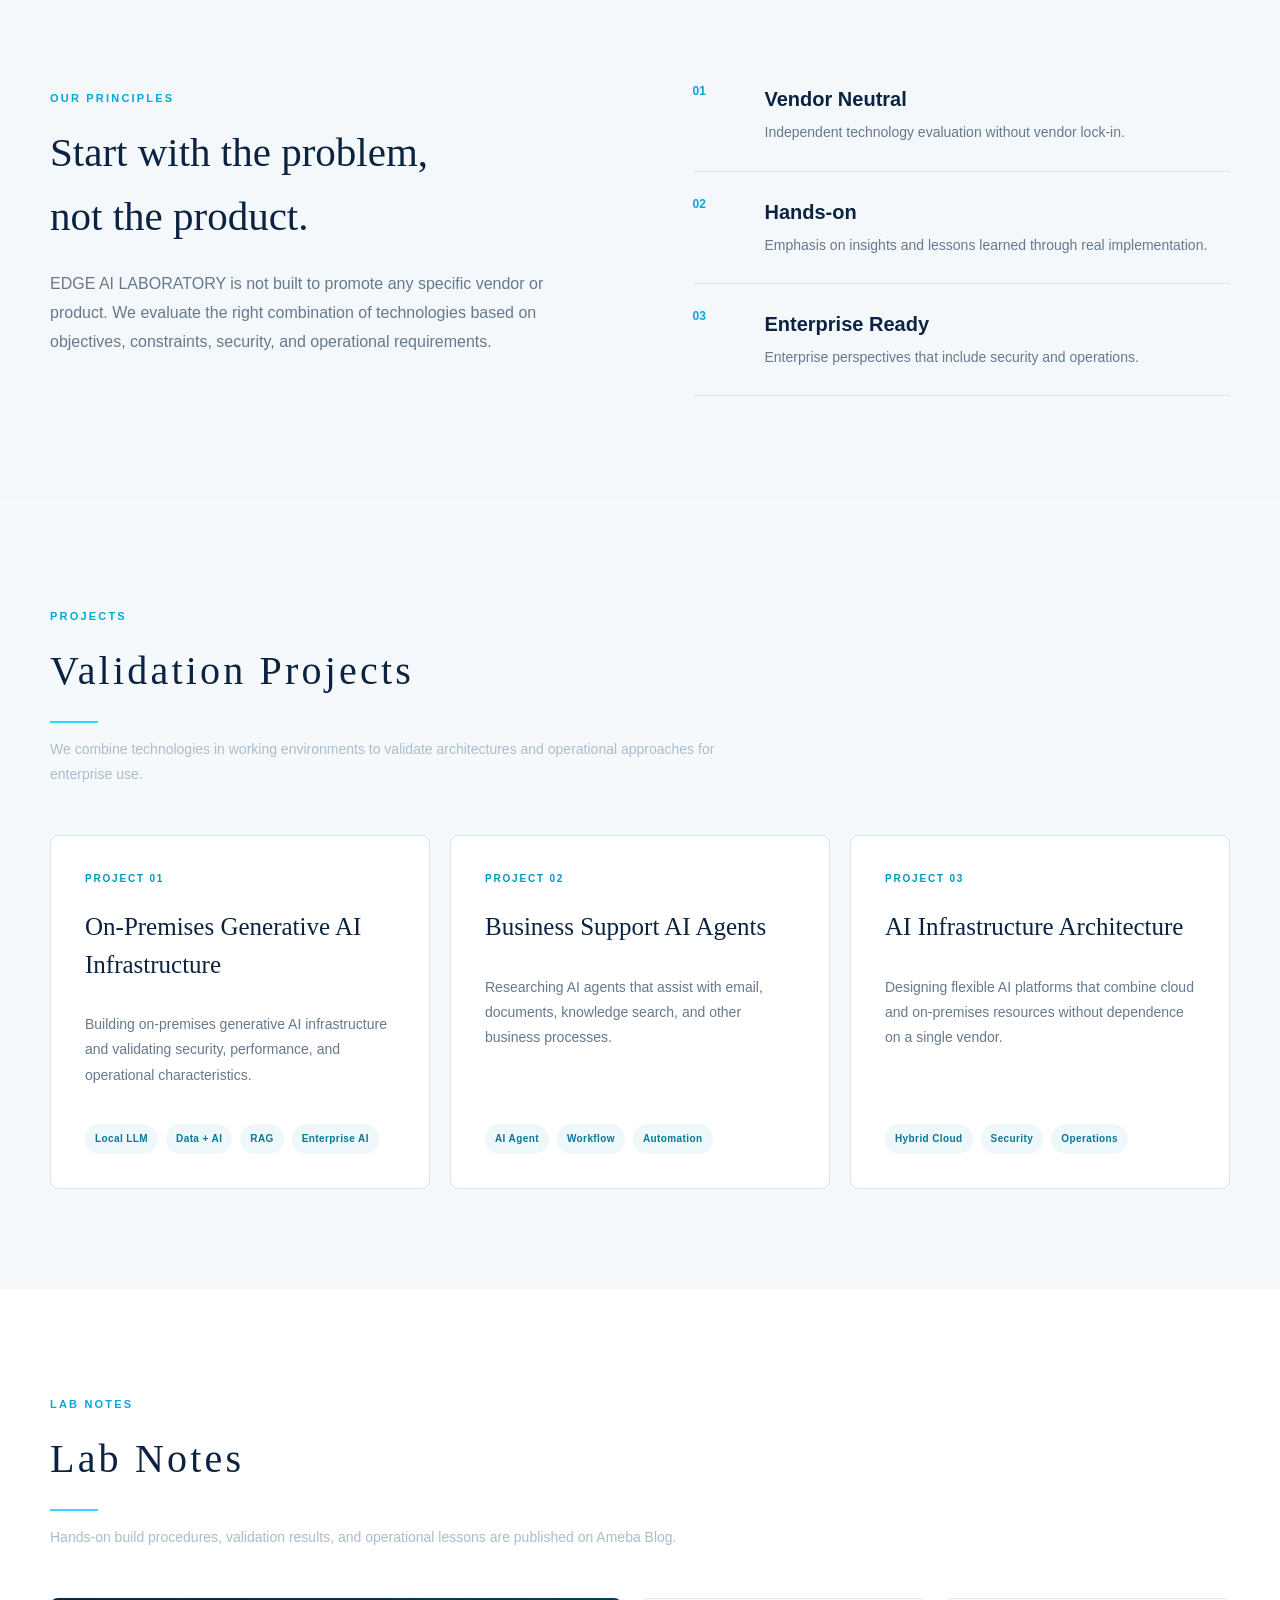
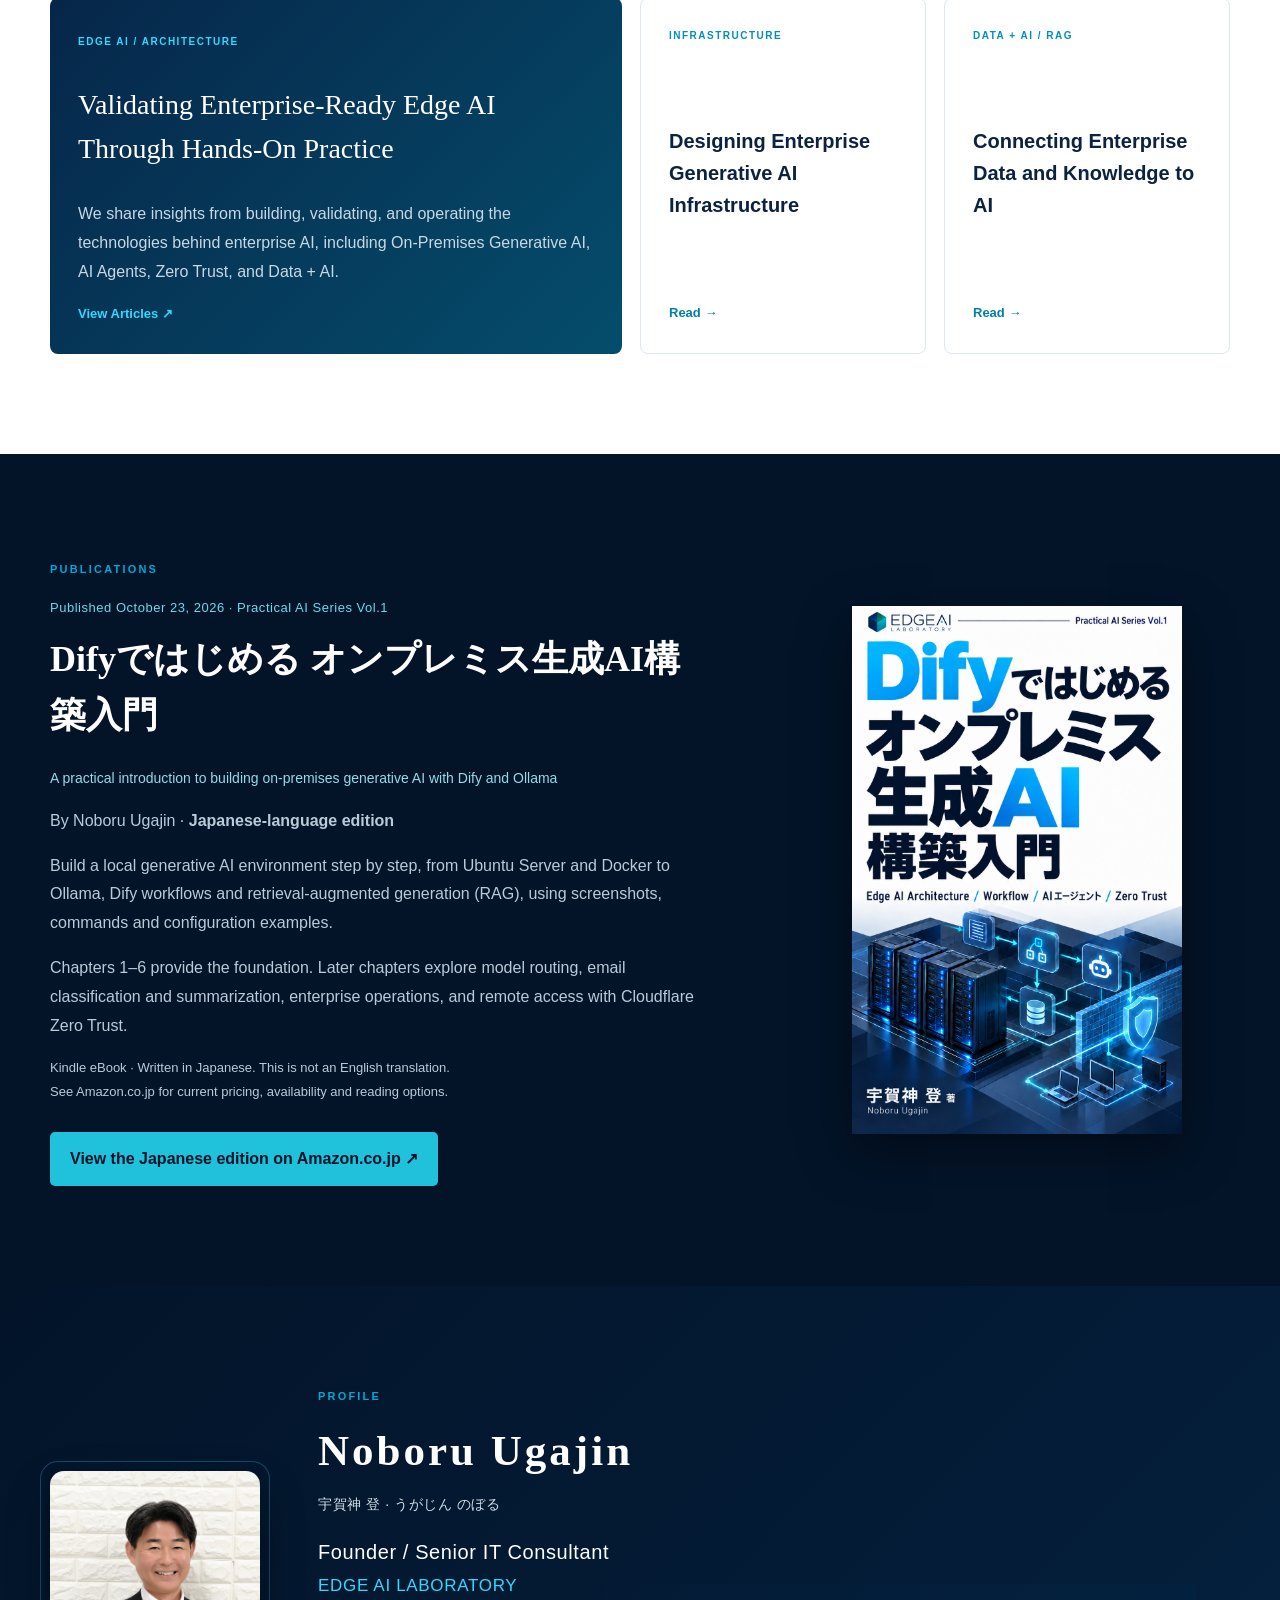
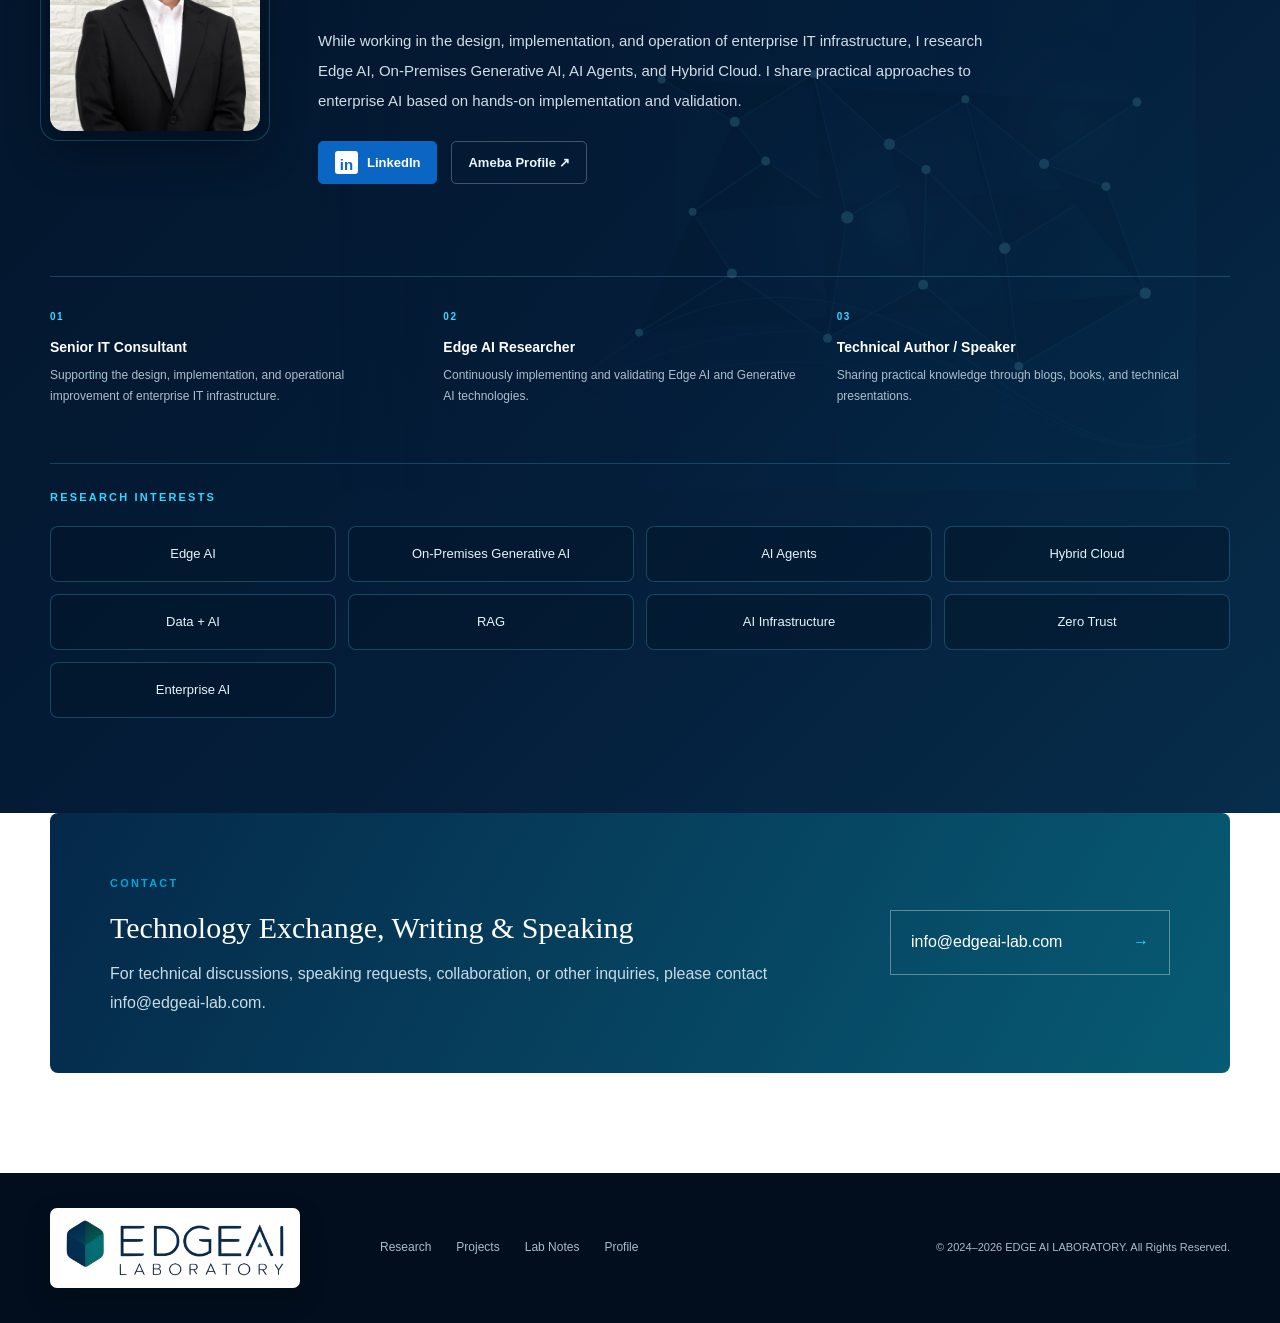
==== commit 78a58312: "Update book links and author metadata" ====
--- a/en/index.html
+++ b/en/index.html
@@ -1,37 +1,38 @@
-<!doctype html>
-<html lang="en">
-<head>
-  <meta charset="utf-8">
-  <script async src="https://www.googletagmanager.com/gtag/js?id=G-TET77L7Z8R"></script>
-  <script>window.dataLayer=window.dataLayer||[];function gtag(){dataLayer.push(arguments)}gtag('js',new Date());gtag('config','G-TET77L7Z8R');</script>
-  <meta name="viewport" content="width=device-width,initial-scale=1">
-  <title>EDGE AI LABORATORY | Practical Enterprise Edge AI Research</title>
-  <meta name="description" content="EDGE AI LABORATORY researches and validates enterprise-ready Edge AI, On-Premises Generative AI, AI Agents, Data + AI, RAG, and Hybrid Cloud through hands-on practice.">
-  <meta name="keywords" content="Edge AI, Enterprise AI, Hybrid Cloud, AI Infrastructure, Generative AI, AI Agent, Data + AI, RAG, Dify, Ollama">
-  <meta name="author" content="EDGE AI LABORATORY"><meta name="robots" content="index, follow, max-image-preview:large"><meta name="theme-color" content="#031429">
-  <link rel="canonical" href="https://edgeai-lab.com/en/"><link rel="alternate" hreflang="ja" href="https://edgeai-lab.com/"><link rel="alternate" hreflang="en" href="https://edgeai-lab.com/en/"><link rel="alternate" hreflang="x-default" href="https://edgeai-lab.com/">
-  <meta property="og:locale" content="en_US"><meta property="og:type" content="website"><meta property="og:site_name" content="EDGE AI LABORATORY"><meta property="og:title" content="EDGE AI LABORATORY | Practical Enterprise Edge AI Research"><meta property="og:description" content="Researching enterprise-ready Edge AI through hands-on practice."><meta property="og:url" content="https://edgeai-lab.com/en/"><meta property="og:image" content="https://edgeai-lab.com/assets/og-image.png">
-  <meta name="twitter:card" content="summary_large_image"><meta name="twitter:title" content="EDGE AI LABORATORY | Practical Enterprise Edge AI Research"><meta name="twitter:description" content="Researching enterprise-ready Edge AI through hands-on practice."><meta name="twitter:image" content="https://edgeai-lab.com/assets/og-image.png">
-  <link rel="icon" href="/favicon.ico" sizes="any"><link rel="icon" type="image/png" href="/assets/favicon-512.png"><link rel="apple-touch-icon" href="/assets/apple-touch-icon.png"><link rel="stylesheet" href="../style.css">
-  <style>body{font-family:Arial,"Helvetica Neue",sans-serif}.hero h1,.section-heading h2,.principles-copy h2,.book-copy h2,.profile-copy h2,.article-card.featured h3,.book-mock h3,.project-card h3,.contact-panel h2{font-family:Georgia,"Times New Roman",serif}.language-switch{font-size:12px;font-weight:800;white-space:nowrap;}.language-switch a{color:#008fc4}.ameblo-button{margin-left:16px;}@media(max-width:1100px){.language-switch{margin-left:auto}}</style>
-</head>
-<body>
-<header class="site-header"><div class="header-shell"><a class="brand" href="#home"><img src="../assets/edgeai-logo.png" alt="EDGE AI LABORATORY"></a><button class="menu-toggle" aria-expanded="false" aria-controls="main-nav"><span></span><span></span><span></span><b>MENU</b></button><nav id="main-nav" class="main-nav"><a class="active" href="#home">Home</a><a href="#research">Research</a><a href="#projects">Projects</a><a href="#articles">Lab Notes</a><a href="#publications">Publications</a><a href="#profile">Profile</a><a href="#contact">Contact</a></nav><div class="language-switch"><a href="/">JP</a> / <strong>EN</strong>
-<a class="ameblo-button"
-   href="https://www.ameba.jp/profile/general/ugajinnoboru/"
-   target="_blank"
-   rel="noopener">
-  Technical Blog <span>↗</span>
-</a>
-</div></div></header>
-<main>
-<section id="home" class="hero"><div class="hero-network" aria-hidden="true"></div><div class="hero-grid container"><div class="hero-copy reveal"><p class="hero-label">EDGE AI / ON-PREMISES GENERATIVE AI / HYBRID CLOUD</p><h1>Researching Enterprise-Ready<br>Edge AI Through<br><em>Hands-On Practice.</em></h1><p>EDGE AI LABORATORY researches and validates Edge AI architectures that combine On-Premises Generative AI, AI Agents, Data + AI, RAG, Hybrid Cloud, and Zero Trust, with a focus on security, operations, and practical enterprise use.</p><div class="hero-actions"><a href="#research" class="outline-button">Explore Research <span>›</span></a><a href="#articles" class="secondary-button">Read Lab Notes <span>›</span></a></div></div><div class="hero-orbit" aria-hidden="true"><div class="orbit orbit-a"></div><div class="orbit orbit-b"></div><div class="core"><span>AI</span><small>LAB</small></div><i class="node n1"></i><i class="node n2"></i><i class="node n3"></i><i class="node n4"></i></div></div><a class="scroll-guide" href="#research"><span>SCROLL</span><i></i></a></section>
-<section id="research" class="research-section"><div class="container"><div class="section-heading reveal"><span>RESEARCH AREAS</span><h2>Research Areas</h2><p>We evaluate technologies from a vendor-neutral perspective, focusing on what enterprises actually need.</p></div><div class="research-grid"><article class="research-card reveal"><span class="card-no">01</span><h3>Edge AI</h3><p>Researching AI that runs on edge devices and validating practical deployment and operations in real-world environments.</p><a href="#articles">→</a></article><article class="research-card reveal"><span class="card-no">02</span><h3>On-Premises Generative AI Infrastructure</h3><p>Researching secure on-premises and local generative AI platforms for enterprise use.</p><a href="#articles">→</a></article><article class="research-card reveal"><span class="card-no">03</span><h3>AI Agents</h3><p>Designing and validating AI agents that autonomously support enterprise business processes.</p><a href="#articles">→</a></article><article class="research-card reveal"><span class="card-no">04</span><h3>Hybrid Cloud</h3><p>Exploring vendor-neutral infrastructure architectures that combine on-premises and cloud environments for the AI era.</p><a href="#articles">→</a></article><article class="research-card reveal"><span class="card-no">05</span><h3>Data + AI / Knowledge (RAG)</h3><p>Researching secure and effective ways to connect enterprise data and knowledge to generative AI and turn data into valuable answers and insights.</p><a href="#articles">→</a></article></div></div></section>
-<section class="principles"><div class="container principles-grid"><div class="principles-copy reveal"><span class="eyebrow">OUR PRINCIPLES</span><h2>Start with the problem,<br>not the product.</h2><p>EDGE AI LABORATORY is not built to promote any specific vendor or product. We evaluate the right combination of technologies based on objectives, constraints, security, and operational requirements.</p></div><div class="principle-list"><div class="reveal"><b>01</b><h3>Vendor Neutral</h3><p>Independent technology evaluation without vendor lock-in.</p></div><div class="reveal"><b>02</b><h3>Hands-on</h3><p>Emphasis on insights and lessons learned through real implementation.</p></div><div class="reveal"><b>03</b><h3>Enterprise Ready</h3><p>Enterprise perspectives that include security and operations.</p></div></div></div></section>
-<section id="projects" class="projects-section"><div class="container"><div class="section-heading left reveal"><span>PROJECTS</span><h2>Validation Projects</h2><p>We combine technologies in working environments to validate architectures and operational approaches for enterprise use.</p></div><div class="project-grid"><article class="project-card reveal"><span>PROJECT 01</span><h3>On-Premises Generative AI Infrastructure</h3><p>Building on-premises generative AI infrastructure and validating security, performance, and operational characteristics.</p><div><b>Local LLM</b><b>Data + AI</b><b>RAG</b><b>Enterprise AI</b></div></article><article class="project-card reveal"><span>PROJECT 02</span><h3>Business Support AI Agents</h3><p>Researching AI agents that assist with email, documents, knowledge search, and other business processes.</p><div><b>AI Agent</b><b>Workflow</b><b>Automation</b></div></article><article class="project-card reveal"><span>PROJECT 03</span><h3>AI Infrastructure Architecture</h3><p>Designing flexible AI platforms that combine cloud and on-premises resources without dependence on a single vendor.</p><div><b>Hybrid Cloud</b><b>Security</b><b>Operations</b></div></article></div></div></section>
-<section id="articles" class="articles-section"><div class="container"><div class="section-heading left reveal"><span>LAB NOTES</span><h2>Lab Notes</h2><p>Hands-on build procedures, validation results, and operational lessons are published on Ameba Blog.</p></div><div class="article-grid"><a class="article-card featured reveal" href="https://www.ameba.jp/profile/general/ugajinnoboru/" target="_blank" rel="noopener"><div><span>EDGE AI / ARCHITECTURE</span><h3>Validating Enterprise-Ready Edge AI<br>Through Hands-On Practice</h3><p>We share insights from building, validating, and operating the technologies behind enterprise AI, including On-Premises Generative AI, AI Agents, Zero Trust, and Data + AI.</p></div><b>View Articles ↗</b></a><a class="article-card reveal" href="https://www.ameba.jp/profile/general/ugajinnoboru/" target="_blank" rel="noopener"><span>INFRASTRUCTURE</span><h3>Designing Enterprise Generative AI Infrastructure</h3><b>Read →</b></a><a class="article-card reveal" href="https://www.ameba.jp/profile/general/ugajinnoboru/" target="_blank" rel="noopener"><span>DATA + AI / RAG</span><h3>Connecting Enterprise Data and Knowledge to AI</h3><b>Read →</b></a></div></div></section>
-<section id="publications" class="book-section"><div class="container book-layout"><div class="book-copy reveal"><span class="eyebrow">PUBLICATIONS &amp; SPEAKING</span><h2>Sharing hands-on knowledge<br>through books and speaking.</h2><p>We are organizing practical build procedures and validation results into books, technical talks, articles, and other forms of knowledge sharing.</p></div><div class="book-mock reveal"><small>COMING SOON</small><h3>Hands-On with Dify<br>Edge AI Architecture</h3><p><strong>Cloudflare Zero Trust</strong><br>Building a Secure Enterprise On-Premises AI Environment</p><i>EDGE AI LABORATORY</i></div></div></section>
-<section id="profile" class="profile-section"><div class="container"><div class="profile-compact"><div class="profile-photo-small reveal"><img src="../assets/noboru-ugajin-profile.jpg" alt="Noboru Ugajin, Founder of EDGE AI LABORATORY"></div><div class="profile-copy reveal"><span class="eyebrow">PROFILE</span><h2>Noboru Ugajin</h2><h3>Founder / Senior IT Consultant</h3><h4>EDGE AI LABORATORY</h4><p>While working in the design, implementation, and operation of enterprise IT infrastructure, I research Edge AI, On-Premises Generative AI, AI Agents, and Hybrid Cloud. I share practical approaches to enterprise AI based on hands-on implementation and validation.</p><div class="profile-links"><a class="linkedin-link" href="https://www.linkedin.com/in/%E7%99%BB-%E5%AE%87%E8%B3%80%E7%A5%9E-218330296/" target="_blank" rel="noopener"><span class="linkedin-icon">in</span> LinkedIn</a><a href="https://www.ameba.jp/profile/general/ugajinnoboru/" target="_blank" rel="noopener">Ameba Profile ↗</a></div></div></div><div class="role-grid compact-roles"><div class="reveal"><b>01</b><h5>Senior IT Consultant</h5><p>Supporting the design, implementation, and operational improvement of enterprise IT infrastructure.</p></div><div class="reveal"><b>02</b><h5>Edge AI Researcher</h5><p>Continuously implementing and validating Edge AI and Generative AI technologies.</p></div><div class="reveal"><b>03</b><h5>Technical Author / Speaker</h5><p>Sharing practical knowledge through blogs, books, and technical presentations.</p></div></div><div class="research-interests reveal"><span>RESEARCH INTERESTS</span><div class="interest-tags"><b>Edge AI</b><b>On-Premises Generative AI</b><b>AI Agents</b><b>Hybrid Cloud</b><b>Data + AI</b><b>RAG</b><b>AI Infrastructure</b><b>Zero Trust</b><b>Enterprise AI</b></div></div></div></section>
-<section id="contact" class="contact-section"><div class="container contact-panel reveal"><div><span class="eyebrow">CONTACT</span><h2>Technology Exchange, Writing &amp; Speaking</h2><p>For technical discussions, speaking requests, collaboration, or other inquiries, please contact <a href="mailto:info@edgeai-lab.com">info@edgeai-lab.com</a>.</p></div><a href="mailto:info@edgeai-lab.com">info@edgeai-lab.com <span>→</span></a></div></section>
-</main>
-<footer><div class="container footer-grid"><div class="footer-logo-plate"><img src="../assets/edgeai-logo.png" alt="EDGE AI LABORATORY"></div><div class="footer-nav" aria-label="Footer navigation"><a href="#research">Research</a><a href="#projects">Projects</a><a href="#articles">Lab Notes</a><a href="#profile">Profile</a></div><p class="footer-copyright">© <span id="year">2024–2026</span> EDGE AI LABORATORY. All Rights Reserved.</p></div></footer><script src="../script.js"></script></body></html>
+<!doctype html>
+<html lang="en">
+<head>
+  <meta charset="utf-8">
+  <script async src="https://www.googletagmanager.com/gtag/js?id=G-TET77L7Z8R"></script>
+  <script>window.dataLayer=window.dataLayer||[];function gtag(){dataLayer.push(arguments)}gtag('js',new Date());gtag('config','G-TET77L7Z8R');</script>
+  <meta name="viewport" content="width=device-width,initial-scale=1">
+  <title>EDGE AI LABORATORY | Practical Enterprise Edge AI Research</title>
+  <meta name="description" content="EDGE AI LABORATORY, founded by Noboru Ugajin (宇賀神 登), researches enterprise Edge AI, local generative AI, RAG and Zero Trust. Discover his Japanese-language book on Dify and Ollama.">
+  <meta name="keywords" content="Edge AI, Enterprise AI, Hybrid Cloud, AI Infrastructure, Generative AI, AI Agent, Data + AI, RAG, Dify, Ollama">
+  <meta name="author" content="EDGE AI LABORATORY"><meta name="robots" content="index, follow, max-image-preview:large"><meta name="theme-color" content="#031429">
+  <link rel="canonical" href="https://edgeai-lab.com/en/"><link rel="alternate" hreflang="ja" href="https://edgeai-lab.com/"><link rel="alternate" hreflang="en" href="https://edgeai-lab.com/en/"><link rel="alternate" hreflang="x-default" href="https://edgeai-lab.com/">
+  <meta property="og:locale" content="en_US"><meta property="og:type" content="website"><meta property="og:site_name" content="EDGE AI LABORATORY"><meta property="og:title" content="EDGE AI LABORATORY | Practical Enterprise Edge AI Research"><meta property="og:description" content="EDGE AI LABORATORY, founded by Noboru Ugajin (宇賀神 登), researches enterprise Edge AI, local generative AI, RAG and Zero Trust. Discover his Japanese-language book on Dify and Ollama."><meta property="og:url" content="https://edgeai-lab.com/en/"><meta property="og:image" content="https://edgeai-lab.com/assets/og-image.png">
+  <meta name="twitter:card" content="summary_large_image"><meta name="twitter:title" content="EDGE AI LABORATORY | Practical Enterprise Edge AI Research"><meta name="twitter:description" content="EDGE AI LABORATORY, founded by Noboru Ugajin (宇賀神 登), researches enterprise Edge AI, local generative AI, RAG and Zero Trust. Discover his Japanese-language book on Dify and Ollama."><meta name="twitter:image" content="https://edgeai-lab.com/assets/og-image.png">
+  <link rel="icon" href="/favicon.ico" sizes="any"><link rel="icon" type="image/png" href="/assets/favicon-512.png"><link rel="apple-touch-icon" href="/assets/apple-touch-icon.png"><link rel="stylesheet" href="../style.css?v=20261024-2">
+  <style>body{font-family:Arial,"Helvetica Neue",sans-serif}.hero h1,.section-heading h2,.principles-copy h2,.book-copy h2,.profile-copy h2,.article-card.featured h3,.book-mock h3,.project-card h3,.contact-panel h2{font-family:Georgia,"Times New Roman",serif}.language-switch{font-size:12px;font-weight:800;white-space:nowrap;}.language-switch a{color:#008fc4}.ameblo-button{margin-left:16px;}@media(max-width:1100px){.language-switch{margin-left:auto}}</style>
+<script type="application/ld+json">{"@context": "https://schema.org", "@graph": [{"@type": "Person", "@id": "https://edgeai-lab.com/#founder", "name": "宇賀神 登", "alternateName": ["宇賀神登", "宇賀神　登", "宇賀神のぼる", "宇賀神 のぼる", "うがじん のぼる", "Noboru Ugajin"], "url": "https://edgeai-lab.com/#profile", "image": "https://edgeai-lab.com/assets/noboru-ugajin-profile.jpg", "affiliation": {"@type": "Organization", "name": "エッジAIラボラトリー", "url": "https://edgeai-lab.com/"}}, {"@type": "Book", "@id": "https://edgeai-lab.com/#book-vol1", "name": "Difyではじめる オンプレミス生成AI構築入門", "inLanguage": "ja", "bookFormat": "https://schema.org/EBook", "datePublished": "2026-10-23", "author": {"@id": "https://edgeai-lab.com/#founder"}, "publisher": {"@type": "Organization", "name": "エッジAIラボラトリー"}, "image": "https://edgeai-lab.com/assets/dify-book-cover.jpg", "url": "https://www.amazon.co.jp/dp/B0HP2777ZJ"}]}</script>
+</head>
+<body>
+<header class="site-header"><div class="header-shell"><a class="brand" href="#home"><img src="../assets/edgeai-logo.png" alt="EDGE AI LABORATORY"></a><button class="menu-toggle" aria-expanded="false" aria-controls="main-nav"><span></span><span></span><span></span><b>MENU</b></button><nav id="main-nav" class="main-nav"><a class="active" href="#home">Home</a><a href="#research">Research</a><a href="#projects">Projects</a><a href="#articles">Lab Notes</a><a href="#publications">Publications</a><a href="#profile">Profile</a><a href="#contact">Contact</a></nav><div class="language-switch"><a href="/">JP</a> / <strong>EN</strong>
+<a class="ameblo-button"
+   href="https://www.ameba.jp/profile/general/ugajinnoboru/"
+   target="_blank"
+   rel="noopener">
+  Technical Blog <span>↗</span>
+</a>
+</div></div></header>
+<main>
+<section id="home" class="hero"><div class="hero-network" aria-hidden="true"></div><div class="hero-grid container"><div class="hero-copy reveal"><p class="hero-label">EDGE AI / ON-PREMISES GENERATIVE AI / HYBRID CLOUD</p><h1>Researching Enterprise-Ready<br>Edge AI Through<br><em>Hands-On Practice.</em></h1><p>EDGE AI LABORATORY researches and validates Edge AI architectures that combine On-Premises Generative AI, AI Agents, Data + AI, RAG, Hybrid Cloud, and Zero Trust, with a focus on security, operations, and practical enterprise use.</p><div class="architecture-intro"><h2>Edge AI Architecture</h2><p>We design and validate enterprise AI environments by combining model runtimes, enterprise data, RAG, AI agents, networking, authentication and access control.</p></div><div class="hero-actions"><a href="#research" class="outline-button">Explore Research <span>›</span></a><a href="#articles" class="secondary-button">Read Lab Notes <span>›</span></a></div></div><div class="hero-orbit" aria-hidden="true"><div class="orbit orbit-a"></div><div class="orbit orbit-b"></div><div class="core"><span>AI</span><small>LAB</small></div><i class="node n1"></i><i class="node n2"></i><i class="node n3"></i><i class="node n4"></i></div></div><a class="scroll-guide" href="#research"><span>SCROLL</span><i></i></a></section>
+<section id="research" class="research-section"><div class="container"><div class="section-heading reveal"><span>RESEARCH AREAS</span><h2>Research Areas</h2><p>We evaluate technologies from a vendor-neutral perspective, focusing on what enterprises actually need.</p></div><div class="research-grid"><article class="research-card reveal"><span class="card-no">01</span><h3>Edge AI</h3><p>Researching AI that runs on edge devices and validating practical deployment and operations in real-world environments.</p><a href="#articles">→</a></article><article class="research-card reveal"><span class="card-no">02</span><h3>On-Premises Generative AI Infrastructure</h3><p>Researching secure on-premises and local generative AI platforms for enterprise use.</p><a href="#articles">→</a></article><article class="research-card reveal"><span class="card-no">03</span><h3>AI Agents</h3><p>Designing and validating AI agents that autonomously support enterprise business processes.</p><a href="#articles">→</a></article><article class="research-card reveal"><span class="card-no">04</span><h3>Hybrid Cloud</h3><p>Exploring vendor-neutral infrastructure architectures that combine on-premises and cloud environments for the AI era.</p><a href="#articles">→</a></article><article class="research-card reveal"><span class="card-no">05</span><h3>Data + AI / Knowledge (RAG)</h3><p>Researching secure and effective ways to connect enterprise data and knowledge to generative AI and turn data into valuable answers and insights.</p><a href="#articles">→</a></article></div></div></section>
+<section class="principles"><div class="container principles-grid"><div class="principles-copy reveal"><span class="eyebrow">OUR PRINCIPLES</span><h2>Start with the problem,<br>not the product.</h2><p>EDGE AI LABORATORY is not built to promote any specific vendor or product. We evaluate the right combination of technologies based on objectives, constraints, security, and operational requirements.</p></div><div class="principle-list"><div class="reveal"><b>01</b><h3>Vendor Neutral</h3><p>Independent technology evaluation without vendor lock-in.</p></div><div class="reveal"><b>02</b><h3>Hands-on</h3><p>Emphasis on insights and lessons learned through real implementation.</p></div><div class="reveal"><b>03</b><h3>Enterprise Ready</h3><p>Enterprise perspectives that include security and operations.</p></div></div></div></section>
+<section id="projects" class="projects-section"><div class="container"><div class="section-heading left reveal"><span>PROJECTS</span><h2>Validation Projects</h2><p>We combine technologies in working environments to validate architectures and operational approaches for enterprise use.</p></div><div class="project-grid"><article class="project-card reveal"><span>PROJECT 01</span><h3>On-Premises Generative AI Infrastructure</h3><p>Building on-premises generative AI infrastructure and validating security, performance, and operational characteristics.</p><div><b>Local LLM</b><b>Data + AI</b><b>RAG</b><b>Enterprise AI</b></div></article><article class="project-card reveal"><span>PROJECT 02</span><h3>Business Support AI Agents</h3><p>Researching AI agents that assist with email, documents, knowledge search, and other business processes.</p><div><b>AI Agent</b><b>Workflow</b><b>Automation</b></div></article><article class="project-card reveal"><span>PROJECT 03</span><h3>AI Infrastructure Architecture</h3><p>Designing flexible AI platforms that combine cloud and on-premises resources without dependence on a single vendor.</p><div><b>Hybrid Cloud</b><b>Security</b><b>Operations</b></div></article></div></div></section>
+<section id="articles" class="articles-section"><div class="container"><div class="section-heading left reveal"><span>LAB NOTES</span><h2>Lab Notes</h2><p>Hands-on build procedures, validation results, and operational lessons are published on Ameba Blog.</p></div><div class="article-grid"><a class="article-card featured reveal" href="https://www.ameba.jp/profile/general/ugajinnoboru/" target="_blank" rel="noopener"><div><span>EDGE AI / ARCHITECTURE</span><h3>Validating Enterprise-Ready Edge AI<br>Through Hands-On Practice</h3><p>We share insights from building, validating, and operating the technologies behind enterprise AI, including On-Premises Generative AI, AI Agents, Zero Trust, and Data + AI.</p></div><b>View Articles ↗</b></a><a class="article-card reveal" href="https://www.ameba.jp/profile/general/ugajinnoboru/" target="_blank" rel="noopener"><span>INFRASTRUCTURE</span><h3>Designing Enterprise Generative AI Infrastructure</h3><b>Read →</b></a><a class="article-card reveal" href="https://www.ameba.jp/profile/general/ugajinnoboru/" target="_blank" rel="noopener"><span>DATA + AI / RAG</span><h3>Connecting Enterprise Data and Knowledge to AI</h3><b>Read →</b></a></div></div></section>
+<section id="publications" class="book-section"><div class="container book-layout"><div class="book-copy reveal"><span class="eyebrow">PUBLICATIONS</span><p class="publication-status">Published October 23, 2026 · Practical AI Series Vol.1</p><h2>Difyではじめる オンプレミス生成AI構築入門</h2><p class="publication-subtitle">A practical introduction to building on-premises generative AI with Dify and Ollama</p><p>By Noboru Ugajin · <strong>Japanese-language edition</strong></p><p>Build a local generative AI environment step by step, from Ubuntu Server and Docker to Ollama, Dify workflows and retrieval-augmented generation (RAG), using screenshots, commands and configuration examples.</p><p>Chapters 1–6 provide the foundation. Later chapters explore model routing, email classification and summarization, enterprise operations, and remote access with Cloudflare Zero Trust.</p><p class="publication-details">Kindle eBook · Written in Japanese. This is not an English translation.<br>See Amazon.co.jp for current pricing, availability and reading options.</p><a class="publication-button" href="https://www.amazon.co.jp/dp/B0HP2777ZJ" target="_blank" rel="noopener noreferrer">View the Japanese edition on Amazon.co.jp <span aria-hidden="true">↗</span></a></div><a class="publication-cover reveal" style="display:block;width:100%;max-width:330px;justify-self:center;align-self:center" href="https://www.amazon.co.jp/dp/B0HP2777ZJ" target="_blank" rel="noopener noreferrer" aria-label="View the Japanese edition on Amazon.co.jp"><img src="../assets/dify-book-cover.jpg" alt="Cover of the Japanese-language Dify and Ollama book by Noboru Ugajin" width="992" height="1586" style="display:block;width:100%;max-width:100%;height:auto;object-fit:contain;aspect-ratio:992 / 1586" loading="lazy"></a></div></section>
+<section id="profile" class="profile-section"><div class="container"><div class="profile-compact"><div class="profile-photo-small reveal"><img src="../assets/noboru-ugajin-profile.jpg" alt="Noboru Ugajin, Founder of EDGE AI LABORATORY"></div><div class="profile-copy reveal"><span class="eyebrow">PROFILE</span><h2>Noboru Ugajin</h2><p class="profile-reading">宇賀神 登 · うがじん のぼる</p><h3>Founder / Senior IT Consultant</h3><h4>EDGE AI LABORATORY</h4><p>While working in the design, implementation, and operation of enterprise IT infrastructure, I research Edge AI, On-Premises Generative AI, AI Agents, and Hybrid Cloud. I share practical approaches to enterprise AI based on hands-on implementation and validation.</p><div class="profile-links"><a class="linkedin-link" href="https://www.linkedin.com/in/%E7%99%BB-%E5%AE%87%E8%B3%80%E7%A5%9E-218330296/" target="_blank" rel="noopener"><span class="linkedin-icon">in</span> LinkedIn</a><a href="https://www.ameba.jp/profile/general/ugajinnoboru/" target="_blank" rel="noopener">Ameba Profile ↗</a></div></div></div><div class="role-grid compact-roles"><div class="reveal"><b>01</b><h5>Senior IT Consultant</h5><p>Supporting the design, implementation, and operational improvement of enterprise IT infrastructure.</p></div><div class="reveal"><b>02</b><h5>Edge AI Researcher</h5><p>Continuously implementing and validating Edge AI and Generative AI technologies.</p></div><div class="reveal"><b>03</b><h5>Technical Author / Speaker</h5><p>Sharing practical knowledge through blogs, books, and technical presentations.</p></div></div><div class="research-interests reveal"><span>RESEARCH INTERESTS</span><div class="interest-tags"><b>Edge AI</b><b>On-Premises Generative AI</b><b>AI Agents</b><b>Hybrid Cloud</b><b>Data + AI</b><b>RAG</b><b>AI Infrastructure</b><b>Zero Trust</b><b>Enterprise AI</b></div></div></div></section>
+<section id="contact" class="contact-section"><div class="container contact-panel reveal"><div><span class="eyebrow">CONTACT</span><h2>Technology Exchange, Writing &amp; Speaking</h2><p>For technical discussions, speaking requests, collaboration, or other inquiries, please contact <a href="mailto:info@edgeai-lab.com">info@edgeai-lab.com</a>.</p></div><a href="mailto:info@edgeai-lab.com">info@edgeai-lab.com <span>→</span></a></div></section>
+</main>
+<footer><div class="container footer-grid"><div class="footer-logo-plate"><img src="../assets/edgeai-logo.png" alt="EDGE AI LABORATORY"></div><div class="footer-nav" aria-label="Footer navigation"><a href="#research">Research</a><a href="#projects">Projects</a><a href="#articles">Lab Notes</a><a href="#profile">Profile</a></div><p class="footer-copyright">© <span id="year">2024–2026</span> EDGE AI LABORATORY. All Rights Reserved.</p></div></footer><script src="../script.js"></script></body></html>
--- a/style.css
+++ b/style.css
@@ -394,3 +394,23 @@
     font-size:.52em;
   }
 }
+
+/* Publication launch and architecture introduction — 2026-10-24 */
+.architecture-intro{margin:24px 0;padding-left:18px;border-left:3px solid var(--cyan)}
+.architecture-intro h2{font:700 20px/1.4 "Yu Gothic",sans-serif;color:#54d7eb;margin:0 0 8px}
+.architecture-intro p{font-size:14px;line-height:1.8;color:#c3d6e3;margin:0;max-width:620px}
+.book-copy .publication-status{color:#67dbea;font-size:13px;letter-spacing:.04em}
+.book-copy h2{font:700 clamp(26px,3vw,36px)/1.55 "Yu Gothic",sans-serif}
+.book-copy .publication-subtitle{font-size:14px;color:#92dce6}
+.book-copy .publication-details{font-size:13px;line-height:1.8}
+.publication-cover{display:block;max-width:330px;justify-self:center;transition:transform .2s}
+.publication-cover:hover{transform:translateY(-4px)}
+.publication-cover img{display:block;width:100%;height:auto;box-shadow:0 18px 50px #0007}
+.publication-button{display:inline-block;margin-top:16px;padding:14px 20px;background:#20c1da;color:#031429!important;font-weight:700;border-radius:5px;line-height:1.6}
+.publication-button:focus-visible,.publication-cover:focus-visible{outline:3px solid #fff;outline-offset:6px}
+.profile-copy .profile-reading{font-size:14px;letter-spacing:.04em;margin:6px 0 16px}
+@media(max-width:780px){.publication-cover{max-width:280px}.book-layout{gap:36px}.publication-button{font-size:14px}.architecture-intro h2{font-size:18px}}
+
+/* Keep the cover intrinsic aspect ratio, including cached-style fallbacks. */
+.book-layout>.publication-cover{width:100%;max-width:330px;align-self:center;justify-self:center}
+.publication-cover img{width:100%;height:auto;aspect-ratio:992 / 1586;object-fit:contain}
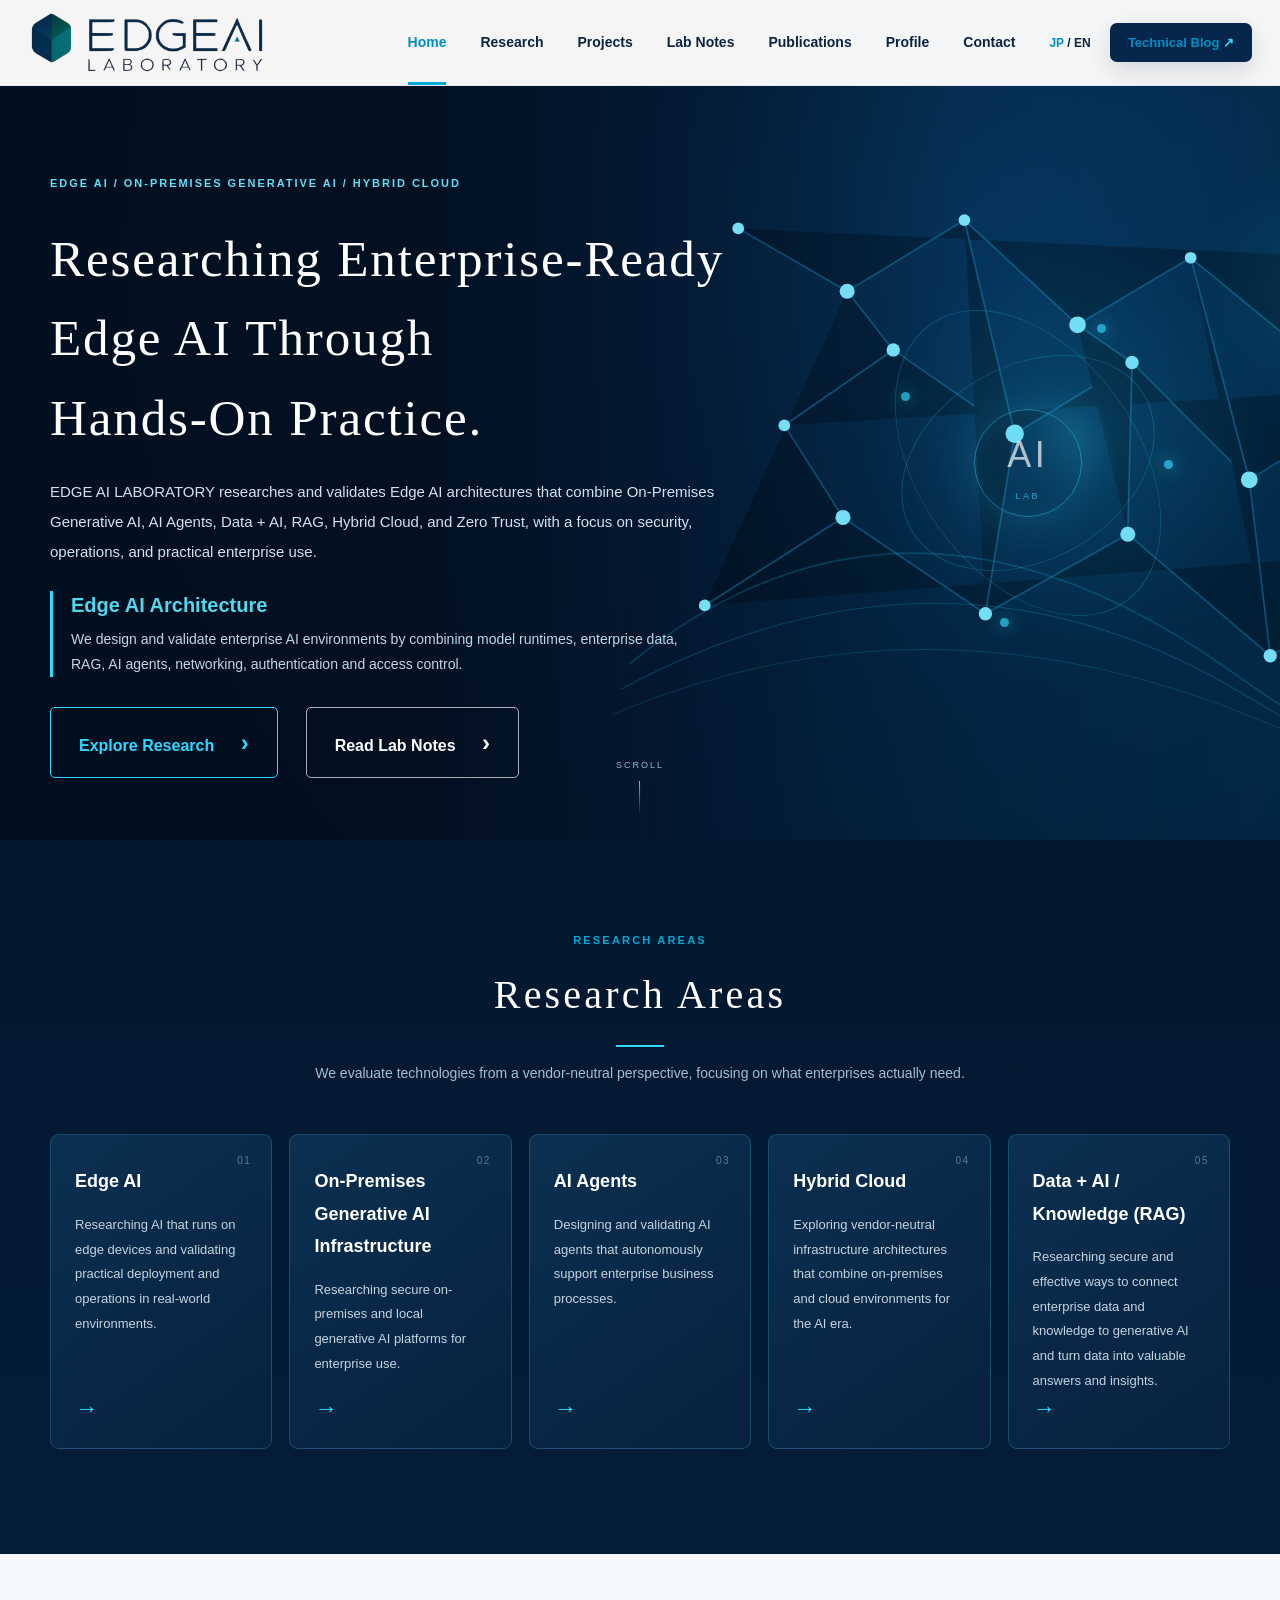
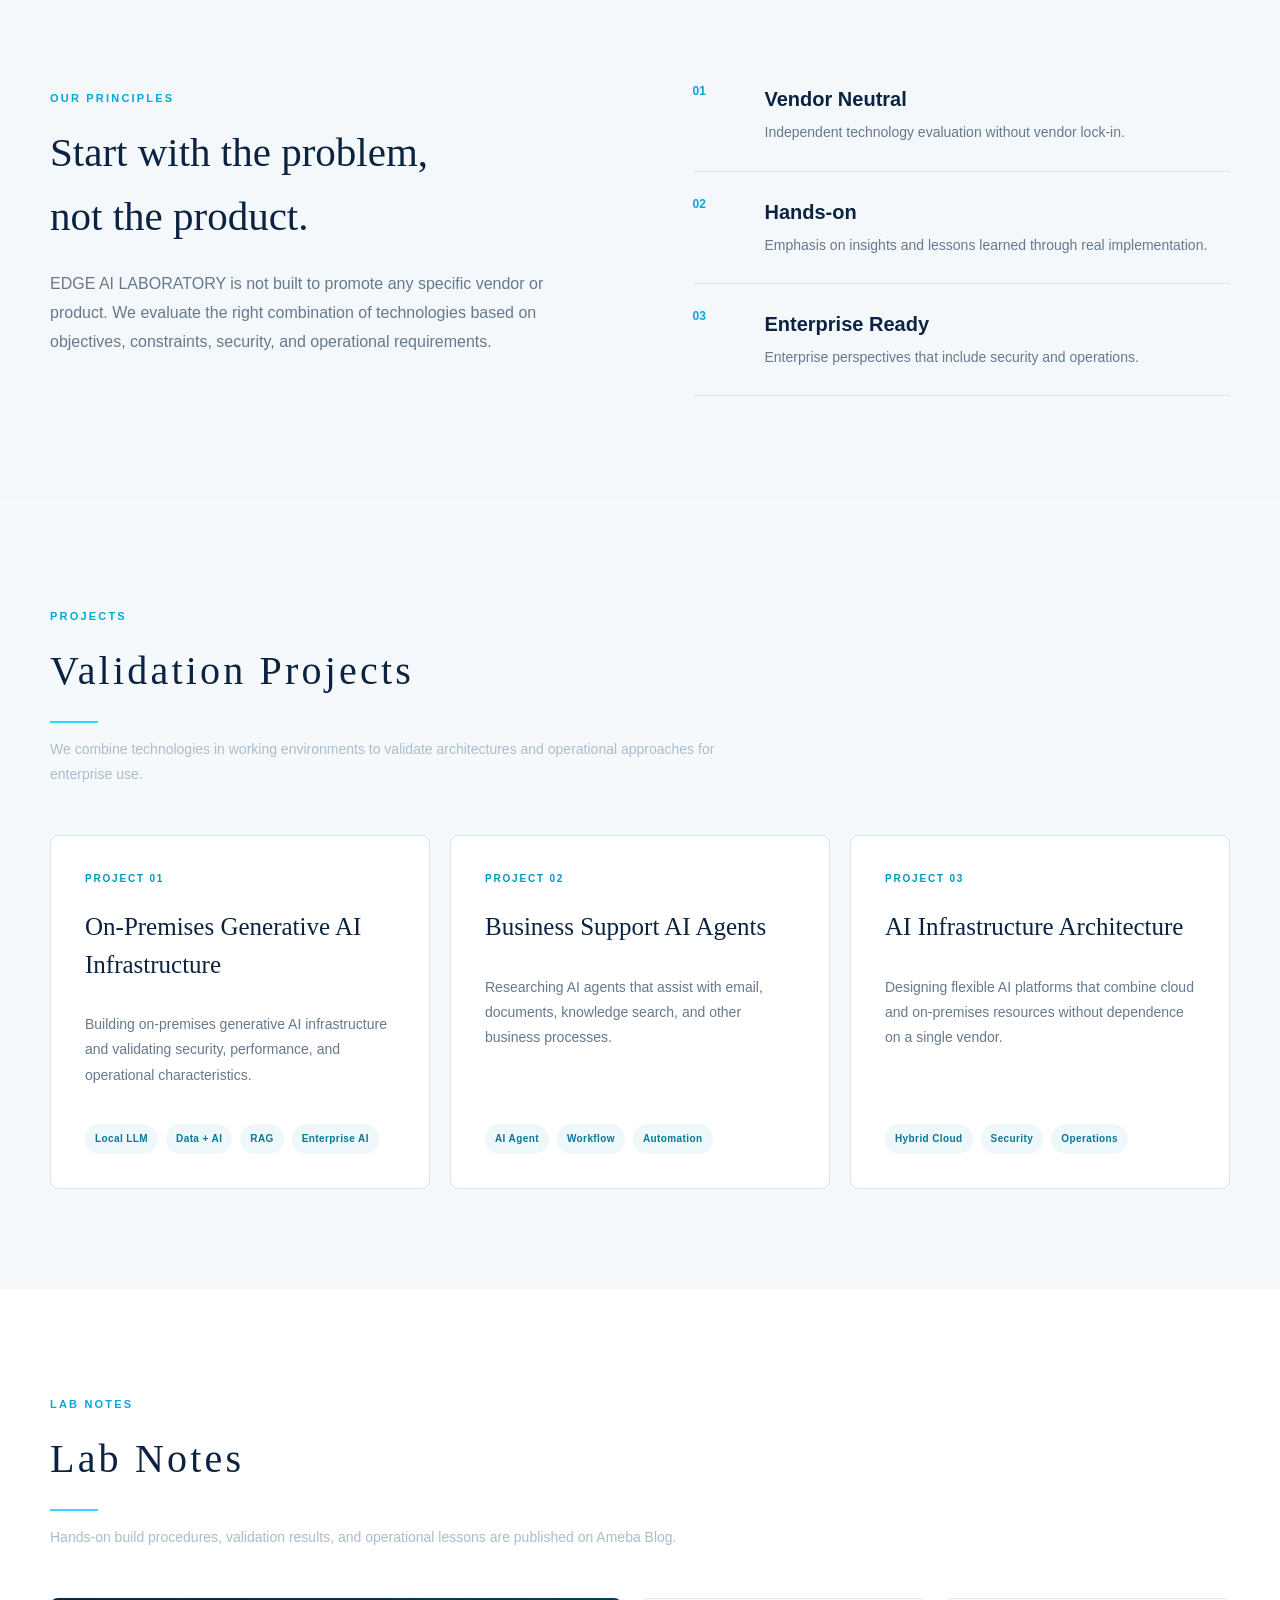
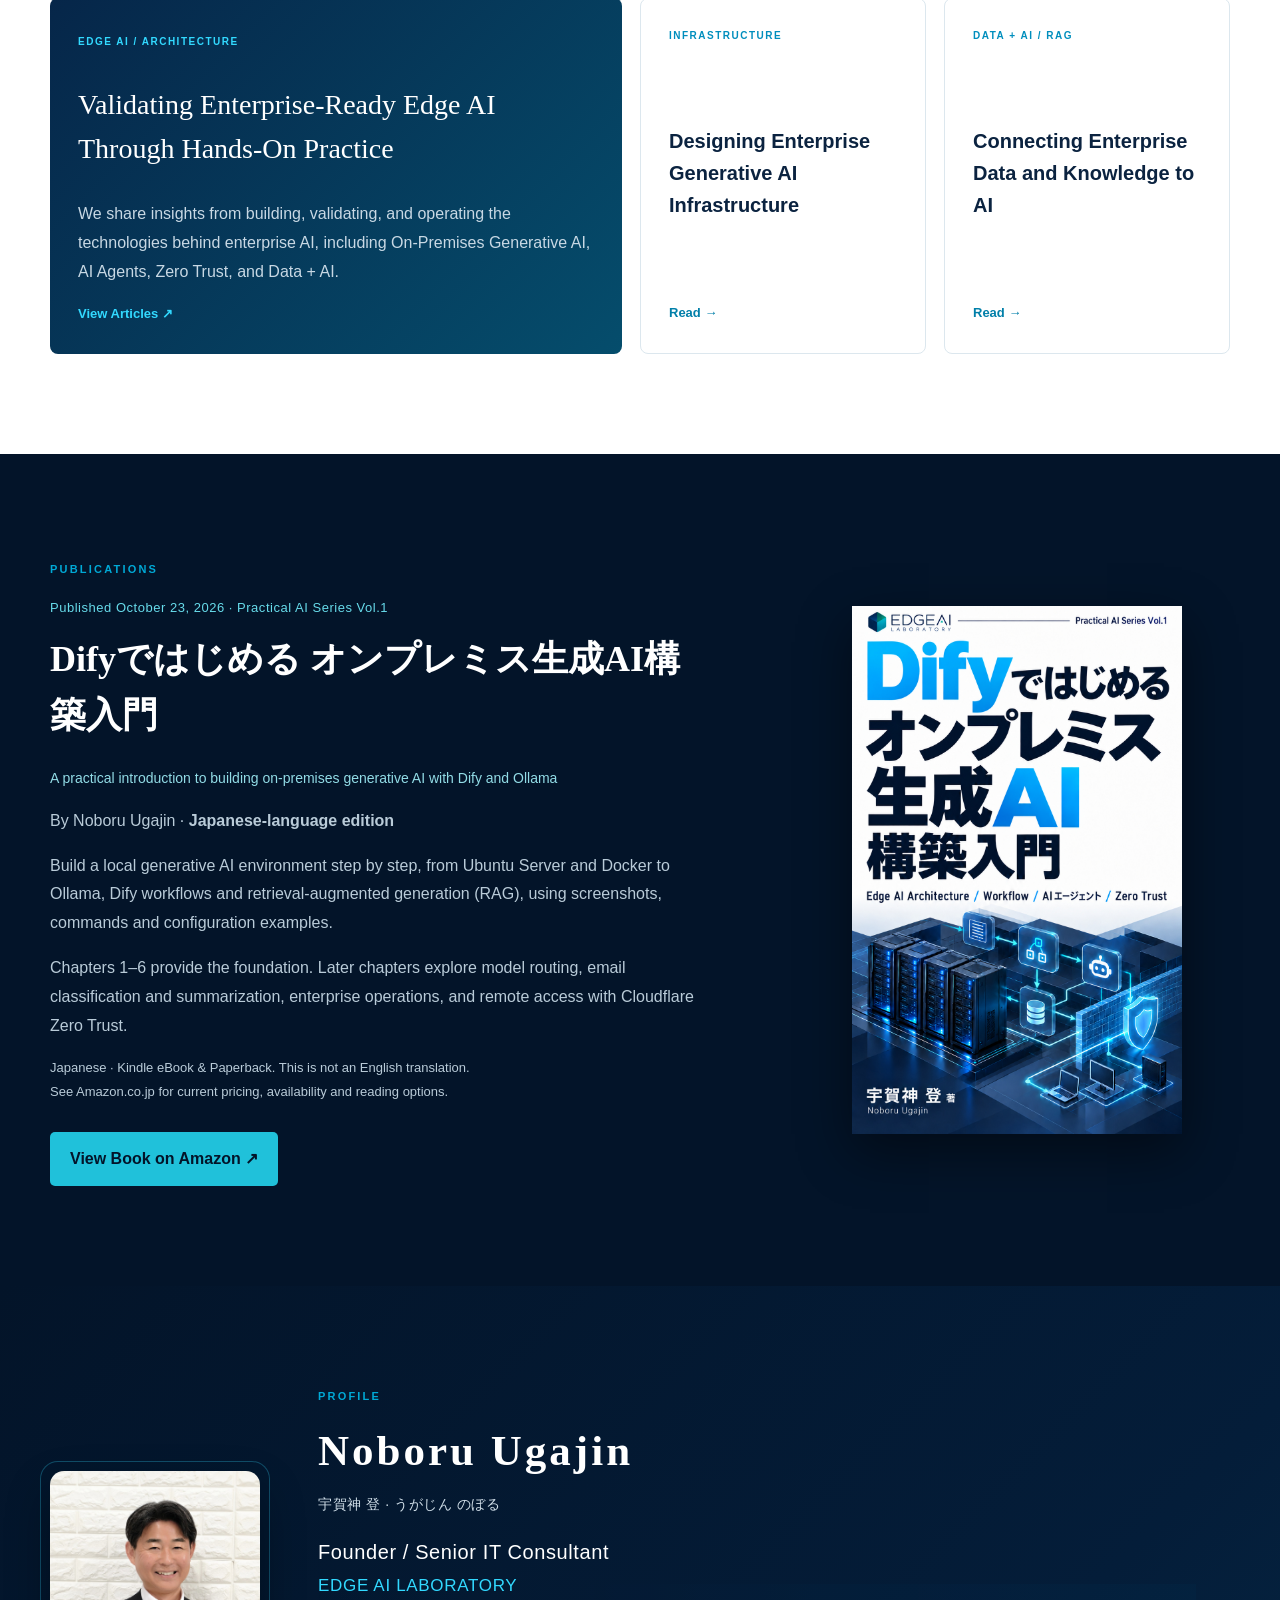
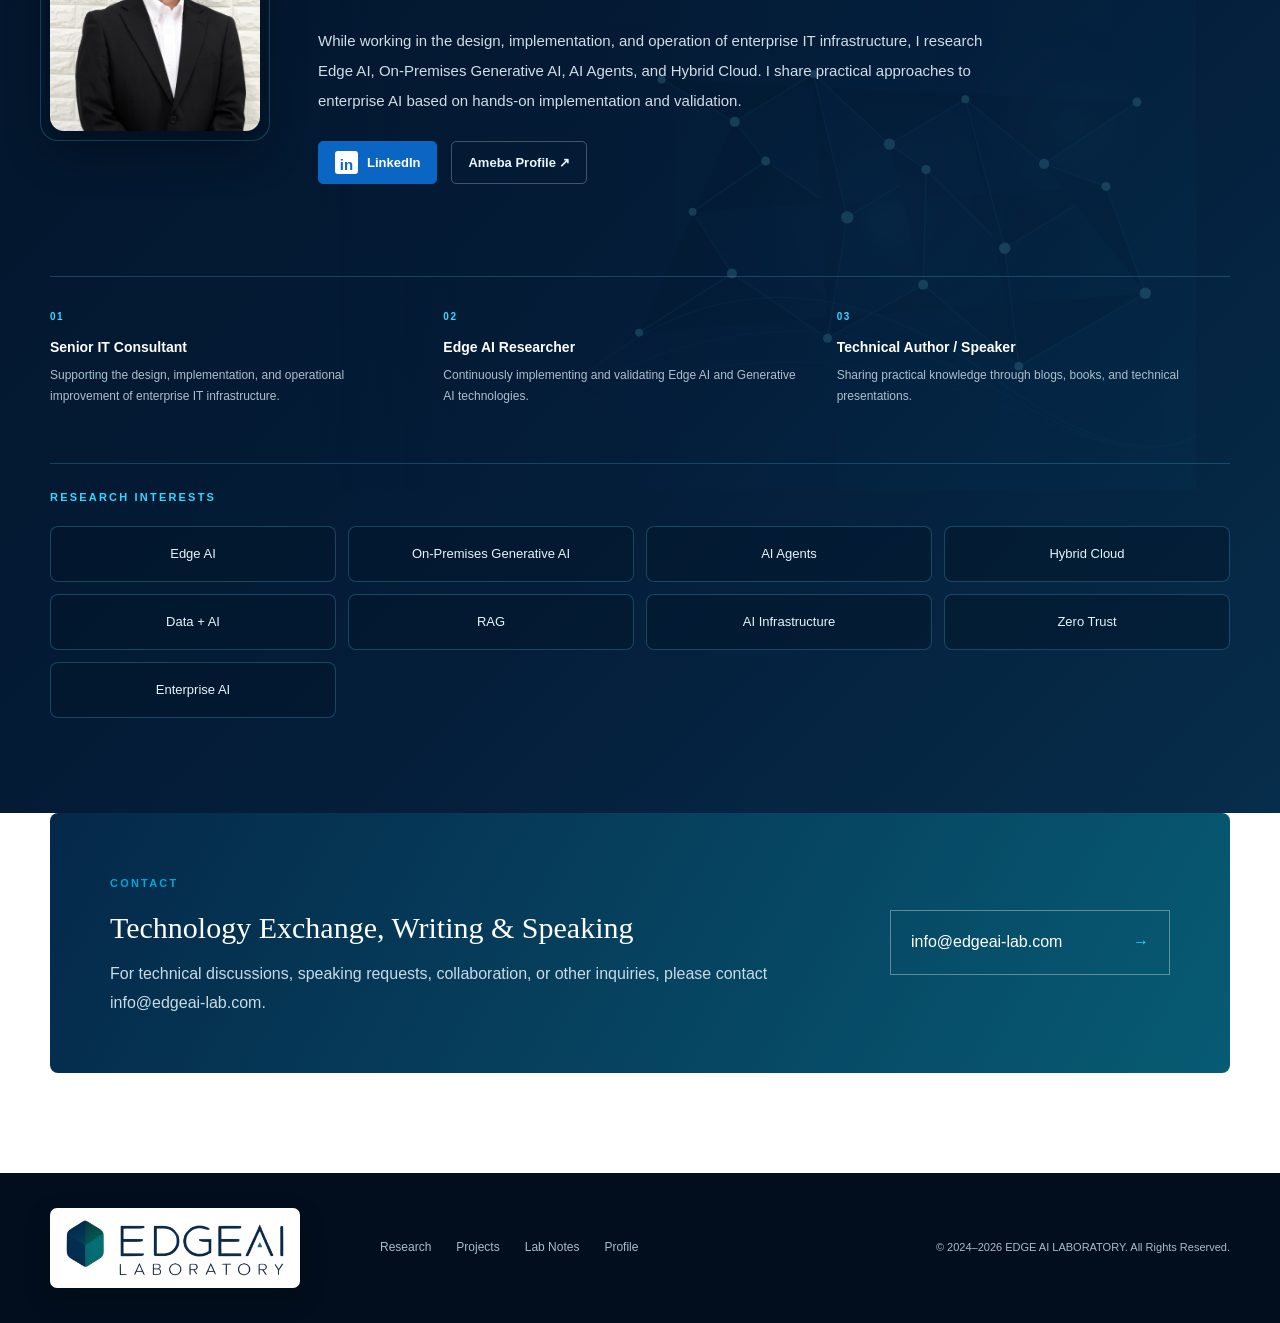
==== commit 8e6ff8dc: "Update book formats and Amazon button labels on Japanese and English pages" ====
--- a/en/index.html
+++ b/en/index.html
@@ -31,7 +31,7 @@
 <section class="principles"><div class="container principles-grid"><div class="principles-copy reveal"><span class="eyebrow">OUR PRINCIPLES</span><h2>Start with the problem,<br>not the product.</h2><p>EDGE AI LABORATORY is not built to promote any specific vendor or product. We evaluate the right combination of technologies based on objectives, constraints, security, and operational requirements.</p></div><div class="principle-list"><div class="reveal"><b>01</b><h3>Vendor Neutral</h3><p>Independent technology evaluation without vendor lock-in.</p></div><div class="reveal"><b>02</b><h3>Hands-on</h3><p>Emphasis on insights and lessons learned through real implementation.</p></div><div class="reveal"><b>03</b><h3>Enterprise Ready</h3><p>Enterprise perspectives that include security and operations.</p></div></div></div></section>
 <section id="projects" class="projects-section"><div class="container"><div class="section-heading left reveal"><span>PROJECTS</span><h2>Validation Projects</h2><p>We combine technologies in working environments to validate architectures and operational approaches for enterprise use.</p></div><div class="project-grid"><article class="project-card reveal"><span>PROJECT 01</span><h3>On-Premises Generative AI Infrastructure</h3><p>Building on-premises generative AI infrastructure and validating security, performance, and operational characteristics.</p><div><b>Local LLM</b><b>Data + AI</b><b>RAG</b><b>Enterprise AI</b></div></article><article class="project-card reveal"><span>PROJECT 02</span><h3>Business Support AI Agents</h3><p>Researching AI agents that assist with email, documents, knowledge search, and other business processes.</p><div><b>AI Agent</b><b>Workflow</b><b>Automation</b></div></article><article class="project-card reveal"><span>PROJECT 03</span><h3>AI Infrastructure Architecture</h3><p>Designing flexible AI platforms that combine cloud and on-premises resources without dependence on a single vendor.</p><div><b>Hybrid Cloud</b><b>Security</b><b>Operations</b></div></article></div></div></section>
 <section id="articles" class="articles-section"><div class="container"><div class="section-heading left reveal"><span>LAB NOTES</span><h2>Lab Notes</h2><p>Hands-on build procedures, validation results, and operational lessons are published on Ameba Blog.</p></div><div class="article-grid"><a class="article-card featured reveal" href="https://www.ameba.jp/profile/general/ugajinnoboru/" target="_blank" rel="noopener"><div><span>EDGE AI / ARCHITECTURE</span><h3>Validating Enterprise-Ready Edge AI<br>Through Hands-On Practice</h3><p>We share insights from building, validating, and operating the technologies behind enterprise AI, including On-Premises Generative AI, AI Agents, Zero Trust, and Data + AI.</p></div><b>View Articles ↗</b></a><a class="article-card reveal" href="https://www.ameba.jp/profile/general/ugajinnoboru/" target="_blank" rel="noopener"><span>INFRASTRUCTURE</span><h3>Designing Enterprise Generative AI Infrastructure</h3><b>Read →</b></a><a class="article-card reveal" href="https://www.ameba.jp/profile/general/ugajinnoboru/" target="_blank" rel="noopener"><span>DATA + AI / RAG</span><h3>Connecting Enterprise Data and Knowledge to AI</h3><b>Read →</b></a></div></div></section>
-<section id="publications" class="book-section"><div class="container book-layout"><div class="book-copy reveal"><span class="eyebrow">PUBLICATIONS</span><p class="publication-status">Published October 23, 2026 · Practical AI Series Vol.1</p><h2>Difyではじめる オンプレミス生成AI構築入門</h2><p class="publication-subtitle">A practical introduction to building on-premises generative AI with Dify and Ollama</p><p>By Noboru Ugajin · <strong>Japanese-language edition</strong></p><p>Build a local generative AI environment step by step, from Ubuntu Server and Docker to Ollama, Dify workflows and retrieval-augmented generation (RAG), using screenshots, commands and configuration examples.</p><p>Chapters 1–6 provide the foundation. Later chapters explore model routing, email classification and summarization, enterprise operations, and remote access with Cloudflare Zero Trust.</p><p class="publication-details">Kindle eBook · Written in Japanese. This is not an English translation.<br>See Amazon.co.jp for current pricing, availability and reading options.</p><a class="publication-button" href="https://www.amazon.co.jp/dp/B0HP2777ZJ" target="_blank" rel="noopener noreferrer">View the Japanese edition on Amazon.co.jp <span aria-hidden="true">↗</span></a></div><a class="publication-cover reveal" style="display:block;width:100%;max-width:330px;justify-self:center;align-self:center" href="https://www.amazon.co.jp/dp/B0HP2777ZJ" target="_blank" rel="noopener noreferrer" aria-label="View the Japanese edition on Amazon.co.jp"><img src="../assets/dify-book-cover.jpg" alt="Cover of the Japanese-language Dify and Ollama book by Noboru Ugajin" width="992" height="1586" style="display:block;width:100%;max-width:100%;height:auto;object-fit:contain;aspect-ratio:992 / 1586" loading="lazy"></a></div></section>
+<section id="publications" class="book-section"><div class="container book-layout"><div class="book-copy reveal"><span class="eyebrow">PUBLICATIONS</span><p class="publication-status">Published October 23, 2026 · Practical AI Series Vol.1</p><h2>Difyではじめる オンプレミス生成AI構築入門</h2><p class="publication-subtitle">A practical introduction to building on-premises generative AI with Dify and Ollama</p><p>By Noboru Ugajin · <strong>Japanese-language edition</strong></p><p>Build a local generative AI environment step by step, from Ubuntu Server and Docker to Ollama, Dify workflows and retrieval-augmented generation (RAG), using screenshots, commands and configuration examples.</p><p>Chapters 1–6 provide the foundation. Later chapters explore model routing, email classification and summarization, enterprise operations, and remote access with Cloudflare Zero Trust.</p><p class="publication-details">Japanese · Kindle eBook &amp; Paperback. This is not an English translation.<br>See Amazon.co.jp for current pricing, availability and reading options.</p><a class="publication-button" href="https://www.amazon.co.jp/dp/B0HP2777ZJ" target="_blank" rel="noopener noreferrer">View Book on Amazon <span aria-hidden="true">↗</span></a></div><a class="publication-cover reveal" style="display:block;width:100%;max-width:330px;justify-self:center;align-self:center" href="https://www.amazon.co.jp/dp/B0HP2777ZJ" target="_blank" rel="noopener noreferrer" aria-label="View the Japanese edition on Amazon.co.jp"><img src="../assets/dify-book-cover.jpg" alt="Cover of the Japanese-language Dify and Ollama book by Noboru Ugajin" width="992" height="1586" style="display:block;width:100%;max-width:100%;height:auto;object-fit:contain;aspect-ratio:992 / 1586" loading="lazy"></a></div></section>
 <section id="profile" class="profile-section"><div class="container"><div class="profile-compact"><div class="profile-photo-small reveal"><img src="../assets/noboru-ugajin-profile.jpg" alt="Noboru Ugajin, Founder of EDGE AI LABORATORY"></div><div class="profile-copy reveal"><span class="eyebrow">PROFILE</span><h2>Noboru Ugajin</h2><p class="profile-reading">宇賀神 登 · うがじん のぼる</p><h3>Founder / Senior IT Consultant</h3><h4>EDGE AI LABORATORY</h4><p>While working in the design, implementation, and operation of enterprise IT infrastructure, I research Edge AI, On-Premises Generative AI, AI Agents, and Hybrid Cloud. I share practical approaches to enterprise AI based on hands-on implementation and validation.</p><div class="profile-links"><a class="linkedin-link" href="https://www.linkedin.com/in/%E7%99%BB-%E5%AE%87%E8%B3%80%E7%A5%9E-218330296/" target="_blank" rel="noopener"><span class="linkedin-icon">in</span> LinkedIn</a><a href="https://www.ameba.jp/profile/general/ugajinnoboru/" target="_blank" rel="noopener">Ameba Profile ↗</a></div></div></div><div class="role-grid compact-roles"><div class="reveal"><b>01</b><h5>Senior IT Consultant</h5><p>Supporting the design, implementation, and operational improvement of enterprise IT infrastructure.</p></div><div class="reveal"><b>02</b><h5>Edge AI Researcher</h5><p>Continuously implementing and validating Edge AI and Generative AI technologies.</p></div><div class="reveal"><b>03</b><h5>Technical Author / Speaker</h5><p>Sharing practical knowledge through blogs, books, and technical presentations.</p></div></div><div class="research-interests reveal"><span>RESEARCH INTERESTS</span><div class="interest-tags"><b>Edge AI</b><b>On-Premises Generative AI</b><b>AI Agents</b><b>Hybrid Cloud</b><b>Data + AI</b><b>RAG</b><b>AI Infrastructure</b><b>Zero Trust</b><b>Enterprise AI</b></div></div></div></section>
 <section id="contact" class="contact-section"><div class="container contact-panel reveal"><div><span class="eyebrow">CONTACT</span><h2>Technology Exchange, Writing &amp; Speaking</h2><p>For technical discussions, speaking requests, collaboration, or other inquiries, please contact <a href="mailto:info@edgeai-lab.com">info@edgeai-lab.com</a>.</p></div><a href="mailto:info@edgeai-lab.com">info@edgeai-lab.com <span>→</span></a></div></section>
 </main>
